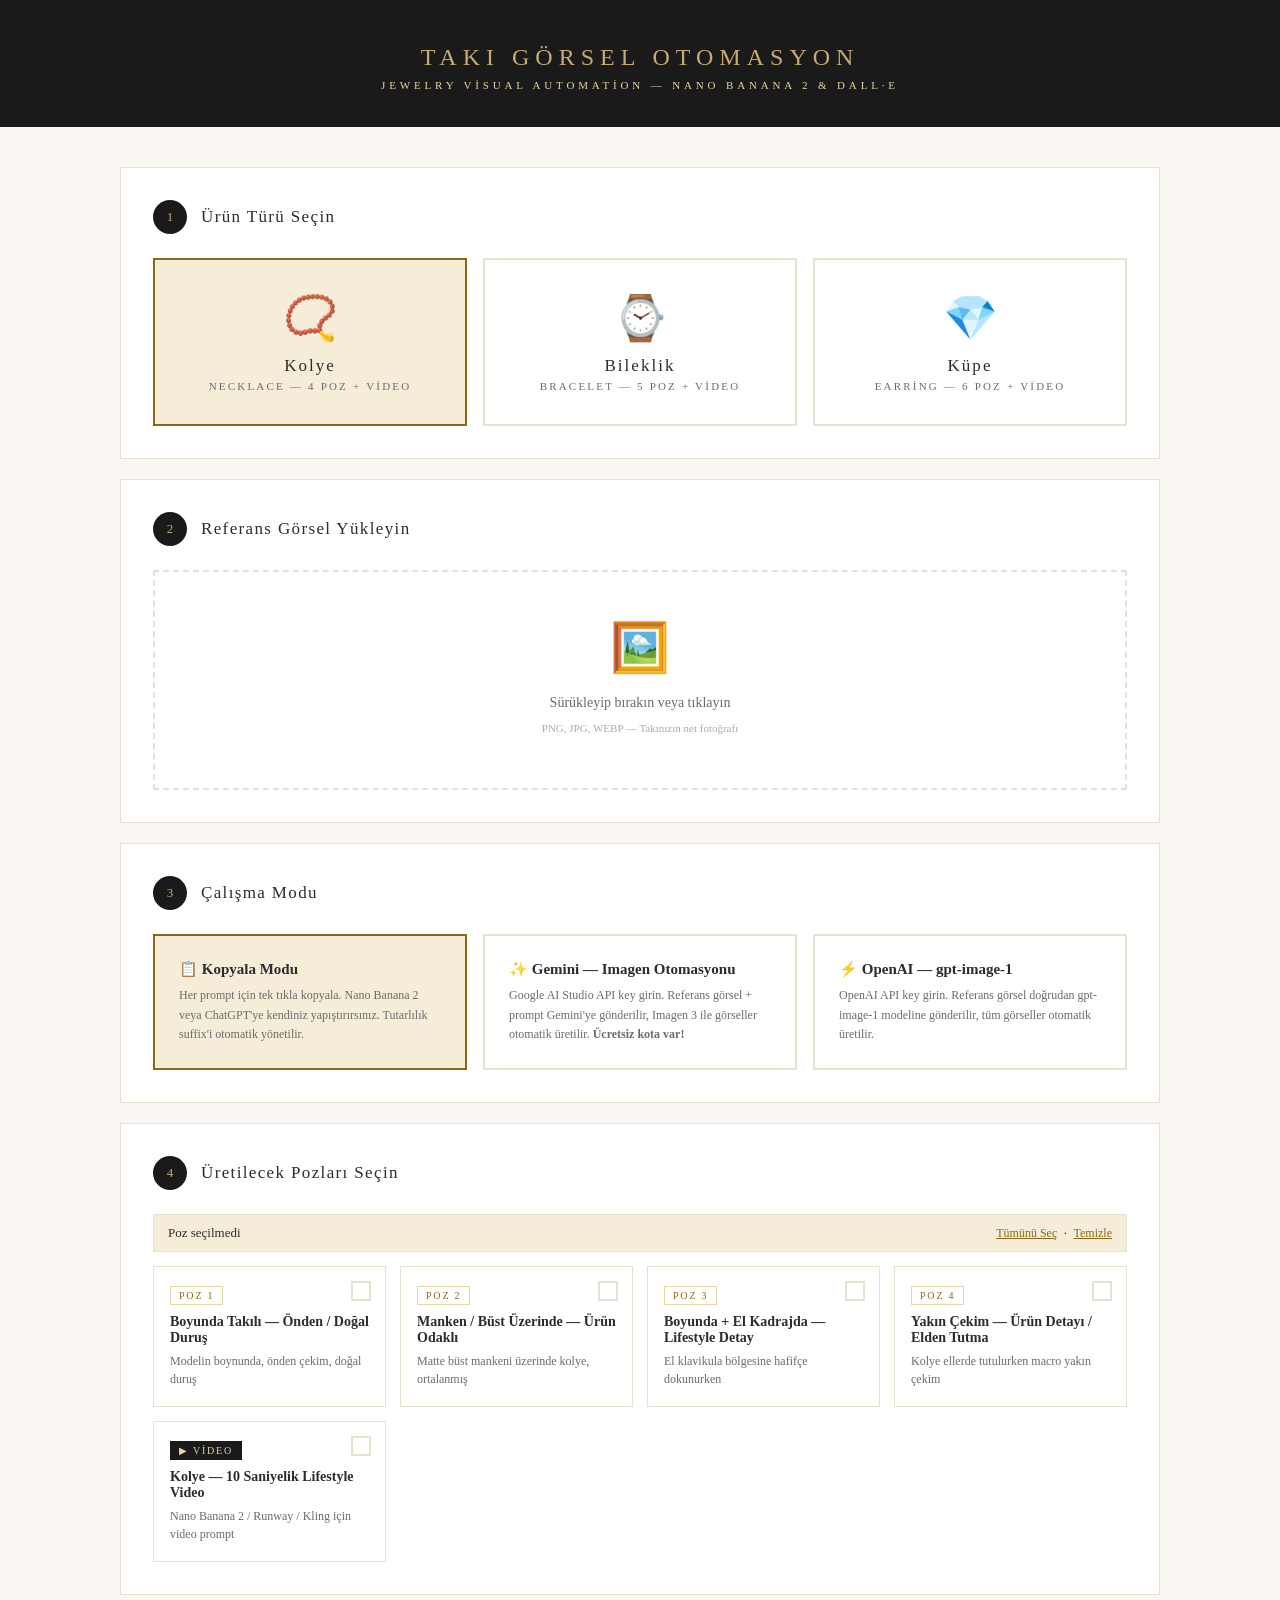
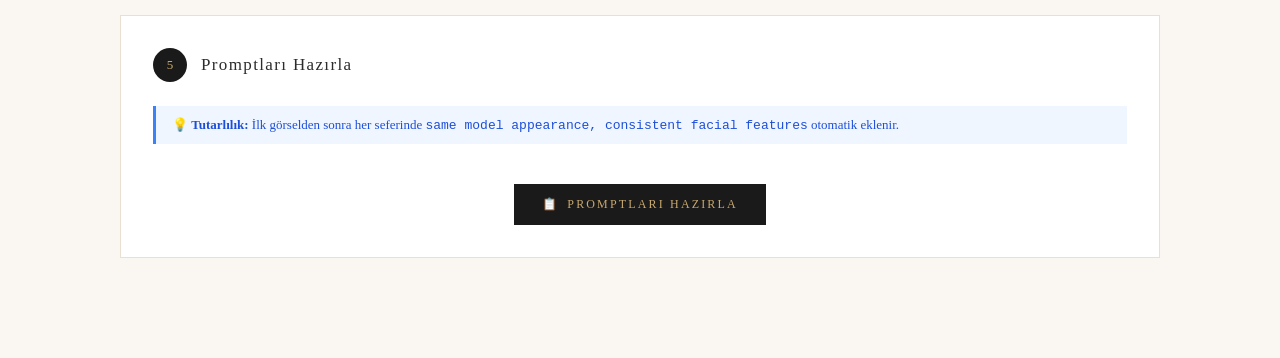
==== jewelry-automation/index.html @ 769ada7d "Add küpe type (6 poses + video) and bileklik video prompt - Add earring (küpe) as third jewelry type" ====
<!DOCTYPE html>
<html lang="tr">
<head>
  <meta charset="UTF-8" />
  <meta name="viewport" content="width=device-width, initial-scale=1.0" />
  <title>Takı Görsel Otomasyon</title>
  <style>
    :root {
      --gold: #C9A96E;
      --gold-light: #E8D5A3;
      --gold-dark: #8B6914;
      --cream: #FAF7F2;
      --sand: #F5EDD8;
      --dark: #1A1A1A;
      --text: #2C2C2C;
      --muted: #6B6B6B;
      --border: #E8E0D0;
    }

    * { margin: 0; padding: 0; box-sizing: border-box; }

    body {
      font-family: 'Georgia', serif;
      background: var(--cream);
      color: var(--text);
      min-height: 100vh;
    }

    /* ── Header ── */
    header {
      background: var(--dark);
      color: var(--gold);
      text-align: center;
      padding: 44px 20px 36px;
    }
    header h1 {
      font-size: 24px;
      font-weight: 300;
      letter-spacing: .25em;
      text-transform: uppercase;
      margin-bottom: 8px;
    }
    header p {
      font-size: 11px;
      color: var(--gold-light);
      letter-spacing: .35em;
      text-transform: uppercase;
    }

    /* ── Layout ── */
    .container { max-width: 1080px; margin: 0 auto; padding: 40px 20px 80px; }

    /* ── Step card ── */
    .step {
      background: #fff;
      border: 1px solid var(--border);
      padding: 32px;
      margin-bottom: 20px;
    }
    .step-head {
      display: flex;
      align-items: center;
      gap: 14px;
      margin-bottom: 24px;
    }
    .step-num {
      width: 34px; height: 34px;
      background: var(--dark);
      color: var(--gold);
      border-radius: 50%;
      display: flex;
      align-items: center;
      justify-content: center;
      font-size: 13px;
      flex-shrink: 0;
    }
    .step-head h2 { font-size: 17px; font-weight: 400; letter-spacing: .08em; }

    /* ── Type cards ── */
    .type-grid { display: grid; grid-template-columns: 1fr 1fr 1fr; gap: 16px; }
    .type-card {
      border: 2px solid var(--border);
      padding: 32px 24px;
      text-align: center;
      cursor: pointer;
      transition: border-color .25s, background .25s;
    }
    .type-card:hover { border-color: var(--gold); }
    .type-card.active { border-color: var(--gold-dark); background: var(--sand); }
    .type-card .emoji { font-size: 44px; margin-bottom: 12px; }
    .type-card .label { font-size: 17px; letter-spacing: .12em; margin-bottom: 4px; }
    .type-card .sublabel {
      font-size: 11px; color: var(--muted);
      text-transform: uppercase; letter-spacing: .2em;
    }

    /* ── Upload zone ── */
    .upload-zone {
      border: 2px dashed var(--border);
      padding: 48px 32px;
      text-align: center;
      cursor: pointer;
      transition: border-color .25s, background .25s;
      position: relative;
    }
    .upload-zone:hover, .upload-zone.drag { border-color: var(--gold); background: var(--sand); }
    .upload-zone input { position: absolute; inset: 0; opacity: 0; cursor: pointer; }
    .upload-zone .u-icon { font-size: 48px; margin-bottom: 14px; }
    .upload-zone p { color: var(--muted); font-size: 14px; line-height: 1.8; }
    #preview {
      max-width: 260px; max-height: 260px; object-fit: contain;
      border: 1px solid var(--border); margin: 20px auto 0; display: block;
    }

    /* ── Mode cards ── */
    .mode-grid { display: grid; grid-template-columns: 1fr 1fr 1fr; gap: 16px; }
    .mode-card {
      border: 2px solid var(--border);
      padding: 24px;
      cursor: pointer;
      transition: border-color .25s, background .25s;
    }
    .mode-card:hover { border-color: var(--gold); }
    .mode-card.active { border-color: var(--gold-dark); background: var(--sand); }
    .mode-card h3 { font-size: 15px; margin-bottom: 8px; }
    .mode-card p { font-size: 12px; color: var(--muted); line-height: 1.6; }

    /* ── API key ── */
    #api-section { margin-top: 20px; }
    .field label {
      display: block;
      font-size: 11px; text-transform: uppercase;
      letter-spacing: .2em; color: var(--muted); margin-bottom: 7px;
    }
    .field input {
      width: 100%; padding: 11px 14px;
      border: 1px solid var(--border); font-size: 14px;
      outline: none; font-family: monospace;
      transition: border-color .25s;
    }
    .field input:focus { border-color: var(--gold); }

    /* ── Poses ── */
    .toolbar {
      display: flex; align-items: center; justify-content: space-between;
      margin-bottom: 14px; padding: 10px 14px;
      background: var(--sand); border: 1px solid var(--border);
      font-size: 13px;
    }
    .toolbar a { color: var(--gold-dark); cursor: pointer; text-decoration: underline; font-size: 12px; }
    .poses-grid { display: grid; grid-template-columns: repeat(auto-fill, minmax(230px, 1fr)); gap: 14px; }
    .pose-card {
      border: 1px solid var(--border);
      padding: 18px 16px;
      cursor: pointer;
      position: relative;
      transition: border-color .25s, background .25s;
    }
    .pose-card:hover { border-color: var(--gold); }
    .pose-card.selected { border-color: var(--gold-dark); background: var(--sand); }
    .pose-chk {
      position: absolute; top: 14px; right: 14px;
      width: 20px; height: 20px;
      border: 2px solid var(--border); background: #fff;
      display: flex; align-items: center; justify-content: center;
      font-size: 12px; transition: all .2s;
    }
    .pose-card.selected .pose-chk { background: var(--gold-dark); border-color: var(--gold-dark); color: #fff; }
    .pose-tag {
      display: inline-block;
      font-size: 10px; text-transform: uppercase;
      letter-spacing: .18em; color: var(--gold-dark);
      background: #fff; border: 1px solid var(--gold-light);
      padding: 3px 8px; margin-bottom: 9px;
    }
    .pose-tag.video { background: var(--dark); color: var(--gold-light); border-color: var(--dark); }
    .pose-card h3 { font-size: 14px; margin-bottom: 6px; }
    .pose-card p { font-size: 12px; color: var(--muted); line-height: 1.5; }

    /* ── Generate ── */
    .gen-section { text-align: center; padding: 28px 0 0; }
    .btn {
      display: inline-flex; align-items: center; gap: 8px;
      padding: 13px 28px; border: none; cursor: pointer;
      font-size: 12px; letter-spacing: .18em; text-transform: uppercase;
      font-family: inherit; transition: all .25s;
    }
    .btn-primary { background: var(--dark); color: var(--gold); }
    .btn-primary:hover { background: #333; }
    .btn-primary:disabled { opacity: .45; cursor: not-allowed; }
    .btn-outline {
      background: transparent; color: var(--dark);
      border: 1px solid var(--border);
    }
    .btn-outline:hover { border-color: var(--gold); }

    .progress { margin: 18px 0 0; }
    .progress-bar {
      width: 100%; height: 4px; background: var(--border); overflow: hidden;
    }
    .progress-fill {
      height: 100%;
      background: linear-gradient(90deg, var(--gold-dark), var(--gold));
      transition: width .5s ease;
      width: 0;
    }
    .progress-label {
      font-size: 12px; color: var(--muted); margin-top: 8px; letter-spacing: .05em;
    }

    /* ── Status banner ── */
    .banner {
      padding: 11px 16px; font-size: 13px; margin: 12px 0;
      border-left: 3px solid;
    }
    .banner-info  { background: #EFF6FF; border-color: #3B82F6; color: #1D4ED8; }
    .banner-warn  { background: #FFF9E6; border-color: var(--gold); color: var(--gold-dark); }
    .banner-error { background: #FEF2F2; border-color: #EF4444; color: #B91C1C; }
    .banner-ok    { background: #F0FDF4; border-color: #22C55E; color: #15803D; }

    /* ── Results ── */
    #results-section { margin-top: 40px; display: none; }
    .results-header {
      display: flex; align-items: center; justify-content: space-between;
      padding-bottom: 16px; border-bottom: 1px solid var(--border); margin-bottom: 24px;
    }
    .results-header h2 { font-size: 16px; font-weight: 400; letter-spacing: .1em; }
    .results-grid { display: grid; grid-template-columns: repeat(auto-fill, minmax(300px, 1fr)); gap: 20px; }

    /* ── Prompt copy card ── */
    .prompt-card { border: 1px solid var(--border); overflow: hidden; }
    .prompt-card-head {
      background: var(--dark); color: var(--gold);
      padding: 11px 16px;
      display: flex; align-items: center; justify-content: space-between;
      font-size: 12px; letter-spacing: .1em;
    }
    .prompt-card-head .video-lbl {
      background: #2a1a00; color: var(--gold-light);
      font-size: 10px; padding: 2px 7px;
    }
    .prompt-card-body {
      padding: 14px 16px;
      font-size: 11px; line-height: 1.8; color: var(--muted);
      background: var(--cream);
      max-height: 180px; overflow-y: auto;
      white-space: pre-wrap;
    }
    .prompt-card-foot {
      padding: 10px 14px;
      background: #fff; border-top: 1px solid var(--border);
      display: flex; align-items: center; gap: 10px;
    }
    .btn-copy {
      display: inline-flex; align-items: center; gap: 6px;
      padding: 7px 14px; border: 1px solid var(--gold-light);
      background: var(--sand); color: var(--gold-dark);
      font-size: 11px; letter-spacing: .12em; text-transform: uppercase;
      cursor: pointer; font-family: inherit; transition: all .2s;
    }
    .btn-copy:hover { background: var(--gold-light); }
    .btn-copy.copied { background: #22C55E; color: #fff; border-color: #22C55E; }
    .suffix-badge {
      font-size: 10px; color: var(--gold-dark);
      background: #FFF9E6; border: 1px solid var(--gold-light);
      padding: 3px 8px; letter-spacing: .05em;
    }

    /* ── Generated image card ── */
    .img-card { border: 1px solid var(--border); overflow: hidden; }
    .img-card img { width: 100%; aspect-ratio: 1; object-fit: cover; display: block; }
    .img-card-foot {
      padding: 10px 14px;
      display: flex; align-items: center; justify-content: space-between;
      border-top: 1px solid var(--border);
    }
    .img-card-foot span { font-size: 12px; color: var(--muted); }
    .img-card-foot a {
      font-size: 11px; color: var(--gold-dark);
      text-decoration: none; letter-spacing: .1em;
      text-transform: uppercase;
    }
    .img-card-foot a:hover { text-decoration: underline; }
    .btn-retry {
      display: inline-flex; align-items: center; gap: 4px;
      padding: 6px 12px; border: 1px solid var(--border);
      background: white; color: var(--text);
      font-size: 11px; letter-spacing: .1em; text-transform: uppercase;
      cursor: pointer; font-family: inherit; transition: all .2s;
    }
    .btn-retry:hover { border-color: var(--gold); color: var(--gold-dark); background: var(--sand); }
    .btn-retry:disabled { opacity: .45; cursor: not-allowed; }

    /* ── Spinner ── */
    .spinner {
      display: inline-block; width: 14px; height: 14px;
      border: 2px solid rgba(201,169,110,.3);
      border-top-color: var(--gold);
      border-radius: 50%;
      animation: spin .7s linear infinite;
    }
    @keyframes spin { to { transform: rotate(360deg); } }

    /* ── Responsive ── */
    @media (max-width: 700px) {
      .mode-grid { grid-template-columns: 1fr; }
    }
    @media (max-width: 700px) {
      .type-grid { grid-template-columns: 1fr 1fr; }
    }
    @media (max-width: 420px) {
      .type-grid { grid-template-columns: 1fr; }
    }
    .hidden { display: none !important; }
    #results-section.visible { display: block; }
  </style>
</head>
<body>

<header>
  <h1>Takı Görsel Otomasyon</h1>
  <p>Jewelry Visual Automation — Nano Banana 2 &amp; DALL·E</p>
</header>

<main class="container">

  <!-- STEP 1 – Ürün Türü -->
  <div class="step">
    <div class="step-head">
      <div class="step-num">1</div>
      <h2>Ürün Türü Seçin</h2>
    </div>
    <div class="type-grid">
      <div class="type-card active" data-type="kolye" onclick="selectType('kolye')">
        <div class="emoji">📿</div>
        <div class="label">Kolye</div>
        <div class="sublabel">Necklace — 4 Poz + Video</div>
      </div>
      <div class="type-card" data-type="bileklik" onclick="selectType('bileklik')">
        <div class="emoji">⌚</div>
        <div class="label">Bileklik</div>
        <div class="sublabel">Bracelet — 5 Poz + Video</div>
      </div>
      <div class="type-card" data-type="kupe" onclick="selectType('kupe')">
        <div class="emoji">💎</div>
        <div class="label">Küpe</div>
        <div class="sublabel">Earring — 6 Poz + Video</div>
      </div>
    </div>
  </div>

  <!-- STEP 2 – Referans Görsel -->
  <div class="step">
    <div class="step-head">
      <div class="step-num">2</div>
      <h2>Referans Görsel Yükleyin</h2>
    </div>
    <div class="upload-zone" id="upload-zone"
      ondragover="onDragOver(event)" ondragleave="onDragLeave(event)" ondrop="onDrop(event)">
      <input type="file" id="ref-file" accept="image/*" onchange="onFileChange(event)" />
      <div class="u-icon">🖼️</div>
      <p>Sürükleyip bırakın veya tıklayın<br>
      <small style="font-size:11px;color:#aaa;">PNG, JPG, WEBP — Takınızın net fotoğrafı</small></p>
    </div>
    <img id="preview" class="hidden" alt="Referans görsel" />
  </div>

  <!-- STEP 3 – Mod Seçimi -->
  <div class="step">
    <div class="step-head">
      <div class="step-num">3</div>
      <h2>Çalışma Modu</h2>
    </div>
    <div class="mode-grid">
      <div class="mode-card active" data-mode="copy" onclick="selectMode('copy')">
        <h3>📋 Kopyala Modu</h3>
        <p>Her prompt için tek tıkla kopyala. Nano Banana 2 veya ChatGPT'ye kendiniz yapıştırırsınız.
        Tutarlılık suffix'i otomatik yönetilir.</p>
      </div>
      <div class="mode-card" data-mode="gemini" onclick="selectMode('gemini')">
        <h3>✨ Gemini — Imagen Otomasyonu</h3>
        <p>Google AI Studio API key girin. Referans görsel + prompt Gemini'ye gönderilir,
        Imagen 3 ile görseller otomatik üretilir. <strong>Ücretsiz kota var!</strong></p>
      </div>
      <div class="mode-card" data-mode="dalle" onclick="selectMode('dalle')">
        <h3>⚡ OpenAI — gpt-image-1</h3>
        <p>OpenAI API key girin. Referans görsel doğrudan gpt-image-1 modeline gönderilir,
        tüm görseller otomatik üretilir.</p>
      </div>
    </div>

    <!-- Gemini key (sadece gemini modda) -->
    <div id="gemini-section" class="hidden">
      <div style="height:18px;"></div>
      <div class="field">
        <label>Google AI Studio API Key</label>
        <input type="password" id="gemini-key" placeholder="AIza..." autocomplete="off" />
      </div>
      <div class="banner banner-info" style="margin-top:12px;">
        🔑 Key almak için: <strong>aistudio.google.com</strong> → "Get API key" → ücretsiz.
        API key tarayıcıda tutulur, sunucuya gönderilmez.
      </div>
    </div>

    <!-- DALL-E key (sadece dalle modda) -->
    <div id="dalle-section" class="hidden">
      <div style="height:18px;"></div>
      <div class="field">
        <label>OpenAI API Key</label>
        <input type="password" id="api-key" placeholder="sk-..." autocomplete="off" />
      </div>
      <div class="banner banner-warn" style="margin-top:12px;">
        ⚠️ API key tarayıcıda tutulur, sunucuya gönderilmez. Gizli tutun.
      </div>
    </div>
  </div>

  <!-- STEP 4 – Poz Seçimi -->
  <div class="step">
    <div class="step-head">
      <div class="step-num">4</div>
      <h2>Üretilecek Pozları Seçin</h2>
    </div>
    <div class="toolbar">
      <span id="selection-count">0 poz seçili</span>
      <div>
        <a onclick="selectAllPoses()">Tümünü Seç</a>
        &nbsp;·&nbsp;
        <a onclick="clearAllPoses()">Temizle</a>
      </div>
    </div>
    <div class="poses-grid" id="poses-grid">
      <!-- Dinamik olarak doldurulur -->
    </div>
  </div>

  <!-- STEP 5 – Üret / Kopyala -->
  <div class="step">
    <div class="step-head">
      <div class="step-num">5</div>
      <h2 id="action-title">Promptları Hazırla</h2>
    </div>
    <div class="banner banner-info">
      💡 <strong>Tutarlılık:</strong> İlk görselden sonra her seferinde
      <code>same model appearance, consistent facial features</code> otomatik eklenir.
    </div>
    <div class="gen-section">
      <button class="btn btn-primary" id="main-btn" onclick="mainAction()">
        <span id="btn-icon">📋</span>
        <span id="btn-label">Promptları Hazırla</span>
      </button>
    </div>
    <div class="progress hidden" id="progress-wrap">
      <div class="progress-bar"><div class="progress-fill" id="progress-fill"></div></div>
      <div class="progress-label" id="progress-label">Hazırlanıyor...</div>
    </div>
    <div id="status-area"></div>
  </div>

  <!-- SONUÇLAR -->
  <div id="results-section">
    <div class="results-header">
      <h2 id="results-title">Promptlar Hazır</h2>
      <button class="btn btn-outline" onclick="resetSession()">↺ Yeni Oturum</button>
    </div>
    <div class="results-grid" id="results-grid"></div>
  </div>

</main>

<script>
/* ─────────────────────────────────────────
   PROMPT VERİTABANI
───────────────────────────────────────── */
const CONSISTENCY = 'same model appearance, consistent facial features';

const CRITICAL_KOLYE = `CRITICAL INSTRUCTION — MUST FOLLOW EXACTLY:
The uploaded reference image is the SINGLE SOURCE OF TRUTH for the necklace design.
You MUST recreate the necklace in the reference image as an EXACT 1:1 COPY.
DO NOT change:
- pendant or charm shape
- name, letters, symbols or typography
- proportions and overall scale
- thickness of pendant and chain
- chain type and chain structure
- spacing between letters or elements
- connection points
- overall construction and geometry
NO redesign, NO reinterpretation, NO simplification, NO artistic variation.
Only lighting, camera angle, framing and environment are allowed to change.
The necklace must be IDENTICAL to the uploaded reference image in every design detail.
If the design is a name necklace, reproduce the exact lettering style, spacing and alignment.
If it is a pendant, symbol, animal or clover necklace, reproduce the exact shape, size and proportions.
If the design changes in any way, the result is INVALID.
Lighting style inspired by Aesthetic.jpeg:
warm golden-hour sunlight,
soft directional natural light,
cinematic gentle shadows,
low contrast,
natural skin tones,
controlled highlights,
subtle film grain.
Editorial lifestyle jewelry photography aesthetic.
Minimal, warm beige / sand-toned background.
Clean, premium, luxury Etsy-ready look.
Ultra realistic.
1:1 square format.`;

const CRITICAL_BILEKLIK = `CRITICAL INSTRUCTION — MUST FOLLOW EXACTLY:
The uploaded reference image is the SINGLE SOURCE OF TRUTH for the jewelry design.
You MUST recreate the bracelet in the reference image as an EXACT 1:1 COPY.
DO NOT change:
- design shape
- symbol, name, letters, charm or pendant form
- proportions
- thickness
- chain type
- spacing
- style
- construction
- jewelry geometry
NO redesign, NO reinterpretation, NO simplification, NO artistic variation.
Only lighting, camera angle, framing and environment are allowed to change.
The bracelet must be IDENTICAL to the uploaded reference image in every design detail.
If the design is a name bracelet, reproduce the exact lettering style.
If it is a pendant, animal, clover or symbol bracelet, reproduce the exact shape.
If the design changes, the result is INVALID.`;

const LIGHTING_BILEKLIK = `Lighting style inspired by Aesthetic.jpeg:
warm golden-hour sunlight,
directional natural light,
soft cinematic shadows,
low contrast,
natural skin tones,
subtle film grain,
editorial aesthetic,
premium lifestyle jewelry photography.
Background minimal, warm beige / sand tones.
Etsy-ready, clean, luxury look.
Ultra realistic.
1:1 square format.`;

const DB = {
  kolye: [
    {
      id: 'k1',
      title: 'POZ 1',
      subtitle: 'Boyunda Takılı — Önden / Doğal Duruş',
      desc: 'Modelin boynunda, önden çekim, doğal duruş',
      isVideo: false,
      prompt: `${CRITICAL_KOLYE}

Ultra realistic jewelry photography, 1:1 square format,
female model wearing a personalized name necklace on her neck,
front-facing angle, natural relaxed posture,
camera at chest-to-neck level, medium close-up framing.
Lighting inspired by Aesthetic.jpeg: warm golden-hour sunlight,
soft directional light from one side, gentle shadows, cinematic glow,
natural skin texture visible, no harsh highlights.
14K gold name necklace with realistic metallic shine,
thin delicate chain, correct scale and proportion,
jewelry resting naturally on skin.
Background minimal and neutral, lifestyle editorial mood,
soft depth of field, subtle film grain, premium Etsy product style,
high realism, high detail, clean composition.`
    },
    {
      id: 'k2',
      title: 'POZ 2',
      subtitle: 'Manken / Büst Üzerinde — Ürün Odaklı',
      desc: 'Matte büst mankeni üzerinde kolye, ortalanmış',
      isVideo: false,
      prompt: `${CRITICAL_KOLYE}

Ultra realistic jewelry product photography, 1:1 square format,
personalized gold name necklace displayed on a matte mannequin bust,
necklace centered and perfectly balanced.
Angle and exposure matching Aesthetic.jpeg style:
warm soft sunlight, low contrast, smooth gradients,
natural shadow falloff, elegant editorial lighting.
14K gold material with realistic reflections,
thin chain draping naturally over the bust,
sharp focus on name pendant, background softly blurred.
Minimal aesthetic, luxury Etsy listing style,
clean composition, subtle grain, warm color grading,
studio-quality realism.`
    },
    {
      id: 'k3',
      title: 'POZ 3',
      subtitle: 'Boyunda + El Kadrajda — Lifestyle Detay',
      desc: 'El klavikula bölgesine hafifçe dokunurken',
      isVideo: false,
      prompt: `${CRITICAL_KOLYE}

Ultra realistic lifestyle jewelry photography, 1:1 square format,
female model wearing a personalized name necklace,
one hand gently touching collarbone area,
natural feminine pose.
Camera angle matching Aesthetic.jpeg:
slightly close-up, intimate framing,
warm golden-hour light, soft highlights, cinematic exposure.
14K gold name necklace with accurate shine and texture,
chain resting naturally, no distortion,
realistic skin texture and soft shadows.
Editorial aesthetic, cozy and warm atmosphere,
minimal background, shallow depth of field,
high-end Etsy product photography look.`
    },
    {
      id: 'k4',
      title: 'POZ 4',
      subtitle: 'Yakın Çekim — Ürün Detayı / Elden Tutma',
      desc: 'Kolye ellerde tutulurken macro yakın çekim',
      isVideo: false,
      prompt: `${CRITICAL_KOLYE}

Ultra realistic macro-style jewelry photography, 1:1 square format,
female hands gently holding a personalized gold name necklace,
pendant centered in frame.
Lighting and mood inspired by Aesthetic.jpeg:
warm directional sunlight, soft glow,
balanced exposure, subtle cinematic contrast.
14K gold material with realistic reflections,
fine chain detail clearly visible,
sharp focus on name pendant, natural hand texture.
Minimal background, editorial aesthetic,
soft depth of field, premium Etsy product presentation,
high realism, clean and elegant composition.`
    },
    {
      id: 'k-video',
      title: 'VİDEO',
      subtitle: 'Kolye — 10 Saniyelik Lifestyle Video',
      desc: 'Nano Banana 2 / Runway / Kling için video prompt',
      isVideo: true,
      prompt: `Use the uploaded image as the primary visual reference.
Create a 10-second ultra-realistic lifestyle product video based strictly on this image.

Scene & Subject:
A real human female neck and upper chest area wearing a gold name necklace, exactly matching the reference image in design, scale, chain thickness, font, and position on skin.
Skin texture must remain natural, with visible pores, subtle imperfections, and realistic highlights — no smoothing, no CGI plastic look.

Motion (VERY IMPORTANT – minimal & natural):
Extremely subtle natural breathing movement in the neck and collarbone area.
Gentle micro hand movement: fingers slightly relax and reposition once, slowly and naturally.
Necklace reacts with barely noticeable micro sway caused by breathing (real physics, no exaggerated motion).
NO unnatural bending, NO robotic motion, NO floating, NO deformation.

Lighting:
Warm natural sunlight, soft and directional.
Slight realistic light shift as if clouds subtly pass (very minimal).
Real gold reflections with soft sparkle, never sharp or artificial.

Camera:
Static camera (no zoom, no pan, no rotation).
Cinematic shallow depth of field.
Ultra sharp focus on necklace, natural falloff on skin.

Style & Mood:
Lifestyle, minimal, elegant, calm, premium.
Looks like a real product video shot on a professional camera, not rendered.

Technical:
Ultra photorealistic. 4K quality.
1:1 square aspect ratio (Etsy optimized). 10 seconds duration. 24 fps natural motion.

Strict negatives:
No CGI look. No artificial skin. No exaggerated jewelry movement.
No mannequin behavior. No camera shake.
No unrealistic facial or body motion. No fantasy lighting.`
    }
  ],
  bileklik: [
    {
      id: 'b1',
      title: 'POZ 1',
      subtitle: 'Bilekte, Kol Göğüs Üzerinde — Önden / Doğal',
      desc: 'Bilek göğüs üzerinde dingin duruş, önden orta yakın',
      isVideo: false,
      prompt: `${CRITICAL_BILEKLIK}

Ultra realistic jewelry photography, 1:1 square.
Female model wearing the EXACT bracelet from the reference image,
wrist resting naturally over chest,
relaxed elegant posture,
camera slightly above wrist level,
medium close-up framing.
${LIGHTING_BILEKLIK}
Bracelet resting naturally on wrist,
accurate scale,
realistic metal reflections,
skin texture visible but smooth.
Editorial Etsy product photo,
high realism, clean composition.`
    },
    {
      id: 'b2',
      title: 'POZ 2',
      subtitle: 'Bilekte, El Omuzda — Yan Açı',
      desc: 'El karşı omuza hafifçe dayalı, yan perspektif',
      isVideo: false,
      prompt: `${CRITICAL_BILEKLIK}

Ultra realistic lifestyle jewelry photography, 1:1 square.
Exact bracelet from reference image worn on wrist,
hand gently resting on opposite shoulder,
side angle emphasizing bracelet design.
${LIGHTING_BILEKLIK}
No design deviation.
Bracelet shape, symbol, name or pendant must remain identical.
Minimal background, premium Etsy listing style.`
    },
    {
      id: 'b3',
      title: 'POZ 3',
      subtitle: 'Bilekte Yakın Çekim — Önden / Ürün Odaklı',
      desc: 'Bilezik tasarımına sıkı kadraj, önden',
      isVideo: false,
      prompt: `${CRITICAL_BILEKLIK}

Ultra realistic close-up jewelry photography, 1:1 square.
Exact bracelet from reference image on wrist,
tight framing focused on bracelet design and details.
${LIGHTING_BILEKLIK}
Extreme design accuracy required.
No changes to form, size, or structure.
High-end Etsy detail shot.`
    },
    {
      id: 'b4',
      title: 'POZ 4',
      subtitle: 'Bilekte Açılı Yakın Çekim — Hafif Perspektif',
      desc: 'Derinlik yaratan açılı bilek pozisyonu',
      isVideo: false,
      prompt: `${CRITICAL_BILEKLIK}

Ultra realistic jewelry photography, 1:1 square.
Exact bracelet from reference image,
angled wrist position creating depth,
natural arm posture.
${LIGHTING_BILEKLIK}
Bracelet geometry must remain unchanged.
Luxury editorial composition.`
    },
    {
      id: 'b5',
      title: 'POZ 5',
      subtitle: 'Masa Üzerinde Ürün Çekimi — Flat / Hafif Açılı',
      desc: 'Sıcak bej yüzey üzerinde flat lay ürün çekimi',
      isVideo: false,
      prompt: `${CRITICAL_BILEKLIK}

Ultra realistic product jewelry photography, 1:1 square.
Exact bracelet from the reference image placed on a warm beige surface,
natural curve arrangement without altering design.
${LIGHTING_BILEKLIK}
Bracelet must be an exact replica of the reference.
No reinterpretation allowed.
Premium Etsy hero product image.`
    },
    {
      id: 'b-video',
      title: 'VİDEO',
      subtitle: 'Bileklik — 10 Saniyelik Lifestyle Video',
      desc: 'Nano Banana 2 / Runway / Kling için video prompt',
      isVideo: true,
      prompt: `Use the uploaded image as the primary visual reference.
Create a 10-second ultra-realistic lifestyle product video based strictly on this image.

Scene & Subject:
A real human female wrist wearing the EXACT bracelet from the reference image — matching design, scale, chain style, pendant or charm, and position on wrist.
Skin and wrist texture must remain natural, with visible pores, subtle imperfections, and realistic highlights — no CGI plastic look.

Motion (VERY IMPORTANT – minimal & natural):
Extremely subtle natural wrist micro-movement (barely perceptible shift in resting position).
Bracelet reacts with barely noticeable micro-sway caused by movement (real physics, no exaggerated motion).
If bracelet has a pendant or charm: gentle natural pendulum movement, 1-2 small swings only.
NO unnatural spinning, NO floating, NO exaggerated swing, NO deformation.

Lighting:
Warm natural sunlight, soft and directional from one side.
Slight realistic light shift as if clouds subtly pass (very minimal).
Real gold reflections with soft sparkle on bracelet surface, never sharp or artificial.

Camera:
Static camera (no zoom, no pan, no rotation).
Cinematic shallow depth of field.
Ultra sharp focus on bracelet, natural falloff on skin and background.

Style & Mood:
Lifestyle, minimal, elegant, calm, premium.
Looks like a real product video shot on a professional camera, not rendered.

Technical:
Ultra photorealistic. 4K quality.
1:1 square aspect ratio (Etsy optimized). 10 seconds duration. 24 fps natural motion.

Strict negatives:
No CGI look. No artificial skin. No exaggerated jewelry movement.
No mannequin behavior. No camera shake.
No unrealistic wrist or hand motion. No fantasy lighting.`
    }
  ],
  kupe: [
    {
      id: 'e1',
      title: 'POZ 1',
      subtitle: 'Kulakta Takılı — Önden / Portre Yakın Çekim',
      desc: 'Yüz ve kulak bölgesine odaklanan önden portre çekimi',
      isVideo: false,
      prompt: `CRITICAL INSTRUCTION — MUST FOLLOW EXACTLY:
The uploaded reference image is the SINGLE SOURCE OF TRUTH for the earring design.
You MUST recreate the earring(s) in the reference image as an EXACT 1:1 COPY.
DO NOT change:
- earring shape (stud, hoop, drop, dangle, huggie, ear cuff)
- pendant, charm, symbol, stone, or decorative element
- name, letters, symbols or typography (if applicable)
- proportions and overall scale
- post, hook, wire, or closure type
- stone color, cut, and setting style
- chain length and link structure (if applicable)
- spacing between elements
- overall construction and geometry
NO redesign, NO reinterpretation, NO simplification, NO artistic variation.
Only lighting, camera angle, framing and environment are allowed to change.
The earring must be IDENTICAL to the uploaded reference image in every design detail.
If the design changes in any way, the result is INVALID.
Lighting style:
warm golden-hour sunlight,
soft directional natural light,
cinematic gentle shadows,
low contrast,
natural skin tones,
controlled highlights,
subtle film grain.
Editorial lifestyle jewelry photography aesthetic.
Minimal, warm beige / sand-toned background.
Clean, premium, luxury Etsy-ready look.
Ultra realistic.
1:1 square format.

Ultra realistic editorial jewelry photography, 1:1 square format,
female model wearing the EXACT earring from the reference image,
front-facing portrait angle, slight 3/4 turn toward light source,
camera at face level, medium close-up framing showing ear and jawline,
hair elegantly swept back to fully reveal the earring.
14K gold earring with realistic metallic shine and accurate proportions,
earring resting naturally on earlobe or ear cartilage as designed,
correct scale — earring not oversized or undersized relative to ear.
Skin texture natural and visible, no over-smoothing,
soft shadows under jawline, highlight on cheekbone,
background minimal warm beige, shallow depth of field.
Premium Etsy product style, high realism, clean composition,
subtle film grain, luxury editorial mood.`
    },
    {
      id: 'e2',
      title: 'POZ 2',
      subtitle: 'Profil / Yan Açı — Kulak Odaklı',
      desc: 'Küpe detayına odaklanan profil çekimi',
      isVideo: false,
      prompt: `CRITICAL INSTRUCTION — MUST FOLLOW EXACTLY:
The uploaded reference image is the SINGLE SOURCE OF TRUTH for the earring design.
You MUST recreate the earring(s) in the reference image as an EXACT 1:1 COPY.
DO NOT change:
- earring shape (stud, hoop, drop, dangle, huggie, ear cuff)
- pendant, charm, symbol, stone, or decorative element
- name, letters, symbols or typography (if applicable)
- proportions and overall scale
- post, hook, wire, or closure type
- stone color, cut, and setting style
- chain length and link structure (if applicable)
- spacing between elements
- overall construction and geometry
NO redesign, NO reinterpretation, NO simplification, NO artistic variation.
Only lighting, camera angle, framing and environment are allowed to change.
The earring must be IDENTICAL to the uploaded reference image in every design detail.
If the design changes in any way, the result is INVALID.
Lighting style:
warm golden-hour sunlight,
soft directional natural light,
cinematic gentle shadows,
low contrast,
natural skin tones,
controlled highlights,
subtle film grain.
Editorial lifestyle jewelry photography aesthetic.
Minimal, warm beige / sand-toned background.
Clean, premium, luxury Etsy-ready look.
Ultra realistic.
1:1 square format.

Ultra realistic lifestyle jewelry photography, 1:1 square format,
female model photographed from a direct side profile angle,
head turned 90 degrees to reveal ear fully,
camera at ear level, close-up framing.
The EXACT earring from the reference image clearly visible:
full shape, stone, charm, or chain completely in frame,
no part of earring cropped or obscured.
Warm directional light hitting the earring from the front,
creating soft gold reflections and dimensional depth,
natural neck and jaw shadow for realism.
Hair pinned or tucked behind ear,
no hair overlapping the earring design.
Clean warm-toned background, editorial luxury feel,
Etsy-optimized 1:1 square, ultra photorealistic.`
    },
    {
      id: 'e3',
      title: 'POZ 3',
      subtitle: 'Kulakta + El Kadrajda — Lifestyle Detay',
      desc: 'Küpeye dokunan veya saçını atan el ile samimi kompozisyon',
      isVideo: false,
      prompt: `CRITICAL INSTRUCTION — MUST FOLLOW EXACTLY:
The uploaded reference image is the SINGLE SOURCE OF TRUTH for the earring design.
You MUST recreate the earring(s) in the reference image as an EXACT 1:1 COPY.
DO NOT change:
- earring shape (stud, hoop, drop, dangle, huggie, ear cuff)
- pendant, charm, symbol, stone, or decorative element
- name, letters, symbols or typography (if applicable)
- proportions and overall scale
- post, hook, wire, or closure type
- stone color, cut, and setting style
- chain length and link structure (if applicable)
- spacing between elements
- overall construction and geometry
NO redesign, NO reinterpretation, NO simplification, NO artistic variation.
Only lighting, camera angle, framing and environment are allowed to change.
The earring must be IDENTICAL to the uploaded reference image in every design detail.
If the design changes in any way, the result is INVALID.
Lighting style:
warm golden-hour sunlight,
soft directional natural light,
cinematic gentle shadows,
low contrast,
natural skin tones,
controlled highlights,
subtle film grain.
Editorial lifestyle jewelry photography aesthetic.
Minimal, warm beige / sand-toned background.
Clean, premium, luxury Etsy-ready look.
Ultra realistic.
1:1 square format.

Ultra realistic lifestyle jewelry photography, 1:1 square format,
female model wearing the EXACT earring from the reference image,
one hand gently touching or gesturing near the ear,
natural feminine pose — fingers lightly grazing earring or sweeping hair back.
Camera angle: slightly close-up, intimate framing,
warm golden-hour light, soft highlights, cinematic exposure.
14K gold earring with accurate shine and texture,
earring fully visible and not obscured by fingers,
natural skin texture, soft realistic shadows.
Editorial aesthetic, cozy and warm atmosphere,
minimal background, shallow depth of field,
high-end Etsy product photography look.`
    },
    {
      id: 'e4',
      title: 'POZ 4',
      subtitle: 'Yakın Çekim Makro — Ürün Detayı',
      desc: 'Taş kesimi ve ince işçiliği gösteren makro detay çekimi',
      isVideo: false,
      prompt: `CRITICAL INSTRUCTION — MUST FOLLOW EXACTLY:
The uploaded reference image is the SINGLE SOURCE OF TRUTH for the earring design.
You MUST recreate the earring(s) in the reference image as an EXACT 1:1 COPY.
DO NOT change:
- earring shape (stud, hoop, drop, dangle, huggie, ear cuff)
- pendant, charm, symbol, stone, or decorative element
- name, letters, symbols or typography (if applicable)
- proportions and overall scale
- post, hook, wire, or closure type
- stone color, cut, and setting style
- chain length and link structure (if applicable)
- spacing between elements
- overall construction and geometry
NO redesign, NO reinterpretation, NO simplification, NO artistic variation.
Only lighting, camera angle, framing and environment are allowed to change.
The earring must be IDENTICAL to the uploaded reference image in every design detail.
If the design changes in any way, the result is INVALID.
Lighting style:
warm golden-hour sunlight,
soft directional natural light,
cinematic gentle shadows,
low contrast,
natural skin tones,
controlled highlights,
subtle film grain.
Editorial lifestyle jewelry photography aesthetic.
Minimal, warm beige / sand-toned background.
Clean, premium, luxury Etsy-ready look.
Ultra realistic.
1:1 square format.

Ultra realistic macro-style jewelry photography, 1:1 square format,
extreme close-up of the EXACT earring from the reference image
worn on a female earlobe, pendant or charm centered in frame.
Maximum design detail visible:
- metal texture and 14K gold grain clearly rendered
- stone facets, reflections, and transparency if applicable
- post, hook, or wire connection shown naturally
- engraving or lettering (if present) sharp and legible
Lighting and mood: warm directional sunlight, soft glow,
balanced exposure, subtle cinematic contrast.
Razor-sharp focus on earring design,
natural ear skin texture in soft focus background,
minimal composition, premium Etsy detail shot.`
    },
    {
      id: 'e5',
      title: 'POZ 5',
      subtitle: 'Masada Ürün Çekimi — Flat Lay / Hafif Açılı',
      desc: 'Kutu veya aksesuar ile bej yüzeyde ürün çekimi',
      isVideo: false,
      prompt: `CRITICAL INSTRUCTION — MUST FOLLOW EXACTLY:
The uploaded reference image is the SINGLE SOURCE OF TRUTH for the earring design.
You MUST recreate the earring(s) in the reference image as an EXACT 1:1 COPY.
DO NOT change:
- earring shape (stud, hoop, drop, dangle, huggie, ear cuff)
- pendant, charm, symbol, stone, or decorative element
- name, letters, symbols or typography (if applicable)
- proportions and overall scale
- post, hook, wire, or closure type
- stone color, cut, and setting style
- chain length and link structure (if applicable)
- spacing between elements
- overall construction and geometry
NO redesign, NO reinterpretation, NO simplification, NO artistic variation.
Only lighting, camera angle, framing and environment are allowed to change.
The earring must be IDENTICAL to the uploaded reference image in every design detail.
If the design changes in any way, the result is INVALID.
Lighting style:
warm golden-hour sunlight,
soft directional natural light,
cinematic gentle shadows,
low contrast,
natural skin tones,
controlled highlights,
subtle film grain.
Editorial lifestyle jewelry photography aesthetic.
Minimal, warm beige / sand-toned background.
Clean, premium, luxury Etsy-ready look.
Ultra realistic.
1:1 square format.

Ultra realistic product jewelry photography, 1:1 square format,
EXACT earring pair from the reference image placed on a warm beige surface,
both earrings symmetrically arranged side by side,
natural flat-lay composition or slight 15-degree angle for depth.
Optional styling props (keep minimal):
- small dried flower or eucalyptus sprig beside earrings
- thin linen or silk fabric as surface texture
- small ceramic or marble dish holding the pair
No props should overlap or obscure earring design.
Warm soft top-down light or 45-degree directional light,
realistic gold reflections on surface,
subtle natural shadow beneath each earring.
Earrings must be an exact replica of the reference.
No reinterpretation allowed.
Premium Etsy hero product image, clean and elegant.`
    },
    {
      id: 'e6',
      title: 'POZ 6',
      subtitle: 'Çift Kulak — Simetrik Set Görünümü',
      desc: 'Her iki kulakta da küpe, set satışları için ideal',
      isVideo: false,
      prompt: `CRITICAL INSTRUCTION — MUST FOLLOW EXACTLY:
The uploaded reference image is the SINGLE SOURCE OF TRUTH for the earring design.
You MUST recreate the earring(s) in the reference image as an EXACT 1:1 COPY.
DO NOT change:
- earring shape (stud, hoop, drop, dangle, huggie, ear cuff)
- pendant, charm, symbol, stone, or decorative element
- name, letters, symbols or typography (if applicable)
- proportions and overall scale
- post, hook, wire, or closure type
- stone color, cut, and setting style
- chain length and link structure (if applicable)
- spacing between elements
- overall construction and geometry
NO redesign, NO reinterpretation, NO simplification, NO artistic variation.
Only lighting, camera angle, framing and environment are allowed to change.
The earring must be IDENTICAL to the uploaded reference image in every design detail.
If the design changes in any way, the result is INVALID.
Lighting style:
warm golden-hour sunlight,
soft directional natural light,
cinematic gentle shadows,
low contrast,
natural skin tones,
controlled highlights,
subtle film grain.
Editorial lifestyle jewelry photography aesthetic.
Minimal, warm beige / sand-toned background.
Clean, premium, luxury Etsy-ready look.
Ultra realistic.
1:1 square format.

Ultra realistic lifestyle jewelry photography, 1:1 square format,
female model facing camera at 3/4 angle,
both ears visible with the EXACT earring from the reference image
worn on each ear symmetrically.
Hair styled up or in a low bun to reveal both ears fully,
camera at face-to-neck level, medium close-up.
Even warm lighting illuminating both sides of face,
no one side in harsh shadow,
natural balanced exposure.
Both earrings identical in design, scale, and finish,
realistic skin and neck texture visible,
minimal warm background, editorial premium look.
Etsy listing optimized, 1:1 square, ultra photorealistic.`
    },
    {
      id: 'e-video',
      title: 'VİDEO',
      subtitle: 'Küpe — 10 Saniyelik Lifestyle Video',
      desc: 'Nano Banana 2 / Runway / Kling için video prompt',
      isVideo: true,
      prompt: `Use the uploaded image as the primary visual reference.
Create a 10-second ultra-realistic lifestyle product video based strictly on this image.

Scene & Subject:
A real human female ear and side of face wearing the EXACT gold earring
from the reference image — matching design, scale, metal finish,
stone color (if applicable), and position on earlobe.
Skin and ear texture must remain natural, with visible pores,
subtle imperfections, and realistic highlights — no CGI plastic look.

Motion (VERY IMPORTANT — minimal & natural):
- Extremely subtle natural head micro-movement (barely perceptible tilt)
- Earring reacts with barely noticeable micro-sway from motion (real physics)
- Drop or dangle earrings: gentle natural pendulum movement, 1-2 small swings
- Stud or huggie earrings: almost completely static, only light reflection shifts
- NO unnatural spinning, NO floating, NO exaggerated swing, NO deformation

Lighting:
Warm natural sunlight, soft and directional from one side.
Slight realistic light shift as if clouds subtly pass (very minimal).
Real gold reflections with soft sparkle on earring surface.
Stone light refraction if gemstone is present (natural, not laser-sharp).

Camera:
Static camera (no zoom, no pan, no rotation).
Cinematic shallow depth of field.
Ultra sharp focus on earring, natural falloff on skin and background.

Style & Mood:
Lifestyle, minimal, elegant, calm, premium.
Looks like a real product video shot on a professional camera.

Technical:
Ultra photorealistic. 4K quality.
1:1 square aspect ratio (Etsy optimized). 10 seconds duration. 24 fps natural motion.

Strict negatives:
No CGI look. No artificial skin. No exaggerated jewelry movement.
No mannequin behavior. No camera shake.
No unrealistic facial or ear motion. No fantasy lighting.`
    }
  ]
};

/* ─────────────────────────────────────────
   DURUM
───────────────────────────────────────── */
let state = {
  type: 'kolye',
  mode: 'copy',
  refFile: null,
  refBase64: null,
  selected: new Set(),
  copyCount: 0   // kaç kez kopyalandı (consistency takibi)
};

/* ─────────────────────────────────────────
   SEÇİM FONKSİYONLARI
───────────────────────────────────────── */
function selectType(t) {
  state.type = t;
  state.selected.clear();
  state.copyCount = 0;
  document.querySelectorAll('.type-card').forEach(c => c.classList.toggle('active', c.dataset.type === t));
  renderPoses();
  hideResults();
}

function selectMode(m) {
  state.mode = m;
  document.querySelectorAll('.mode-card').forEach(c => c.classList.toggle('active', c.dataset.mode === m));
  document.getElementById('gemini-section').classList.toggle('hidden', m !== 'gemini');
  document.getElementById('dalle-section').classList.toggle('hidden', m !== 'dalle');
  updateActionUI();
}

/* ─────────────────────────────────────────
   GÖRSEL YÜKLEME
───────────────────────────────────────── */
function onDragOver(e) {
  e.preventDefault();
  document.getElementById('upload-zone').classList.add('drag');
}
function onDragLeave() {
  document.getElementById('upload-zone').classList.remove('drag');
}
function onDrop(e) {
  e.preventDefault();
  document.getElementById('upload-zone').classList.remove('drag');
  const file = e.dataTransfer.files[0];
  if (file && file.type.startsWith('image/')) loadFile(file);
}
function onFileChange(e) {
  const file = e.target.files[0];
  if (file) loadFile(file);
}

function loadFile(file) {
  state.refFile = file;
  const reader = new FileReader();
  reader.onload = ev => {
    const src = ev.target.result;
    const preview = document.getElementById('preview');
    preview.src = src;
    preview.classList.remove('hidden');
    // Base64 (API için)
    state.refBase64 = src.split(',')[1];
  };
  reader.readAsDataURL(file);
}

/* ─────────────────────────────────────────
   POZ RENDER
───────────────────────────────────────── */
function renderPoses() {
  const grid = document.getElementById('poses-grid');
  const poses = DB[state.type];
  grid.innerHTML = poses.map(p => `
    <div class="pose-card ${state.selected.has(p.id) ? 'selected' : ''}"
         onclick="togglePose('${p.id}')">
      <div class="pose-chk">${state.selected.has(p.id) ? '✓' : ''}</div>
      <div class="pose-tag ${p.isVideo ? 'video' : ''}">${p.isVideo ? '▶ VİDEO' : p.title}</div>
      <h3>${p.subtitle}</h3>
      <p>${p.desc}</p>
    </div>
  `).join('');
  updateCount();
}

function togglePose(id) {
  if (state.selected.has(id)) state.selected.delete(id);
  else state.selected.add(id);
  renderPoses();
}

function selectAllPoses() {
  DB[state.type].forEach(p => state.selected.add(p.id));
  renderPoses();
}
function clearAllPoses() {
  state.selected.clear();
  renderPoses();
}

function updateCount() {
  const n = state.selected.size;
  document.getElementById('selection-count').textContent =
    n === 0 ? 'Poz seçilmedi' : `${n} poz seçili`;
}

/* ─────────────────────────────────────────
   UI GÜNCELLEME
───────────────────────────────────────── */
function updateActionUI() {
  const m = state.mode;
  const titles = { copy: 'Promptları Hazırla', gemini: 'Gemini ile Üret', dalle: 'DALL·E 3 ile Üret' };
  const icons  = { copy: '📋', gemini: '✨', dalle: '⚡' };
  const labels = { copy: 'Promptları Hazırla', gemini: 'Gemini / Imagen ile Üret', dalle: 'DALL·E 3 ile Üret' };
  document.getElementById('action-title').textContent = titles[m] || titles.copy;
  document.getElementById('btn-icon').textContent = icons[m] || '📋';
  document.getElementById('btn-label').textContent = labels[m] || labels.copy;
}

function hideResults() {
  document.getElementById('results-section').classList.remove('visible');
  document.getElementById('results-grid').innerHTML = '';
  document.getElementById('status-area').innerHTML = '';
}

function showStatus(msg, type = 'info') {
  document.getElementById('status-area').innerHTML =
    `<div class="banner banner-${type}">${msg}</div>`;
}

/* ─────────────────────────────────────────
   ANA EYLEM
───────────────────────────────────────── */
function mainAction() {
  if (state.selected.size === 0) { showStatus('Lütfen en az bir poz seçin.', 'warn'); return; }
  state.copyCount = 0;

  if (state.mode === 'copy') {
    buildCopyCards();
  } else if (state.mode === 'gemini') {
    runGeminiGeneration();
  } else {
    runDalleGeneration();
  }
}

/* ─────────────────────────────────────────
   KOPYALA MODU
───────────────────────────────────────── */
function buildCopyCards() {
  const poses = DB[state.type].filter(p => state.selected.has(p.id));

  document.getElementById('results-title').textContent = `${poses.length} Prompt Hazır`;
  const grid = document.getElementById('results-grid');
  grid.innerHTML = poses.map((p, i) => `
    <div class="prompt-card">
      <div class="prompt-card-head">
        <span>${state.type === 'kolye' ? '📿 Kolye' : '⌚ Bileklik'} — ${p.subtitle}</span>
        ${p.isVideo ? '<span class="video-lbl">VIDEO</span>' : ''}
      </div>
      <div class="prompt-card-body">${escHtml(p.prompt)}</div>
      <div class="prompt-card-foot">
        <button class="btn-copy" id="copy-btn-${p.id}" onclick="copyPrompt('${p.id}', ${i})">
          📋 Kopyala
        </button>
        ${i > 0 ? '<span class="suffix-badge">+ tutarlılık suffix\'i</span>' : '<span style="font-size:10px;color:#aaa;">İlk görsel — suffix yok</span>'}
      </div>
    </div>
  `).join('');

  document.getElementById('results-section').classList.add('visible');
  showStatus(
    '✅ Promptlar hazır. Her birini sırasıyla kopyalayın. ChatGPT veya Nano Banana\'ya görseli yükledikten sonra yapıştırın.',
    'ok'
  );
}

function copyPrompt(id, index) {
  const p = DB[state.type].find(x => x.id === id);
  if (!p) return;
  let text = p.prompt;
  if (index > 0) text += '\n' + CONSISTENCY;

  navigator.clipboard.writeText(text).then(() => {
    const btn = document.getElementById(`copy-btn-${id}`);
    const orig = btn.innerHTML;
    btn.innerHTML = '✓ Kopyalandı';
    btn.classList.add('copied');
    setTimeout(() => { btn.innerHTML = orig; btn.classList.remove('copied'); }, 2000);
    state.copyCount++;
  }).catch(() => {
    showStatus('Kopyalama başarısız. Tarayıcı izni gerekebilir.', 'error');
  });
}

/* ─────────────────────────────────────────
   GEMİNİ MODU — IMAGEN 3 OTOMATİK ÜRETİM
───────────────────────────────────────── */
let _geminiNativeWorks = null; // oturum başına cache

async function runGeminiGeneration() {
  const apiKey = document.getElementById('gemini-key').value.trim();
  if (!apiKey) { showStatus('Lütfen Google AI Studio API key girin.', 'warn'); return; }
  if (!state.refBase64) { showStatus('Lütfen önce referans görsel yükleyin.', 'warn'); return; }

  const poses = DB[state.type].filter(p => state.selected.has(p.id) && !p.isVideo);
  if (poses.length === 0) {
    showStatus('Video promptları API ile üretilemiyor. En az bir fotoğraf pozu seçin.', 'warn');
    return;
  }

  const btn = document.getElementById('main-btn');
  btn.disabled = true;
  _geminiNativeWorks = null;
  document.getElementById('progress-wrap').classList.remove('hidden');

  const grid = document.getElementById('results-grid');
  grid.innerHTML = '';
  document.getElementById('results-title').textContent = 'Gemini / Imagen 3 ile Üretiliyor...';
  document.getElementById('results-section').classList.add('visible');

  for (let i = 0; i < poses.length; i++) {
    const p = poses[i];
    const basePct = Math.round((i / poses.length) * 95);
    setProgress(basePct, `Üretiliyor: ${p.subtitle} (${i + 1}/${poses.length})`);

    const cardId = `img-${p.id}`;
    grid.insertAdjacentHTML('beforeend', `
      <div class="img-card" id="${cardId}">
        <div style="aspect-ratio:1;background:var(--sand);display:flex;align-items:center;justify-content:center;">
          <span class="spinner"></span>
        </div>
        <div class="img-card-foot"><span>${p.subtitle}</span><span style="color:var(--muted);font-size:11px;">Üretiliyor...</span></div>
      </div>
    `);

    try {
      const prompt = i > 0 ? p.prompt + '\n' + CONSISTENCY : p.prompt;
      const imgB64 = await generateWithGemini(apiKey, prompt,
        msg => setProgress(basePct, msg)
      );
      const blob = base64ToBlob(imgB64, 'image/png');
      const blobUrl = URL.createObjectURL(blob);
      document.getElementById(cardId).innerHTML = imgCardHTML(p.subtitle, blobUrl, `imagen-poz-${i+1}.png`, p.id, i, 'gemini');
    } catch (err) {
      document.getElementById(cardId).innerHTML = imgErrorHTML(p.subtitle, err.message, p.id, i, 'gemini');
    }
  }

  setProgress(100, 'Tamamlandı!');
  btn.disabled = false;
  document.getElementById('results-title').textContent = `${poses.length} Görsel Üretildi (Imagen 3)`;
  showStatus('✅ Tüm görseller üretildi. İndirmek için "İndir" bağlantısına tıklayın.', 'ok');
}

async function discoverGeminiImageModels(apiKey) {
  const staticModels = [
    'gemini-2.0-flash-preview-image-generation',
    'gemini-2.0-flash-exp-image-generation',
    'gemini-2.5-flash-preview-image-generation',
    'gemini-2.5-flash-exp-image-generation',
    'gemini-2.0-flash-exp',
    'gemini-2.0-flash',
    'gemini-1.5-flash'
  ];
  try {
    const resp = await fetch(
      `https://generativelanguage.googleapis.com/v1beta/models?key=${apiKey}&pageSize=100`
    );
    if (!resp.ok) return staticModels;
    const data = await resp.json();
    const available = (data.models || [])
      .filter(m => (m.supportedGenerationMethods || []).includes('generateContent'))
      .map(m => m.name.replace('models/', ''));
    const imageFirst = available.filter(n => n.includes('image'));
    const flashModels = available.filter(n => !n.includes('image') && n.includes('flash'));
    return [...new Set([...imageFirst, ...flashModels, ...staticModels])];
  } catch { return staticModels; }
}

async function tryGeminiImageGen(apiKey, model, mimeType, prompt) {
  const modalityCombos = [['IMAGE', 'TEXT'], ['IMAGE'], ['TEXT', 'IMAGE']];
  for (const modalities of modalityCombos) {
    try {
      const resp = await fetch(
        `https://generativelanguage.googleapis.com/v1beta/models/${model}:generateContent?key=${apiKey}`,
        {
          method: 'POST',
          headers: { 'Content-Type': 'application/json' },
          body: JSON.stringify({
            contents: [{ parts: [
              { inline_data: { mime_type: mimeType, data: state.refBase64 } },
              { text: prompt }
            ]}],
            generationConfig: { responseModalities: modalities }
          })
        }
      );
      if (!resp.ok) {
        const e = await resp.json();
        const msg = e.error?.message || '';
        if (msg.includes('not found') || msg.includes('deprecated') || resp.status === 404) return null;
        continue;
      }
      const data = await resp.json();
      const imgPart = (data.candidates?.[0]?.content?.parts || [])
        .find(p => p.inline_data?.mime_type?.startsWith('image/'));
      if (imgPart) return imgPart.inline_data.data;
    } catch { /* try next combo */ }
  }
  return null;
}

async function generateWithGemini(apiKey, prompt, onStatus) {
  const mimeType = state.refFile ? state.refFile.type : 'image/jpeg';

  if (_geminiNativeWorks !== false) {
    onStatus?.('Kullanılabilir modeller aranıyor...');
    const models = await discoverGeminiImageModels(apiKey);

    for (const model of models) {
      onStatus?.(`Deneniyor: ${model}...`);
      try {
        const result = await tryGeminiImageGen(apiKey, model, mimeType, prompt);
        if (result) { _geminiNativeWorks = true; return result; }
      } catch (err) {
        const msg = err.message || '';
        if (!msg.includes('not found') && !msg.includes('modalities') && !msg.includes('deprecated')) throw err;
      }
    }
    _geminiNativeWorks = false;
  }

  // Fallback: Gemini vision analiz → Imagen 3
  onStatus?.('Referans görsel analiz ediliyor...');
  const desc = await analyzeWithGemini(apiKey, mimeType);

  onStatus?.('Imagen 3 ile görsel üretiliyor...');
  const enriched = prompt.slice(0, 1800) + '\n\nEXACT JEWELRY FROM REFERENCE IMAGE:\n' + desc.slice(0, 400);
  return await generateWithImagen3(apiKey, enriched);
}

async function analyzeWithGemini(apiKey, mimeType) {
  const resp = await fetch(
    `https://generativelanguage.googleapis.com/v1beta/models/gemini-2.0-flash:generateContent?key=${apiKey}`,
    {
      method: 'POST',
      headers: { 'Content-Type': 'application/json' },
      body: JSON.stringify({
        contents: [{ parts: [
          { inline_data: { mime_type: mimeType, data: state.refBase64 } },
          { text: 'Describe this jewelry piece in precise detail for image generation. Include: exact shape, any letters/words (spell exactly), chain type, thickness, proportions, material. Be literal and concise.' }
        ]}]
      })
    }
  );
  if (!resp.ok) { const e = await resp.json(); throw new Error(e.error?.message || `HTTP ${resp.status}`); }
  const data = await resp.json();
  return data.candidates?.[0]?.content?.parts?.[0]?.text || '';
}

async function generateWithImagen3(apiKey, prompt) {
  const resp = await fetch(
    `https://generativelanguage.googleapis.com/v1beta/models/imagen-3.0-generate-002:predict?key=${apiKey}`,
    {
      method: 'POST',
      headers: { 'Content-Type': 'application/json' },
      body: JSON.stringify({
        instances: [{ prompt }],
        parameters: { sampleCount: 1, aspectRatio: '1:1',
          safetyFilterLevel: 'block_some', personGeneration: 'allow_adult' }
      })
    }
  );
  if (!resp.ok) { const e = await resp.json(); throw new Error(e.error?.message || `HTTP ${resp.status}`); }
  const data = await resp.json();
  const b64 = data.predictions?.[0]?.bytesBase64Encoded;
  if (!b64) throw new Error('Imagen 3 görsel döndürmedi. Prompt içerik politikasına takılmış olabilir.');
  return b64;
}

/* ─────────────────────────────────────────
   OPENAI MODU — gpt-image-1 OTOMATİK ÜRETİM
───────────────────────────────────────── */
async function runDalleGeneration() {
  const apiKey = document.getElementById('api-key').value.trim();
  if (!apiKey) { showStatus('Lütfen OpenAI API key girin.', 'warn'); return; }
  if (!state.refBase64) { showStatus('Lütfen önce referans görsel yükleyin.', 'warn'); return; }

  const poses = DB[state.type].filter(p => state.selected.has(p.id) && !p.isVideo);
  if (poses.length === 0) {
    showStatus('Video promptları API ile üretilemiyor. En az bir fotoğraf pozu seçin.', 'warn');
    return;
  }

  const btn = document.getElementById('main-btn');
  btn.disabled = true;
  document.getElementById('progress-wrap').classList.remove('hidden');

  const grid = document.getElementById('results-grid');
  grid.innerHTML = '';
  document.getElementById('results-title').textContent = 'Görseller Üretiliyor...';
  document.getElementById('results-section').classList.add('visible');

  for (let i = 0; i < poses.length; i++) {
    const p = poses[i];
    setProgress(Math.round((i / poses.length) * 95), `Üretiliyor: ${p.subtitle} (${i + 1}/${poses.length})`);

    const cardId = `img-${p.id}`;
    grid.insertAdjacentHTML('beforeend', `
      <div class="img-card" id="${cardId}">
        <div style="aspect-ratio:1;background:var(--sand);display:flex;align-items:center;justify-content:center;">
          <span class="spinner"></span>
        </div>
        <div class="img-card-foot">
          <span>${p.subtitle}</span>
          <span style="color:var(--muted);font-size:11px;">Üretiliyor...</span>
        </div>
      </div>
    `);

    try {
      const prompt = i > 0 ? p.prompt + '\n' + CONSISTENCY : p.prompt;
      const blobUrl = await generateWithOpenAI(apiKey, prompt);
      document.getElementById(cardId).innerHTML = imgCardHTML(p.subtitle, blobUrl, `openai-poz-${i+1}.png`, p.id, i, 'dalle');
    } catch (err) {
      document.getElementById(cardId).innerHTML = imgErrorHTML(p.subtitle, err.message, p.id, i, 'dalle');
    }
  }

  setProgress(100, 'Tamamlandı!');
  btn.disabled = false;
  document.getElementById('results-title').textContent = `${poses.length} Görsel Üretildi`;
  showStatus('✅ Tüm görseller üretildi. İndirmek için "İndir" bağlantısına tıklayın.', 'ok');
}

async function generateWithOpenAI(apiKey, prompt) {
  const mimeType = state.refFile ? state.refFile.type : 'image/jpeg';

  // gpt-image-1: referans görseli doğrudan destekler (image edits endpoint)
  try {
    const refBlob = base64ToBlob(state.refBase64, mimeType);
    const form = new FormData();
    form.append('model', 'gpt-image-1');
    form.append('image[]', refBlob, 'reference.jpg');
    form.append('prompt', prompt.slice(0, 32000));
    form.append('n', '1');
    form.append('size', '1024x1024');

    const resp = await fetch('https://api.openai.com/v1/images/edits', {
      method: 'POST',
      headers: { 'Authorization': `Bearer ${apiKey}` },
      body: form
    });

    if (resp.ok) {
      const data = await resp.json();
      const b64 = data.data[0].b64_json || data.data[0].url;
      if (data.data[0].b64_json) {
        const blob = base64ToBlob(b64, 'image/png');
        return URL.createObjectURL(blob);
      }
      // URL döndüyse blob'a çevir
      const imgResp = await fetch(b64);
      return URL.createObjectURL(await imgResp.blob());
    }

    // edits başarısız → generations endpoint'e geç
    const e = await resp.json();
    if (!e.error?.message?.includes('does not exist')) {
      throw new Error(e.error?.message || `HTTP ${resp.status}`);
    }
  } catch (err) {
    if (!err.message?.includes('does not exist') && !err.message?.includes('NetworkError')) {
      throw err;
    }
  }

  // Fallback: gpt-image-1 generations (referans görselsiz)
  const resp2 = await fetch('https://api.openai.com/v1/images/generations', {
    method: 'POST',
    headers: { 'Authorization': `Bearer ${apiKey}`, 'Content-Type': 'application/json' },
    body: JSON.stringify({
      model: 'gpt-image-1',
      prompt: prompt.slice(0, 32000),
      n: 1,
      size: '1024x1024',
      quality: 'high'
    })
  });

  if (!resp2.ok) {
    const e = await resp2.json();
    throw new Error(e.error?.message || `HTTP ${resp2.status}`);
  }

  const data2 = await resp2.json();
  const b64 = data2.data[0].b64_json;
  if (b64) {
    const blob = base64ToBlob(b64, 'image/png');
    return URL.createObjectURL(blob);
  }
  const imgResp = await fetch(data2.data[0].url);
  return URL.createObjectURL(await imgResp.blob());
}

/* ─────────────────────────────────────────
   YARDIMCI
───────────────────────────────────────── */
function setProgress(pct, label) {
  document.getElementById('progress-fill').style.width = pct + '%';
  document.getElementById('progress-label').textContent = label;
}

function resetSession() {
  state.copyCount = 0;
  hideResults();
  document.getElementById('progress-wrap').classList.add('hidden');
  setProgress(0, '');
}

/* ─────────────────────────────────────────
   TEKRAR DENE
───────────────────────────────────────── */
async function retryImage(poseId, index, mode) {
  const pose = DB[state.type].find(p => p.id === poseId);
  if (!pose) return;

  const cardId = `img-${poseId}`;
  const card = document.getElementById(cardId);

  // Yükleniyor durumu
  card.innerHTML = `
    <div style="aspect-ratio:1;background:var(--sand);display:flex;align-items:center;justify-content:center;flex-direction:column;gap:12px;">
      <span class="spinner"></span>
      <span style="font-size:11px;color:var(--muted);">Yeniden üretiliyor...</span>
    </div>
    <div class="img-card-foot"><span>${pose.subtitle}</span></div>
  `;

  try {
    const prompt = index > 0 ? pose.prompt + '\n' + CONSISTENCY : pose.prompt;
    let blobUrl;

    if (mode === 'dalle') {
      const apiKey = document.getElementById('api-key').value.trim();
      if (!apiKey) throw new Error('OpenAI API key bulunamadı. Lütfen tekrar girin.');
      blobUrl = await generateWithOpenAI(apiKey, prompt);
      card.innerHTML = imgCardHTML(pose.subtitle, blobUrl, `openai-poz-${index+1}.png`, poseId, index, 'dalle');
    } else {
      const apiKey = document.getElementById('gemini-key').value.trim();
      if (!apiKey) throw new Error('Gemini API key bulunamadı. Lütfen tekrar girin.');
      const imgB64 = await generateWithGemini(apiKey, prompt, () => {});
      const blob = base64ToBlob(imgB64, 'image/png');
      blobUrl = URL.createObjectURL(blob);
      card.innerHTML = imgCardHTML(pose.subtitle, blobUrl, `imagen-poz-${index+1}.png`, poseId, index, 'gemini');
    }
  } catch (err) {
    card.innerHTML = imgErrorHTML(pose.subtitle, err.message, poseId, index, mode);
  }
}

function imgCardHTML(subtitle, blobUrl, filename, poseId, index, mode) {
  return `
    <img src="${blobUrl}" alt="${subtitle}" />
    <div class="img-card-foot">
      <span>${subtitle}</span>
      <div style="display:flex;gap:8px;align-items:center;">
        <button class="btn-retry" onclick="retryImage('${poseId}',${index},'${mode}')">↺ Tekrar Dene</button>
        <a href="${blobUrl}" download="${filename}" target="_blank">İndir ↓</a>
      </div>
    </div>
  `;
}

function imgErrorHTML(subtitle, errMsg, poseId, index, mode) {
  return `
    <div style="aspect-ratio:1;background:#FEF2F2;display:flex;align-items:center;justify-content:center;flex-direction:column;gap:8px;padding:20px;text-align:center;">
      <span style="font-size:28px;">⚠️</span>
      <span style="font-size:12px;color:#B91C1C;">${escHtml(errMsg)}</span>
    </div>
    <div class="img-card-foot">
      <span>${subtitle}</span>
      <button class="btn-retry" onclick="retryImage('${poseId}',${index},'${mode}')">↺ Tekrar Dene</button>
    </div>
  `;
}

function escHtml(s) {
  return s.replace(/&/g,'&amp;').replace(/</g,'&lt;').replace(/>/g,'&gt;');
}

function base64ToBlob(base64, mimeType) {
  const bytes = atob(base64);
  const arr = new Uint8Array(bytes.length);
  for (let i = 0; i < bytes.length; i++) arr[i] = bytes.charCodeAt(i);
  return new Blob([arr], { type: mimeType });
}

/* ─────────────────────────────────────────
   BAŞLAT
───────────────────────────────────────── */
renderPoses();
updateActionUI();
</script>
</body>
</html>
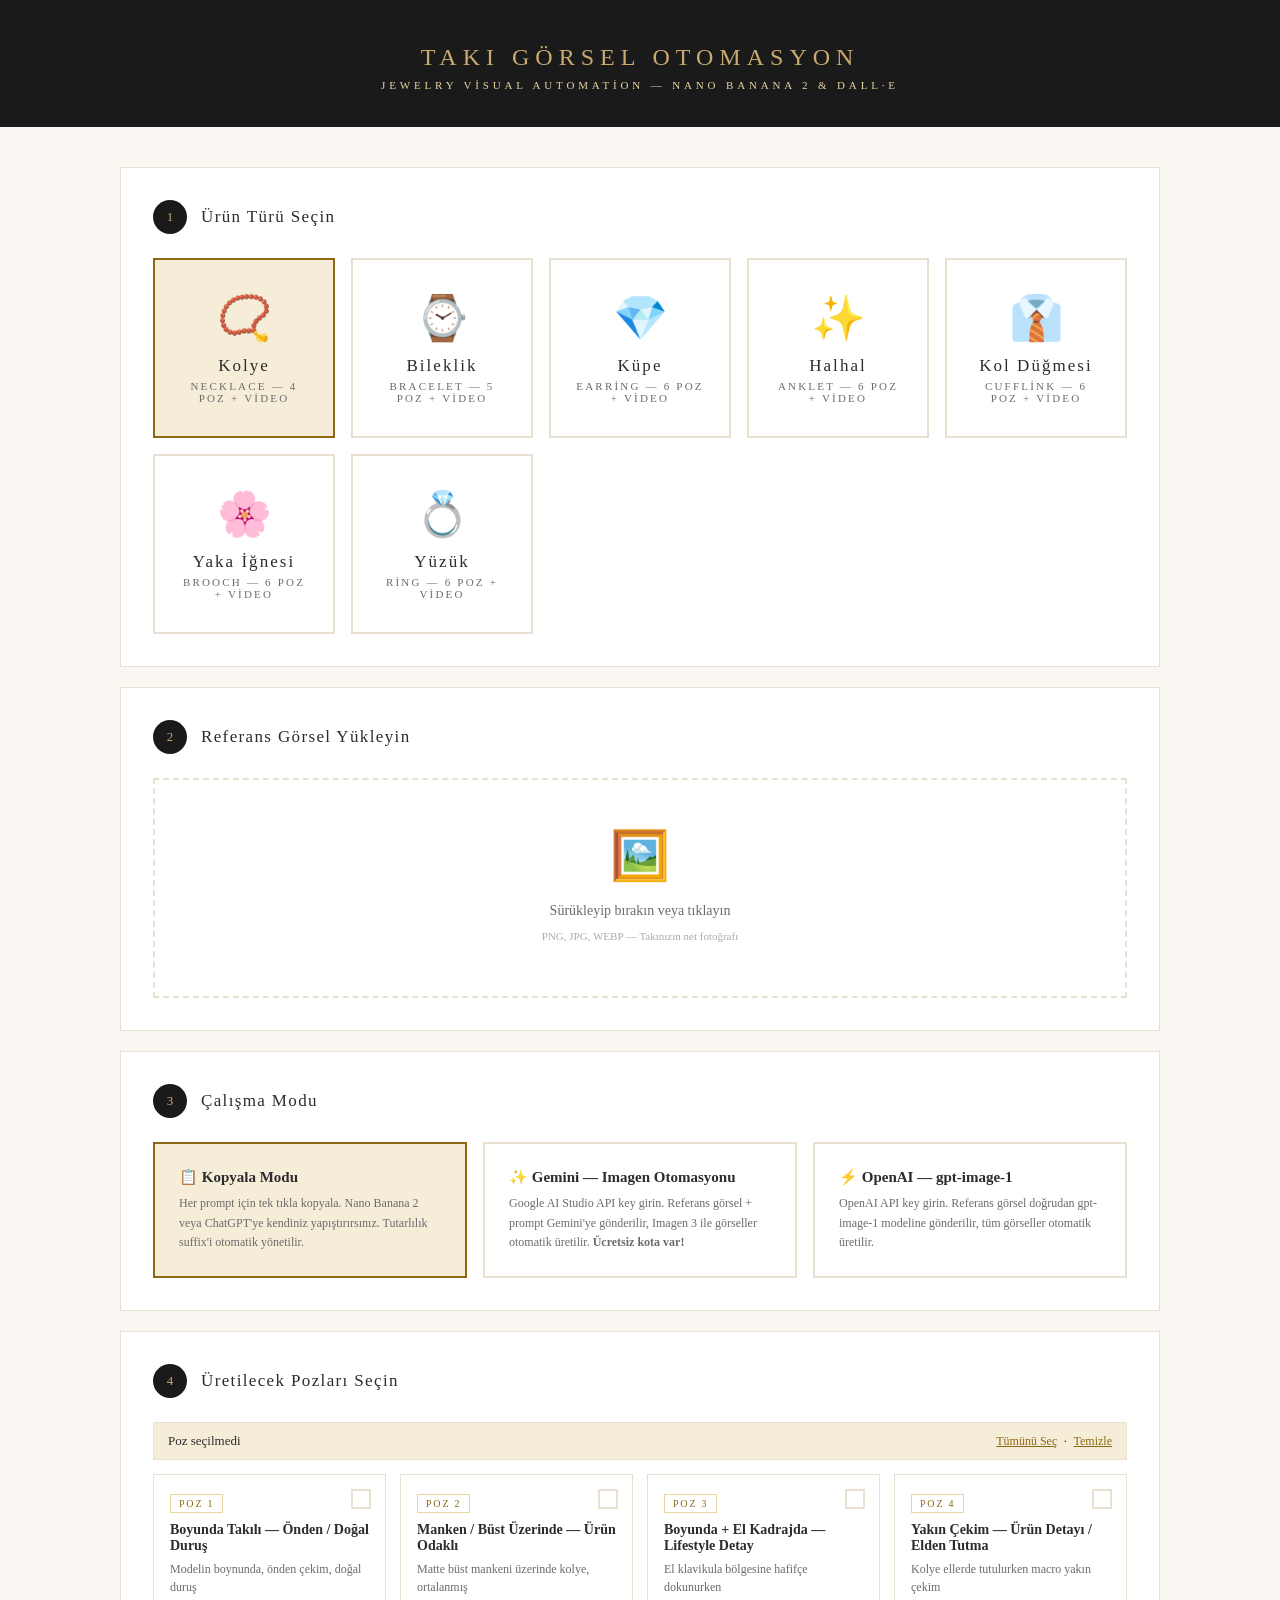
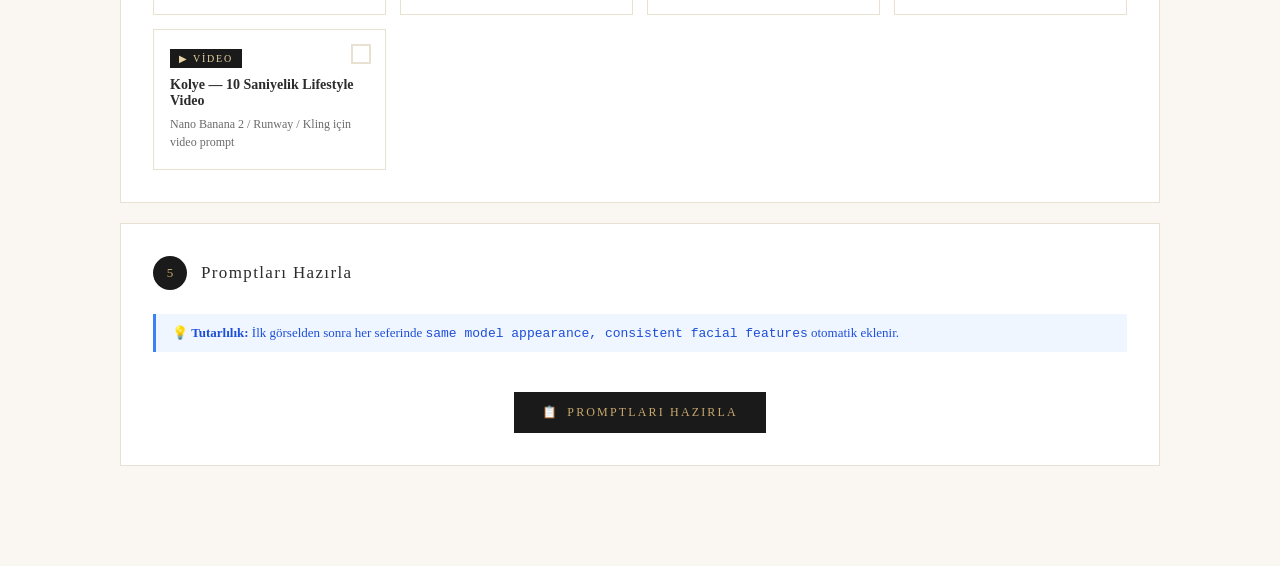
==== commit 12e0e037: "Add halhal, kol düğmesi, yaka iğnesi, yüzük types (6 poses + video each) - Halhal (anklet): top-down" ====
--- a/jewelry-automation/index.html
+++ b/jewelry-automation/index.html
@@ -77,7 +77,7 @@
     .step-head h2 { font-size: 17px; font-weight: 400; letter-spacing: .08em; }
 
     /* ── Type cards ── */
-    .type-grid { display: grid; grid-template-columns: 1fr 1fr 1fr; gap: 16px; }
+    .type-grid { display: grid; grid-template-columns: repeat(auto-fill, minmax(160px, 1fr)); gap: 16px; }
     .type-card {
       border: 2px solid var(--border);
       padding: 32px 24px;
@@ -305,11 +305,8 @@
     @media (max-width: 700px) {
       .mode-grid { grid-template-columns: 1fr; }
     }
-    @media (max-width: 700px) {
+    @media (max-width: 420px) {
       .type-grid { grid-template-columns: 1fr 1fr; }
-    }
-    @media (max-width: 420px) {
-      .type-grid { grid-template-columns: 1fr; }
     }
     .hidden { display: none !important; }
     #results-section.visible { display: block; }
@@ -345,6 +342,26 @@
         <div class="emoji">💎</div>
         <div class="label">Küpe</div>
         <div class="sublabel">Earring — 6 Poz + Video</div>
+      </div>
+      <div class="type-card" data-type="halhal" onclick="selectType('halhal')">
+        <div class="emoji">✨</div>
+        <div class="label">Halhal</div>
+        <div class="sublabel">Anklet — 6 Poz + Video</div>
+      </div>
+      <div class="type-card" data-type="koldugmesi" onclick="selectType('koldugmesi')">
+        <div class="emoji">👔</div>
+        <div class="label">Kol Düğmesi</div>
+        <div class="sublabel">Cufflink — 6 Poz + Video</div>
+      </div>
+      <div class="type-card" data-type="yakaiğnesi" onclick="selectType('yakaiğnesi')">
+        <div class="emoji">🌸</div>
+        <div class="label">Yaka İğnesi</div>
+        <div class="sublabel">Brooch — 6 Poz + Video</div>
+      </div>
+      <div class="type-card" data-type="yuzuk" onclick="selectType('yuzuk')">
+        <div class="emoji">💍</div>
+        <div class="label">Yüzük</div>
+        <div class="sublabel">Ring — 6 Poz + Video</div>
       </div>
     </div>
   </div>
@@ -1157,6 +1174,1299 @@
 No CGI look. No artificial skin. No exaggerated jewelry movement.
 No mannequin behavior. No camera shake.
 No unrealistic facial or ear motion. No fantasy lighting.`
+    }
+  ],
+  halhal: [
+    {
+      id: 'hal1',
+      title: 'POZ 1',
+      subtitle: 'Ayakta Takılı — Yukarıdan Yakın Çekim',
+      desc: 'Bileğe yukarıdan yakın çekim, ayak doğal duruşta',
+      isVideo: false,
+      prompt: `CRITICAL INSTRUCTION — MUST FOLLOW EXACTLY:
+The uploaded reference image is the SINGLE SOURCE OF TRUTH for the anklet design.
+You MUST recreate the anklet in the reference image as an EXACT 1:1 COPY.
+DO NOT change:
+- anklet shape and overall design
+- charm, pendant, symbol, or name (if applicable)
+- proportions and overall scale
+- chain type and link structure
+- clasp or closure type
+- stone color, cut, and setting (if applicable)
+- spacing between elements
+- overall construction and geometry
+NO redesign, NO reinterpretation, NO simplification, NO artistic variation.
+Only lighting, camera angle, framing and environment are allowed to change.
+The anklet must be IDENTICAL to the uploaded reference image in every design detail.
+If the design changes in any way, the result is INVALID.
+Lighting style:
+warm golden-hour sunlight,
+soft directional natural light,
+cinematic gentle shadows,
+low contrast,
+natural skin tones,
+controlled highlights,
+subtle film grain.
+Editorial lifestyle jewelry photography aesthetic.
+Minimal, warm beige / sand-toned background.
+Clean, premium, luxury Etsy-ready look.
+Ultra realistic.
+1:1 square format.
+
+Ultra realistic jewelry photography, 1:1 square format,
+female model wearing the EXACT anklet from the reference image,
+top-down close-up angle looking down at ankle and lower leg,
+anklet centered in frame, full design clearly visible.
+Natural bare foot and ankle, relaxed standing pose on warm beige surface.
+14K gold anklet with realistic metallic shine and accurate proportions,
+anklet resting naturally at ankle bone level.
+Skin texture natural and visible, soft shadows and warm highlights,
+shallow depth of field, background minimal warm beige.
+Premium Etsy product style, high realism, clean composition.`
+    },
+    {
+      id: 'hal2',
+      title: 'POZ 2',
+      subtitle: 'Yan Açı — Bilek Profil Çekimi',
+      desc: 'Tam görünürlük için yan açıdan bilek profil çekimi',
+      isVideo: false,
+      prompt: `CRITICAL INSTRUCTION — MUST FOLLOW EXACTLY:
+The uploaded reference image is the SINGLE SOURCE OF TRUTH for the anklet design.
+You MUST recreate the anklet in the reference image as an EXACT 1:1 COPY.
+DO NOT change:
+- anklet shape and overall design
+- charm, pendant, symbol, or name (if applicable)
+- proportions and overall scale
+- chain type and link structure
+- clasp or closure type
+- stone color, cut, and setting (if applicable)
+- spacing between elements
+- overall construction and geometry
+NO redesign, NO reinterpretation, NO simplification, NO artistic variation.
+Only lighting, camera angle, framing and environment are allowed to change.
+The anklet must be IDENTICAL to the uploaded reference image in every design detail.
+If the design changes in any way, the result is INVALID.
+Lighting style:
+warm golden-hour sunlight,
+soft directional natural light,
+cinematic gentle shadows,
+low contrast,
+natural skin tones,
+controlled highlights,
+subtle film grain.
+Editorial lifestyle jewelry photography aesthetic.
+Minimal, warm beige / sand-toned background.
+Clean, premium, luxury Etsy-ready look.
+Ultra realistic.
+1:1 square format.
+
+Ultra realistic lifestyle jewelry photography, 1:1 square format,
+female model wearing the EXACT anklet from the reference image,
+side profile angle from ankle to lower calf,
+full anklet design clearly visible — no part cropped or hidden.
+Leg in natural relaxed position, either standing or gently raised.
+Warm directional sunlight hitting anklet creating soft gold reflections,
+natural skin texture with soft shadows and highlights.
+Background minimal warm sand or beige, ultra photorealistic,
+premium Etsy editorial look.`
+    },
+    {
+      id: 'hal3',
+      title: 'POZ 3',
+      subtitle: 'Lifestyle — Kum veya Ahşap Zemin',
+      desc: 'Doğal zemin üzerinde ayak lifestyle çekimi',
+      isVideo: false,
+      prompt: `CRITICAL INSTRUCTION — MUST FOLLOW EXACTLY:
+The uploaded reference image is the SINGLE SOURCE OF TRUTH for the anklet design.
+You MUST recreate the anklet in the reference image as an EXACT 1:1 COPY.
+DO NOT change:
+- anklet shape and overall design
+- charm, pendant, symbol, or name (if applicable)
+- proportions and overall scale
+- chain type and link structure
+- clasp or closure type
+- stone color, cut, and setting (if applicable)
+- spacing between elements
+- overall construction and geometry
+NO redesign, NO reinterpretation, NO simplification, NO artistic variation.
+Only lighting, camera angle, framing and environment are allowed to change.
+The anklet must be IDENTICAL to the uploaded reference image in every design detail.
+If the design changes in any way, the result is INVALID.
+Lighting style:
+warm golden-hour sunlight,
+soft directional natural light,
+cinematic gentle shadows,
+low contrast,
+natural skin tones,
+controlled highlights,
+subtle film grain.
+Editorial lifestyle jewelry photography aesthetic.
+Minimal, warm beige / sand-toned background.
+Clean, premium, luxury Etsy-ready look.
+Ultra realistic.
+1:1 square format.
+
+Ultra realistic lifestyle jewelry photography, 1:1 square format,
+female model wearing the EXACT anklet from the reference image,
+foot and ankle resting naturally on warm sand or light wooden surface,
+editorial outdoor lifestyle mood.
+Anklet fully visible, natural drape and accurate scale.
+Warm golden-hour light, sun-drenched atmosphere,
+gentle shadows, natural skin texture.
+Minimal composition, premium editorial aesthetic,
+high-end Etsy product photography style.`
+    },
+    {
+      id: 'hal4',
+      title: 'POZ 4',
+      subtitle: 'Oturur Poz — Bacaklar Öne Uzatılmış',
+      desc: 'Oturur pozda bacaklar öne uzatılmış, halhal ön planda',
+      isVideo: false,
+      prompt: `CRITICAL INSTRUCTION — MUST FOLLOW EXACTLY:
+The uploaded reference image is the SINGLE SOURCE OF TRUTH for the anklet design.
+You MUST recreate the anklet in the reference image as an EXACT 1:1 COPY.
+DO NOT change:
+- anklet shape and overall design
+- charm, pendant, symbol, or name (if applicable)
+- proportions and overall scale
+- chain type and link structure
+- clasp or closure type
+- stone color, cut, and setting (if applicable)
+- spacing between elements
+- overall construction and geometry
+NO redesign, NO reinterpretation, NO simplification, NO artistic variation.
+Only lighting, camera angle, framing and environment are allowed to change.
+The anklet must be IDENTICAL to the uploaded reference image in every design detail.
+If the design changes in any way, the result is INVALID.
+Lighting style:
+warm golden-hour sunlight,
+soft directional natural light,
+cinematic gentle shadows,
+low contrast,
+natural skin tones,
+controlled highlights,
+subtle film grain.
+Editorial lifestyle jewelry photography aesthetic.
+Minimal, warm beige / sand-toned background.
+Clean, premium, luxury Etsy-ready look.
+Ultra realistic.
+1:1 square format.
+
+Ultra realistic lifestyle jewelry photography, 1:1 square format,
+female model seated with legs extended forward or crossed at ankle,
+the EXACT anklet from the reference image worn and fully visible,
+camera at low angle or straight-on to highlight anklet.
+Natural relaxed seated pose, warm minimal background.
+Warm directional sunlight, realistic gold reflections on anklet,
+natural skin tone and texture.
+Shallow depth of field, clean editorial composition,
+premium Etsy product photography.`
+    },
+    {
+      id: 'hal5',
+      title: 'POZ 5',
+      subtitle: 'Masada Ürün Çekimi — Flat Lay',
+      desc: 'Bej yüzeyde doğal düzenlemeli ürün çekimi',
+      isVideo: false,
+      prompt: `CRITICAL INSTRUCTION — MUST FOLLOW EXACTLY:
+The uploaded reference image is the SINGLE SOURCE OF TRUTH for the anklet design.
+You MUST recreate the anklet in the reference image as an EXACT 1:1 COPY.
+DO NOT change:
+- anklet shape and overall design
+- charm, pendant, symbol, or name (if applicable)
+- proportions and overall scale
+- chain type and link structure
+- clasp or closure type
+- stone color, cut, and setting (if applicable)
+- spacing between elements
+- overall construction and geometry
+NO redesign, NO reinterpretation, NO simplification, NO artistic variation.
+Only lighting, camera angle, framing and environment are allowed to change.
+The anklet must be IDENTICAL to the uploaded reference image in every design detail.
+If the design changes in any way, the result is INVALID.
+Lighting style:
+warm golden-hour sunlight,
+soft directional natural light,
+cinematic gentle shadows,
+low contrast,
+natural skin tones,
+controlled highlights,
+subtle film grain.
+Editorial lifestyle jewelry photography aesthetic.
+Minimal, warm beige / sand-toned background.
+Clean, premium, luxury Etsy-ready look.
+Ultra realistic.
+1:1 square format.
+
+Ultra realistic product jewelry photography, 1:1 square format,
+EXACT anklet from the reference image placed on a warm beige surface,
+natural circular or curved arrangement showing full design.
+Optional minimal props: small dried flower, linen fabric swatch, or smooth pebble.
+No props overlapping or obscuring the anklet design.
+Warm top-down or 45-degree directional light,
+realistic gold reflections on surface,
+subtle natural shadow beneath anklet.
+Anklet must be exact replica of reference.
+Premium Etsy hero product image, clean and elegant.`
+    },
+    {
+      id: 'hal6',
+      title: 'POZ 6',
+      subtitle: 'Makro Detay — Yakın Çekim',
+      desc: 'Halhal işçiliğini gösteren makro düzeyde detay çekimi',
+      isVideo: false,
+      prompt: `CRITICAL INSTRUCTION — MUST FOLLOW EXACTLY:
+The uploaded reference image is the SINGLE SOURCE OF TRUTH for the anklet design.
+You MUST recreate the anklet in the reference image as an EXACT 1:1 COPY.
+DO NOT change:
+- anklet shape and overall design
+- charm, pendant, symbol, or name (if applicable)
+- proportions and overall scale
+- chain type and link structure
+- clasp or closure type
+- stone color, cut, and setting (if applicable)
+- spacing between elements
+- overall construction and geometry
+NO redesign, NO reinterpretation, NO simplification, NO artistic variation.
+Only lighting, camera angle, framing and environment are allowed to change.
+The anklet must be IDENTICAL to the uploaded reference image in every design detail.
+If the design changes in any way, the result is INVALID.
+Lighting style:
+warm golden-hour sunlight,
+soft directional natural light,
+cinematic gentle shadows,
+low contrast,
+natural skin tones,
+controlled highlights,
+subtle film grain.
+Editorial lifestyle jewelry photography aesthetic.
+Minimal, warm beige / sand-toned background.
+Clean, premium, luxury Etsy-ready look.
+Ultra realistic.
+1:1 square format.
+
+Ultra realistic macro-style jewelry photography, 1:1 square format,
+extreme close-up of the EXACT anklet from the reference image
+worn on a female ankle, centered in frame.
+Maximum design detail visible:
+- metal texture and 14K gold grain clearly rendered
+- stone facets and reflections if applicable
+- charm or pendant detail sharp and accurate
+- chain link structure precisely shown
+- clasp or closure rendered naturally
+Warm directional sunlight, soft glow, balanced exposure.
+Razor-sharp focus on anklet design,
+natural skin texture in soft focus background.
+Premium Etsy detail shot.`
+    },
+    {
+      id: 'hal-video',
+      title: 'VİDEO',
+      subtitle: 'Halhal — 10 Saniyelik Lifestyle Video',
+      desc: 'Nano Banana 2 / Runway / Kling için video prompt',
+      isVideo: true,
+      prompt: `Use the uploaded image as the primary visual reference.
+Create a 10-second ultra-realistic lifestyle product video based strictly on this image.
+
+Scene & Subject:
+A real human female ankle and lower leg wearing the EXACT anklet from the reference image — matching design, scale, chain style, charm or pendant, and position on ankle.
+Skin and ankle texture must remain natural, with visible detail and realistic highlights — no CGI plastic look.
+
+Motion (VERY IMPORTANT – minimal & natural):
+Extremely subtle natural ankle micro-movement (barely perceptible weight shift or gentle sway).
+Anklet reacts with barely noticeable micro-movement caused by motion (real physics).
+If anklet has a charm or pendant: gentle natural pendulum movement, 1-2 small swings.
+NO unnatural spinning, NO floating, NO exaggerated swing, NO deformation.
+
+Lighting:
+Warm natural sunlight, soft and directional from one side.
+Slight realistic light shift as if clouds subtly pass (very minimal).
+Real gold reflections with soft sparkle on anklet surface, never sharp or artificial.
+
+Camera:
+Static camera (no zoom, no pan, no rotation).
+Cinematic shallow depth of field.
+Ultra sharp focus on anklet, natural falloff on skin and background.
+
+Style & Mood:
+Lifestyle, minimal, elegant, calm, premium.
+Looks like a real product video shot on a professional camera, not rendered.
+
+Technical:
+Ultra photorealistic. 4K quality.
+1:1 square aspect ratio (Etsy optimized). 10 seconds duration. 24 fps natural motion.
+
+Strict negatives:
+No CGI look. No artificial skin. No exaggerated jewelry movement.
+No mannequin behavior. No camera shake.
+No unrealistic foot or ankle motion. No fantasy lighting.`
+    }
+  ],
+  koldugmesi: [
+    {
+      id: 'kd1',
+      title: 'POZ 1',
+      subtitle: 'Gömlekte Takılı — Manşet Yakın Çekim',
+      desc: 'Erkek manken, Fransız manşette kol düğmesi yakın çekim',
+      isVideo: false,
+      prompt: `CRITICAL INSTRUCTION — MUST FOLLOW EXACTLY:
+The uploaded reference image is the SINGLE SOURCE OF TRUTH for the cufflink design.
+You MUST recreate the cufflink(s) in the reference image as an EXACT 1:1 COPY.
+DO NOT change:
+- cufflink face shape and design
+- symbol, monogram, pattern, or decorative element
+- stone color, cut, and setting (if applicable)
+- metal finish and color
+- proportions and overall scale
+- post or toggle closure type
+- engraving or lettering (if applicable)
+- overall construction and geometry
+NO redesign, NO reinterpretation, NO simplification, NO artistic variation.
+Only lighting, camera angle, framing and environment are allowed to change.
+The cufflink must be IDENTICAL to the uploaded reference image in every design detail.
+If the design changes in any way, the result is INVALID.
+Lighting style:
+warm soft directional light,
+cinematic elegant shadows,
+low contrast,
+rich and refined atmosphere,
+controlled highlights on metal surface,
+subtle film grain.
+Premium editorial menswear jewelry photography aesthetic.
+Minimal, dark or warm neutral background.
+Clean, luxury, sophisticated look.
+Ultra realistic.
+1:1 square format.
+
+Ultra realistic menswear jewelry photography, 1:1 square format,
+MALE model wearing the EXACT cufflink from the reference image,
+close-up framing on dress shirt cuff and wrist,
+cufflink face centered and clearly visible.
+Crisp formal dress shirt — white or light blue — with French cuff,
+cufflink fitted correctly through buttonhole,
+cufflink face angled for maximum visibility.
+Warm soft directional light, realistic metallic reflections on cufflink,
+fabric texture natural and sharp.
+Clean background, minimal, premium editorial feel,
+ultra realistic, luxury menswear Etsy product style.`
+    },
+    {
+      id: 'kd2',
+      title: 'POZ 2',
+      subtitle: 'El ve Bilek — Yan Açı',
+      desc: 'Erkek el ve bileği yan profil, kol düğmesi detayı',
+      isVideo: false,
+      prompt: `CRITICAL INSTRUCTION — MUST FOLLOW EXACTLY:
+The uploaded reference image is the SINGLE SOURCE OF TRUTH for the cufflink design.
+You MUST recreate the cufflink(s) in the reference image as an EXACT 1:1 COPY.
+DO NOT change:
+- cufflink face shape and design
+- symbol, monogram, pattern, or decorative element
+- stone color, cut, and setting (if applicable)
+- metal finish and color
+- proportions and overall scale
+- post or toggle closure type
+- engraving or lettering (if applicable)
+- overall construction and geometry
+NO redesign, NO reinterpretation, NO simplification, NO artistic variation.
+Only lighting, camera angle, framing and environment are allowed to change.
+The cufflink must be IDENTICAL to the uploaded reference image in every design detail.
+If the design changes in any way, the result is INVALID.
+Lighting style:
+warm soft directional light,
+cinematic elegant shadows,
+low contrast,
+rich and refined atmosphere,
+controlled highlights on metal surface,
+subtle film grain.
+Premium editorial menswear jewelry photography aesthetic.
+Minimal, dark or warm neutral background.
+Clean, luxury, sophisticated look.
+Ultra realistic.
+1:1 square format.
+
+Ultra realistic menswear jewelry photography, 1:1 square format,
+MALE model's hand and wrist in side profile view,
+wearing the EXACT cufflink from the reference image on formal shirt cuff.
+Full cufflink design visible: face, edge, and post or toggle closure.
+Natural masculine hand posture — relaxed or lightly closed fist.
+Warm directional light creating depth on cufflink surface,
+fabric weave of shirt visible and sharp.
+Minimal warm neutral background, editorial menswear aesthetic,
+premium Etsy product photography.`
+    },
+    {
+      id: 'kd3',
+      title: 'POZ 3',
+      subtitle: 'Takım Elbise ile Lifestyle — Editorial',
+      desc: 'Erkek manken takım elbisesiyle editorial üst beden çekimi',
+      isVideo: false,
+      prompt: `CRITICAL INSTRUCTION — MUST FOLLOW EXACTLY:
+The uploaded reference image is the SINGLE SOURCE OF TRUTH for the cufflink design.
+You MUST recreate the cufflink(s) in the reference image as an EXACT 1:1 COPY.
+DO NOT change:
+- cufflink face shape and design
+- symbol, monogram, pattern, or decorative element
+- stone color, cut, and setting (if applicable)
+- metal finish and color
+- proportions and overall scale
+- post or toggle closure type
+- engraving or lettering (if applicable)
+- overall construction and geometry
+NO redesign, NO reinterpretation, NO simplification, NO artistic variation.
+Only lighting, camera angle, framing and environment are allowed to change.
+The cufflink must be IDENTICAL to the uploaded reference image in every design detail.
+If the design changes in any way, the result is INVALID.
+Lighting style:
+warm soft directional light,
+cinematic elegant shadows,
+low contrast,
+rich and refined atmosphere,
+controlled highlights on metal surface,
+subtle film grain.
+Premium editorial menswear jewelry photography aesthetic.
+Minimal, dark or warm neutral background.
+Clean, luxury, sophisticated look.
+Ultra realistic.
+1:1 square format.
+
+Ultra realistic editorial menswear photography, 1:1 square format,
+MALE model in tailored suit jacket or blazer,
+wearing the EXACT cufflink from the reference image,
+upper body framing showing jacket lapel, shirt cuff, and cufflink.
+Cufflink clearly visible at wrist with jacket sleeve pulled back slightly.
+Confident, sophisticated masculine pose.
+Warm cinematic light, rich shadows, premium editorial atmosphere.
+Minimal warm or dark neutral background,
+luxury Etsy menswear accessory style.`
+    },
+    {
+      id: 'kd4',
+      title: 'POZ 4',
+      subtitle: 'Makro Detay — Kol Düğmesi Yüzeyi',
+      desc: 'Yüzey işçiliğini gösteren makro yakın çekim',
+      isVideo: false,
+      prompt: `CRITICAL INSTRUCTION — MUST FOLLOW EXACTLY:
+The uploaded reference image is the SINGLE SOURCE OF TRUTH for the cufflink design.
+You MUST recreate the cufflink(s) in the reference image as an EXACT 1:1 COPY.
+DO NOT change:
+- cufflink face shape and design
+- symbol, monogram, pattern, or decorative element
+- stone color, cut, and setting (if applicable)
+- metal finish and color
+- proportions and overall scale
+- post or toggle closure type
+- engraving or lettering (if applicable)
+- overall construction and geometry
+NO redesign, NO reinterpretation, NO simplification, NO artistic variation.
+Only lighting, camera angle, framing and environment are allowed to change.
+The cufflink must be IDENTICAL to the uploaded reference image in every design detail.
+If the design changes in any way, the result is INVALID.
+Lighting style:
+warm soft directional light,
+cinematic elegant shadows,
+low contrast,
+rich and refined atmosphere,
+controlled highlights on metal surface,
+subtle film grain.
+Premium editorial menswear jewelry photography aesthetic.
+Minimal, dark or warm neutral background.
+Clean, luxury, sophisticated look.
+Ultra realistic.
+1:1 square format.
+
+Ultra realistic macro-style jewelry photography, 1:1 square format,
+extreme close-up of the EXACT cufflink from the reference image
+fitted in a formal shirt cuff, cufflink face filling the frame.
+Maximum design detail visible:
+- metal surface texture and finish clearly rendered
+- stone facets and reflections if applicable
+- monogram, symbol, or engraving sharp and legible
+- shirt fabric weave visible in soft focus background
+Warm soft directional light, controlled highlights,
+balanced exposure, subtle cinematic contrast.
+Razor-sharp focus on cufflink face, premium detail shot.`
+    },
+    {
+      id: 'kd5',
+      title: 'POZ 5',
+      subtitle: 'Masada Ürün Çekimi — Çift Kol Düğmesi',
+      desc: 'Premium yüzeyde çift kol düğmesi flat lay çekimi',
+      isVideo: false,
+      prompt: `CRITICAL INSTRUCTION — MUST FOLLOW EXACTLY:
+The uploaded reference image is the SINGLE SOURCE OF TRUTH for the cufflink design.
+You MUST recreate the cufflink(s) in the reference image as an EXACT 1:1 COPY.
+DO NOT change:
+- cufflink face shape and design
+- symbol, monogram, pattern, or decorative element
+- stone color, cut, and setting (if applicable)
+- metal finish and color
+- proportions and overall scale
+- post or toggle closure type
+- engraving or lettering (if applicable)
+- overall construction and geometry
+NO redesign, NO reinterpretation, NO simplification, NO artistic variation.
+Only lighting, camera angle, framing and environment are allowed to change.
+The cufflink must be IDENTICAL to the uploaded reference image in every design detail.
+If the design changes in any way, the result is INVALID.
+Lighting style:
+warm soft directional light,
+cinematic elegant shadows,
+low contrast,
+rich and refined atmosphere,
+controlled highlights on metal surface,
+subtle film grain.
+Premium editorial menswear jewelry photography aesthetic.
+Minimal, dark or warm neutral background.
+Clean, luxury, sophisticated look.
+Ultra realistic.
+1:1 square format.
+
+Ultra realistic product jewelry photography, 1:1 square format,
+EXACT pair of cufflinks from the reference image placed on a premium surface —
+dark leather, slate, marble, or warm neutral fabric.
+Both cufflinks symmetrically arranged face-up, design clearly visible.
+Optional minimal props: folded dress shirt cuff in background.
+Warm directional light creating metallic reflections,
+subtle shadow beneath each cufflink.
+No props obscuring cufflink design.
+Premium Etsy hero product image, sophisticated and clean.`
+    },
+    {
+      id: 'kd6',
+      title: 'POZ 6',
+      subtitle: 'El ile Tutulurken — Manşete Takarken',
+      desc: 'Erkek eli kol düğmesini manşete takarken yaşamsal çekim',
+      isVideo: false,
+      prompt: `CRITICAL INSTRUCTION — MUST FOLLOW EXACTLY:
+The uploaded reference image is the SINGLE SOURCE OF TRUTH for the cufflink design.
+You MUST recreate the cufflink(s) in the reference image as an EXACT 1:1 COPY.
+DO NOT change:
+- cufflink face shape and design
+- symbol, monogram, pattern, or decorative element
+- stone color, cut, and setting (if applicable)
+- metal finish and color
+- proportions and overall scale
+- post or toggle closure type
+- engraving or lettering (if applicable)
+- overall construction and geometry
+NO redesign, NO reinterpretation, NO simplification, NO artistic variation.
+Only lighting, camera angle, framing and environment are allowed to change.
+The cufflink must be IDENTICAL to the uploaded reference image in every design detail.
+If the design changes in any way, the result is INVALID.
+Lighting style:
+warm soft directional light,
+cinematic elegant shadows,
+low contrast,
+rich and refined atmosphere,
+controlled highlights on metal surface,
+subtle film grain.
+Premium editorial menswear jewelry photography aesthetic.
+Minimal, dark or warm neutral background.
+Clean, luxury, sophisticated look.
+Ultra realistic.
+1:1 square format.
+
+Ultra realistic lifestyle jewelry photography, 1:1 square format,
+MALE model's hand holding or fastening the EXACT cufflink from the reference image
+through a formal shirt cuff buttonhole.
+Natural masculine hand pose, cufflink face visible and in sharp focus.
+Warm cinematic light on hands and cufflink surface,
+shirt fabric texture crisp and detailed.
+Minimal background, intimate close-up framing,
+editorial menswear mood, premium Etsy lifestyle shot.`
+    },
+    {
+      id: 'kd-video',
+      title: 'VİDEO',
+      subtitle: 'Kol Düğmesi — 10 Saniyelik Lifestyle Video',
+      desc: 'Nano Banana 2 / Runway / Kling için video prompt (erkek manken)',
+      isVideo: true,
+      prompt: `Use the uploaded image as the primary visual reference.
+Create a 10-second ultra-realistic lifestyle product video based strictly on this image.
+
+Scene & Subject:
+A real MALE model's hand and wrist wearing the EXACT cufflink from the reference image —
+fitted through a formal French cuff dress shirt, matching design, scale, and metal finish.
+Shirt fabric and hand texture must remain natural and realistic — no CGI plastic look.
+
+Motion (VERY IMPORTANT – minimal & natural):
+Extremely subtle natural wrist micro-movement (barely perceptible shift or hand relaxation).
+Cufflink catches light with a gentle metallic glint as wrist moves slightly.
+Stone light refraction if gemstone is present (natural, not laser-sharp).
+NO unnatural spinning, NO floating, NO exaggerated movement, NO deformation.
+
+Lighting:
+Warm soft directional light, elegant and refined.
+Subtle light shift creating natural metallic reflections on cufflink surface.
+Rich, controlled highlights — never harsh or artificial.
+
+Camera:
+Static camera (no zoom, no pan, no rotation).
+Cinematic shallow depth of field.
+Ultra sharp focus on cufflink face, natural falloff on fabric and background.
+
+Style & Mood:
+Menswear, sophisticated, minimal, premium, calm.
+Looks like a real product video shot on a professional camera, not rendered.
+
+Technical:
+Ultra photorealistic. 4K quality.
+1:1 square aspect ratio (Etsy optimized). 10 seconds duration. 24 fps natural motion.
+
+Strict negatives:
+No CGI look. No artificial fabric. No exaggerated jewelry movement.
+No mannequin behavior. No camera shake.
+No unrealistic hand or wrist motion. No fantasy lighting.`
+    }
+  ],
+  yakaiğnesi: [
+    {
+      id: 'yi1',
+      title: 'POZ 1',
+      subtitle: 'Yaka / Ceket Üzerinde — Önden Yakın Çekim',
+      desc: 'Ceket yakasında takılı yaka iğnesi, önden yakın çekim',
+      isVideo: false,
+      prompt: `CRITICAL INSTRUCTION — MUST FOLLOW EXACTLY:
+The uploaded reference image is the SINGLE SOURCE OF TRUTH for the brooch design.
+You MUST recreate the brooch in the reference image as an EXACT 1:1 COPY.
+DO NOT change:
+- brooch shape and overall silhouette
+- decorative elements (flowers, leaves, animals, geometric forms)
+- stone color, cut, and setting (if applicable)
+- metal finish and color
+- proportions and overall scale
+- enamel color or texture (if applicable)
+- engraving or lettering (if applicable)
+- overall construction and geometry
+NO redesign, NO reinterpretation, NO simplification, NO artistic variation.
+Only lighting, camera angle, framing and environment are allowed to change.
+The brooch must be IDENTICAL to the uploaded reference image in every design detail.
+If the design changes in any way, the result is INVALID.
+Lighting style:
+warm golden-hour sunlight,
+soft directional natural light,
+cinematic gentle shadows,
+low contrast,
+natural skin tones,
+controlled highlights,
+subtle film grain.
+Editorial lifestyle jewelry photography aesthetic.
+Minimal, warm beige / sand-toned background.
+Clean, premium, luxury Etsy-ready look.
+Ultra realistic.
+1:1 square format.
+
+Ultra realistic editorial jewelry photography, 1:1 square format,
+female model wearing the EXACT brooch from the reference image
+pinned to jacket lapel or coat collar, front close-up framing.
+Brooch centered in frame, full design clearly visible.
+Garment fabric texture (tweed, silk, or linen) crisp and realistic.
+Warm golden-hour soft light highlighting brooch metallic surface,
+natural shadow play on fabric.
+Minimal warm background, shallow depth of field,
+premium Etsy editorial style, ultra realistic.`
+    },
+    {
+      id: 'yi2',
+      title: 'POZ 2',
+      subtitle: 'Model ile Editorial — Üst Beden',
+      desc: 'Modelin üst bedeni, yakayla birlikte editorial çekim',
+      isVideo: false,
+      prompt: `CRITICAL INSTRUCTION — MUST FOLLOW EXACTLY:
+The uploaded reference image is the SINGLE SOURCE OF TRUTH for the brooch design.
+You MUST recreate the brooch in the reference image as an EXACT 1:1 COPY.
+DO NOT change:
+- brooch shape and overall silhouette
+- decorative elements (flowers, leaves, animals, geometric forms)
+- stone color, cut, and setting (if applicable)
+- metal finish and color
+- proportions and overall scale
+- enamel color or texture (if applicable)
+- engraving or lettering (if applicable)
+- overall construction and geometry
+NO redesign, NO reinterpretation, NO simplification, NO artistic variation.
+Only lighting, camera angle, framing and environment are allowed to change.
+The brooch must be IDENTICAL to the uploaded reference image in every design detail.
+If the design changes in any way, the result is INVALID.
+Lighting style:
+warm golden-hour sunlight,
+soft directional natural light,
+cinematic gentle shadows,
+low contrast,
+natural skin tones,
+controlled highlights,
+subtle film grain.
+Editorial lifestyle jewelry photography aesthetic.
+Minimal, warm beige / sand-toned background.
+Clean, premium, luxury Etsy-ready look.
+Ultra realistic.
+1:1 square format.
+
+Ultra realistic lifestyle editorial photography, 1:1 square format,
+female model upper body shot wearing the EXACT brooch from the reference image
+pinned on lapel, chest, or shoulder of elegant garment.
+Brooch visible and in sharp focus within editorial composition.
+Natural feminine pose, warm cinematic light,
+soft directional shadows, film grain texture.
+Minimal warm background, luxury editorial mood,
+high-end Etsy lifestyle product photography.`
+    },
+    {
+      id: 'yi3',
+      title: 'POZ 3',
+      subtitle: 'Kazak veya Eşarp Üzerinde — Lifestyle',
+      desc: 'Örgü kazak ya da eşarp üzerinde samimi lifestyle detay',
+      isVideo: false,
+      prompt: `CRITICAL INSTRUCTION — MUST FOLLOW EXACTLY:
+The uploaded reference image is the SINGLE SOURCE OF TRUTH for the brooch design.
+You MUST recreate the brooch in the reference image as an EXACT 1:1 COPY.
+DO NOT change:
+- brooch shape and overall silhouette
+- decorative elements (flowers, leaves, animals, geometric forms)
+- stone color, cut, and setting (if applicable)
+- metal finish and color
+- proportions and overall scale
+- enamel color or texture (if applicable)
+- engraving or lettering (if applicable)
+- overall construction and geometry
+NO redesign, NO reinterpretation, NO simplification, NO artistic variation.
+Only lighting, camera angle, framing and environment are allowed to change.
+The brooch must be IDENTICAL to the uploaded reference image in every design detail.
+If the design changes in any way, the result is INVALID.
+Lighting style:
+warm golden-hour sunlight,
+soft directional natural light,
+cinematic gentle shadows,
+low contrast,
+natural skin tones,
+controlled highlights,
+subtle film grain.
+Editorial lifestyle jewelry photography aesthetic.
+Minimal, warm beige / sand-toned background.
+Clean, premium, luxury Etsy-ready look.
+Ultra realistic.
+1:1 square format.
+
+Ultra realistic lifestyle jewelry photography, 1:1 square format,
+the EXACT brooch from the reference image pinned naturally
+on a cozy knit sweater, silk scarf, or linen blouse.
+Intimate lifestyle framing focused on brooch and surrounding fabric texture.
+Warm natural light, cozy atmosphere, soft shadows.
+Brooch design fully visible, no part obscured by fabric folds.
+Natural fabric texture rendered realistically.
+Minimal warm editorial aesthetic, premium Etsy look.`
+    },
+    {
+      id: 'yi4',
+      title: 'POZ 4',
+      subtitle: 'Makro Detay — Yaka İğnesi Yüzeyi',
+      desc: 'İşçilik ve taş kalitesini gösteren makro detay çekimi',
+      isVideo: false,
+      prompt: `CRITICAL INSTRUCTION — MUST FOLLOW EXACTLY:
+The uploaded reference image is the SINGLE SOURCE OF TRUTH for the brooch design.
+You MUST recreate the brooch in the reference image as an EXACT 1:1 COPY.
+DO NOT change:
+- brooch shape and overall silhouette
+- decorative elements (flowers, leaves, animals, geometric forms)
+- stone color, cut, and setting (if applicable)
+- metal finish and color
+- proportions and overall scale
+- enamel color or texture (if applicable)
+- engraving or lettering (if applicable)
+- overall construction and geometry
+NO redesign, NO reinterpretation, NO simplification, NO artistic variation.
+Only lighting, camera angle, framing and environment are allowed to change.
+The brooch must be IDENTICAL to the uploaded reference image in every design detail.
+If the design changes in any way, the result is INVALID.
+Lighting style:
+warm golden-hour sunlight,
+soft directional natural light,
+cinematic gentle shadows,
+low contrast,
+natural skin tones,
+controlled highlights,
+subtle film grain.
+Editorial lifestyle jewelry photography aesthetic.
+Minimal, warm beige / sand-toned background.
+Clean, premium, luxury Etsy-ready look.
+Ultra realistic.
+1:1 square format.
+
+Ultra realistic macro-style jewelry photography, 1:1 square format,
+extreme close-up of the EXACT brooch from the reference image
+pinned to fabric, brooch face filling the frame.
+Maximum design detail visible:
+- metal texture and finish clearly rendered
+- stone facets, color, and transparency if applicable
+- enamel color and texture if applicable
+- decorative elements (petals, leaves, figures) precisely detailed
+- engraving or lettering sharp and legible
+Warm directional sunlight, soft glow, balanced exposure.
+Razor-sharp focus on brooch design,
+fabric texture in soft focus background.
+Premium Etsy detail shot.`
+    },
+    {
+      id: 'yi5',
+      title: 'POZ 5',
+      subtitle: 'Masada Ürün Çekimi — Flat Lay',
+      desc: 'Bej yüzeyde minimal aksesuar ile flat lay ürün çekimi',
+      isVideo: false,
+      prompt: `CRITICAL INSTRUCTION — MUST FOLLOW EXACTLY:
+The uploaded reference image is the SINGLE SOURCE OF TRUTH for the brooch design.
+You MUST recreate the brooch in the reference image as an EXACT 1:1 COPY.
+DO NOT change:
+- brooch shape and overall silhouette
+- decorative elements (flowers, leaves, animals, geometric forms)
+- stone color, cut, and setting (if applicable)
+- metal finish and color
+- proportions and overall scale
+- enamel color or texture (if applicable)
+- engraving or lettering (if applicable)
+- overall construction and geometry
+NO redesign, NO reinterpretation, NO simplification, NO artistic variation.
+Only lighting, camera angle, framing and environment are allowed to change.
+The brooch must be IDENTICAL to the uploaded reference image in every design detail.
+If the design changes in any way, the result is INVALID.
+Lighting style:
+warm golden-hour sunlight,
+soft directional natural light,
+cinematic gentle shadows,
+low contrast,
+natural skin tones,
+controlled highlights,
+subtle film grain.
+Editorial lifestyle jewelry photography aesthetic.
+Minimal, warm beige / sand-toned background.
+Clean, premium, luxury Etsy-ready look.
+Ultra realistic.
+1:1 square format.
+
+Ultra realistic product jewelry photography, 1:1 square format,
+EXACT brooch from the reference image placed face-up on a warm beige surface,
+natural flat-lay or slight angled composition.
+Optional minimal props:
+- single dried flower or leaf beside brooch
+- silk ribbon or linen swatch as surface texture
+No props overlapping or obscuring brooch design.
+Warm top-down or 45-degree directional light,
+realistic metallic and gemstone reflections.
+Subtle natural shadow beneath brooch.
+Premium Etsy hero product image, clean and elegant.`
+    },
+    {
+      id: 'yi6',
+      title: 'POZ 6',
+      subtitle: 'El ile Tutulurken — Parmak Arası',
+      desc: 'Kadın eli yaka iğnesini nazikçe tutarken yaşamsal çekim',
+      isVideo: false,
+      prompt: `CRITICAL INSTRUCTION — MUST FOLLOW EXACTLY:
+The uploaded reference image is the SINGLE SOURCE OF TRUTH for the brooch design.
+You MUST recreate the brooch in the reference image as an EXACT 1:1 COPY.
+DO NOT change:
+- brooch shape and overall silhouette
+- decorative elements (flowers, leaves, animals, geometric forms)
+- stone color, cut, and setting (if applicable)
+- metal finish and color
+- proportions and overall scale
+- enamel color or texture (if applicable)
+- engraving or lettering (if applicable)
+- overall construction and geometry
+NO redesign, NO reinterpretation, NO simplification, NO artistic variation.
+Only lighting, camera angle, framing and environment are allowed to change.
+The brooch must be IDENTICAL to the uploaded reference image in every design detail.
+If the design changes in any way, the result is INVALID.
+Lighting style:
+warm golden-hour sunlight,
+soft directional natural light,
+cinematic gentle shadows,
+low contrast,
+natural skin tones,
+controlled highlights,
+subtle film grain.
+Editorial lifestyle jewelry photography aesthetic.
+Minimal, warm beige / sand-toned background.
+Clean, premium, luxury Etsy-ready look.
+Ultra realistic.
+1:1 square format.
+
+Ultra realistic lifestyle jewelry photography, 1:1 square format,
+female hand elegantly holding the EXACT brooch from the reference image
+between thumb and fingers, brooch face toward camera.
+Natural feminine hand pose, clean nail presentation.
+Brooch design fully visible and in sharp focus.
+Warm golden-hour light on hand and brooch surface,
+realistic metallic and gemstone highlights.
+Minimal warm background, intimate close-up framing,
+editorial aesthetic, premium Etsy lifestyle shot.`
+    },
+    {
+      id: 'yi-video',
+      title: 'VİDEO',
+      subtitle: 'Yaka İğnesi — 10 Saniyelik Lifestyle Video',
+      desc: 'Nano Banana 2 / Runway / Kling için video prompt',
+      isVideo: true,
+      prompt: `Use the uploaded image as the primary visual reference.
+Create a 10-second ultra-realistic lifestyle product video based strictly on this image.
+
+Scene & Subject:
+A real female model wearing the EXACT brooch from the reference image pinned to a jacket lapel or coat collar — matching design, scale, metal finish, stone color, and decorative detail.
+Fabric and skin texture must remain natural and realistic — no CGI plastic look.
+
+Motion (VERY IMPORTANT – minimal & natural):
+Extremely subtle natural breathing movement in chest and upper body.
+Brooch remains mostly static with only the subtlest micro-vibration from breathing.
+Gemstone light refraction shifts gently as body moves (natural, not artificial sparkle).
+NO unnatural spinning, NO floating, NO exaggerated swing, NO deformation.
+
+Lighting:
+Warm natural sunlight, soft and directional from one side.
+Slight realistic light shift creating natural metallic and gemstone reflections.
+Controlled highlights — never harsh or artificial.
+
+Camera:
+Static camera (no zoom, no pan, no rotation).
+Cinematic shallow depth of field.
+Ultra sharp focus on brooch, natural falloff on fabric and background.
+
+Style & Mood:
+Lifestyle, minimal, elegant, calm, premium.
+Looks like a real product video shot on a professional camera, not rendered.
+
+Technical:
+Ultra photorealistic. 4K quality.
+1:1 square aspect ratio (Etsy optimized). 10 seconds duration. 24 fps natural motion.
+
+Strict negatives:
+No CGI look. No artificial fabric or skin. No exaggerated jewelry movement.
+No mannequin behavior. No camera shake.
+No unrealistic body motion. No fantasy lighting.`
+    }
+  ],
+  yuzuk: [
+    {
+      id: 'y1',
+      title: 'POZ 1',
+      subtitle: 'Parmakta Takılı — El Portresi Önden',
+      desc: 'Yüzük parmakta, el önden şık bir portre çekimi',
+      isVideo: false,
+      prompt: `CRITICAL INSTRUCTION — MUST FOLLOW EXACTLY:
+The uploaded reference image is the SINGLE SOURCE OF TRUTH for the ring design.
+You MUST recreate the ring in the reference image as an EXACT 1:1 COPY.
+DO NOT change:
+- ring band shape, width, and profile
+- center stone shape, color, cut, and setting (if applicable)
+- side stones, pavé, or channel setting (if applicable)
+- metal finish and color
+- proportions and overall scale
+- engravings, milgrain, or texture details
+- prong count and style (if applicable)
+- overall construction and geometry
+NO redesign, NO reinterpretation, NO simplification, NO artistic variation.
+Only lighting, camera angle, framing and environment are allowed to change.
+The ring must be IDENTICAL to the uploaded reference image in every design detail.
+If the design changes in any way, the result is INVALID.
+Lighting style:
+warm golden-hour sunlight,
+soft directional natural light,
+cinematic gentle shadows,
+low contrast,
+natural skin tones,
+controlled highlights,
+subtle film grain.
+Editorial lifestyle jewelry photography aesthetic.
+Minimal, warm beige / sand-toned background.
+Clean, premium, luxury Etsy-ready look.
+Ultra realistic.
+1:1 square format.
+
+Ultra realistic editorial jewelry photography, 1:1 square format,
+female model's hand wearing the EXACT ring from the reference image,
+ring on ring finger or as styled in reference,
+hand shown from front angle — fingers elegantly extended or softly closed.
+Ring face and stone clearly visible, centered in composition.
+Warm golden-hour soft light, realistic metallic and stone reflections,
+natural hand and skin texture visible.
+Minimal warm beige background, shallow depth of field,
+premium Etsy product style, ultra realistic.`
+    },
+    {
+      id: 'y2',
+      title: 'POZ 2',
+      subtitle: 'Yan Açı — Yüzük Profili',
+      desc: 'Taşı ve ayar profilini gösteren yan açı çekimi',
+      isVideo: false,
+      prompt: `CRITICAL INSTRUCTION — MUST FOLLOW EXACTLY:
+The uploaded reference image is the SINGLE SOURCE OF TRUTH for the ring design.
+You MUST recreate the ring in the reference image as an EXACT 1:1 COPY.
+DO NOT change:
+- ring band shape, width, and profile
+- center stone shape, color, cut, and setting (if applicable)
+- side stones, pavé, or channel setting (if applicable)
+- metal finish and color
+- proportions and overall scale
+- engravings, milgrain, or texture details
+- prong count and style (if applicable)
+- overall construction and geometry
+NO redesign, NO reinterpretation, NO simplification, NO artistic variation.
+Only lighting, camera angle, framing and environment are allowed to change.
+The ring must be IDENTICAL to the uploaded reference image in every design detail.
+If the design changes in any way, the result is INVALID.
+Lighting style:
+warm golden-hour sunlight,
+soft directional natural light,
+cinematic gentle shadows,
+low contrast,
+natural skin tones,
+controlled highlights,
+subtle film grain.
+Editorial lifestyle jewelry photography aesthetic.
+Minimal, warm beige / sand-toned background.
+Clean, premium, luxury Etsy-ready look.
+Ultra realistic.
+1:1 square format.
+
+Ultra realistic jewelry photography, 1:1 square format,
+female hand in side profile view wearing the EXACT ring from the reference image,
+ring profile fully visible — band width, stone height, prong style all shown.
+Natural elegant hand posture, fingers relaxed.
+Warm directional light creating depth on ring surface and stone,
+realistic metallic reflections and shadow play.
+Minimal warm background, editorial lifestyle aesthetic,
+premium Etsy product photography.`
+    },
+    {
+      id: 'y3',
+      title: 'POZ 3',
+      subtitle: 'El Lifestyle — Doğal Poz',
+      desc: 'El doğal lifestyle pozisyonunda, yüzük belirgin',
+      isVideo: false,
+      prompt: `CRITICAL INSTRUCTION — MUST FOLLOW EXACTLY:
+The uploaded reference image is the SINGLE SOURCE OF TRUTH for the ring design.
+You MUST recreate the ring in the reference image as an EXACT 1:1 COPY.
+DO NOT change:
+- ring band shape, width, and profile
+- center stone shape, color, cut, and setting (if applicable)
+- side stones, pavé, or channel setting (if applicable)
+- metal finish and color
+- proportions and overall scale
+- engravings, milgrain, or texture details
+- prong count and style (if applicable)
+- overall construction and geometry
+NO redesign, NO reinterpretation, NO simplification, NO artistic variation.
+Only lighting, camera angle, framing and environment are allowed to change.
+The ring must be IDENTICAL to the uploaded reference image in every design detail.
+If the design changes in any way, the result is INVALID.
+Lighting style:
+warm golden-hour sunlight,
+soft directional natural light,
+cinematic gentle shadows,
+low contrast,
+natural skin tones,
+controlled highlights,
+subtle film grain.
+Editorial lifestyle jewelry photography aesthetic.
+Minimal, warm beige / sand-toned background.
+Clean, premium, luxury Etsy-ready look.
+Ultra realistic.
+1:1 square format.
+
+Ultra realistic lifestyle jewelry photography, 1:1 square format,
+female model's hand in a natural lifestyle pose wearing the EXACT ring from the reference image —
+hand resting on a warm surface, touching soft fabric, or fingers lightly interlaced.
+Ring clearly visible, natural scale accurate.
+Warm golden-hour light, cozy editorial atmosphere,
+soft shadows and highlights on ring and hand.
+Minimal warm background, shallow depth of field,
+high-end Etsy lifestyle product photography.`
+    },
+    {
+      id: 'y4',
+      title: 'POZ 4',
+      subtitle: 'Makro Detay — Taş ve Ayar',
+      desc: 'Taş kesimi ve ayar işçiliğini gösteren makro detay çekimi',
+      isVideo: false,
+      prompt: `CRITICAL INSTRUCTION — MUST FOLLOW EXACTLY:
+The uploaded reference image is the SINGLE SOURCE OF TRUTH for the ring design.
+You MUST recreate the ring in the reference image as an EXACT 1:1 COPY.
+DO NOT change:
+- ring band shape, width, and profile
+- center stone shape, color, cut, and setting (if applicable)
+- side stones, pavé, or channel setting (if applicable)
+- metal finish and color
+- proportions and overall scale
+- engravings, milgrain, or texture details
+- prong count and style (if applicable)
+- overall construction and geometry
+NO redesign, NO reinterpretation, NO simplification, NO artistic variation.
+Only lighting, camera angle, framing and environment are allowed to change.
+The ring must be IDENTICAL to the uploaded reference image in every design detail.
+If the design changes in any way, the result is INVALID.
+Lighting style:
+warm golden-hour sunlight,
+soft directional natural light,
+cinematic gentle shadows,
+low contrast,
+natural skin tones,
+controlled highlights,
+subtle film grain.
+Editorial lifestyle jewelry photography aesthetic.
+Minimal, warm beige / sand-toned background.
+Clean, premium, luxury Etsy-ready look.
+Ultra realistic.
+1:1 square format.
+
+Ultra realistic macro-style jewelry photography, 1:1 square format,
+extreme close-up of the EXACT ring from the reference image
+worn on a female finger, ring face filling the frame.
+Maximum design detail visible:
+- stone shape, color, cut, and internal light refraction
+- prong or bezel setting precisely rendered
+- pavé or side stone details if applicable
+- band texture, milgrain, or engraving sharp and legible
+- metal grain and finish clearly visible
+Warm directional sunlight, soft glow, controlled exposure.
+Razor-sharp focus on ring face, natural skin in soft focus.
+Premium Etsy detail shot.`
+    },
+    {
+      id: 'y5',
+      title: 'POZ 5',
+      subtitle: 'Masada Ürün Çekimi — Flat Lay',
+      desc: 'Bej yüzeyde minimal aksesuar ile yüzük flat lay çekimi',
+      isVideo: false,
+      prompt: `CRITICAL INSTRUCTION — MUST FOLLOW EXACTLY:
+The uploaded reference image is the SINGLE SOURCE OF TRUTH for the ring design.
+You MUST recreate the ring in the reference image as an EXACT 1:1 COPY.
+DO NOT change:
+- ring band shape, width, and profile
+- center stone shape, color, cut, and setting (if applicable)
+- side stones, pavé, or channel setting (if applicable)
+- metal finish and color
+- proportions and overall scale
+- engravings, milgrain, or texture details
+- prong count and style (if applicable)
+- overall construction and geometry
+NO redesign, NO reinterpretation, NO simplification, NO artistic variation.
+Only lighting, camera angle, framing and environment are allowed to change.
+The ring must be IDENTICAL to the uploaded reference image in every design detail.
+If the design changes in any way, the result is INVALID.
+Lighting style:
+warm golden-hour sunlight,
+soft directional natural light,
+cinematic gentle shadows,
+low contrast,
+natural skin tones,
+controlled highlights,
+subtle film grain.
+Editorial lifestyle jewelry photography aesthetic.
+Minimal, warm beige / sand-toned background.
+Clean, premium, luxury Etsy-ready look.
+Ultra realistic.
+1:1 square format.
+
+Ultra realistic product jewelry photography, 1:1 square format,
+EXACT ring from the reference image placed on a warm beige surface,
+ring standing upright in ring holder or laid at gentle angle to show face and profile.
+Optional minimal props:
+- small dried flower or petal beside ring
+- silk ribbon or linen swatch as surface texture
+- small ceramic dish or marble slab
+No props overlapping or obscuring ring design.
+Warm top-down or 45-degree directional light,
+realistic stone and metal reflections.
+Subtle natural shadow beneath ring.
+Premium Etsy hero product image, clean and elegant.`
+    },
+    {
+      id: 'y6',
+      title: 'POZ 6',
+      subtitle: 'Stacking — Featured Yüzük Ön Planda',
+      desc: 'Yüzük diğer sade bantlarla stacking görünümünde, ön planda',
+      isVideo: false,
+      prompt: `CRITICAL INSTRUCTION — MUST FOLLOW EXACTLY:
+The uploaded reference image is the SINGLE SOURCE OF TRUTH for the ring design.
+You MUST recreate the ring in the reference image as an EXACT 1:1 COPY.
+DO NOT change:
+- ring band shape, width, and profile
+- center stone shape, color, cut, and setting (if applicable)
+- side stones, pavé, or channel setting (if applicable)
+- metal finish and color
+- proportions and overall scale
+- engravings, milgrain, or texture details
+- prong count and style (if applicable)
+- overall construction and geometry
+NO redesign, NO reinterpretation, NO simplification, NO artistic variation.
+Only lighting, camera angle, framing and environment are allowed to change.
+The ring must be IDENTICAL to the uploaded reference image in every design detail.
+If the design changes in any way, the result is INVALID.
+Lighting style:
+warm golden-hour sunlight,
+soft directional natural light,
+cinematic gentle shadows,
+low contrast,
+natural skin tones,
+controlled highlights,
+subtle film grain.
+Editorial lifestyle jewelry photography aesthetic.
+Minimal, warm beige / sand-toned background.
+Clean, premium, luxury Etsy-ready look.
+Ultra realistic.
+1:1 square format.
+
+Ultra realistic lifestyle jewelry photography, 1:1 square format,
+female hand wearing the EXACT ring from the reference image as the featured focal piece,
+optionally complemented by 1-2 minimal plain gold bands on adjacent fingers for stacking effect.
+The reference ring must remain the clear focal point — most prominent in size and detail.
+Hand in elegant natural pose, fingers softly spread.
+Warm golden-hour light, realistic gold and stone reflections,
+natural skin texture visible.
+Minimal warm background, shallow depth of field,
+premium editorial Etsy product style.`
+    },
+    {
+      id: 'y-video',
+      title: 'VİDEO',
+      subtitle: 'Yüzük — 10 Saniyelik Lifestyle Video',
+      desc: 'Nano Banana 2 / Runway / Kling için video prompt',
+      isVideo: true,
+      prompt: `Use the uploaded image as the primary visual reference.
+Create a 10-second ultra-realistic lifestyle product video based strictly on this image.
+
+Scene & Subject:
+A real female model's hand and fingers wearing the EXACT ring from the reference image —
+matching design, scale, stone color and cut, metal finish, and band style.
+Hand and skin texture must remain natural, with visible details and realistic highlights — no CGI plastic look.
+
+Motion (VERY IMPORTANT – minimal & natural):
+Extremely subtle natural hand micro-movement (barely perceptible finger relaxation or gentle shift).
+Ring catches light with a gentle metallic and stone glint as hand moves slightly.
+Center stone light refraction shifts naturally (real optical behavior, not laser-sharp sparkle).
+NO unnatural spinning, NO floating, NO exaggerated movement, NO deformation.
+
+Lighting:
+Warm natural sunlight, soft and directional from one side.
+Slight realistic light shift creating natural stone scintillation and metallic reflections.
+Controlled highlights — never harsh or artificial.
+
+Camera:
+Static camera (no zoom, no pan, no rotation).
+Cinematic shallow depth of field.
+Ultra sharp focus on ring, natural falloff on skin and background.
+
+Style & Mood:
+Lifestyle, minimal, elegant, calm, premium.
+Looks like a real product video shot on a professional camera, not rendered.
+
+Technical:
+Ultra photorealistic. 4K quality.
+1:1 square aspect ratio (Etsy optimized). 10 seconds duration. 24 fps natural motion.
+
+Strict negatives:
+No CGI look. No artificial skin. No exaggerated jewelry movement.
+No mannequin behavior. No camera shake.
+No unrealistic hand or finger motion. No fantasy lighting.`
     }
   ]
 };
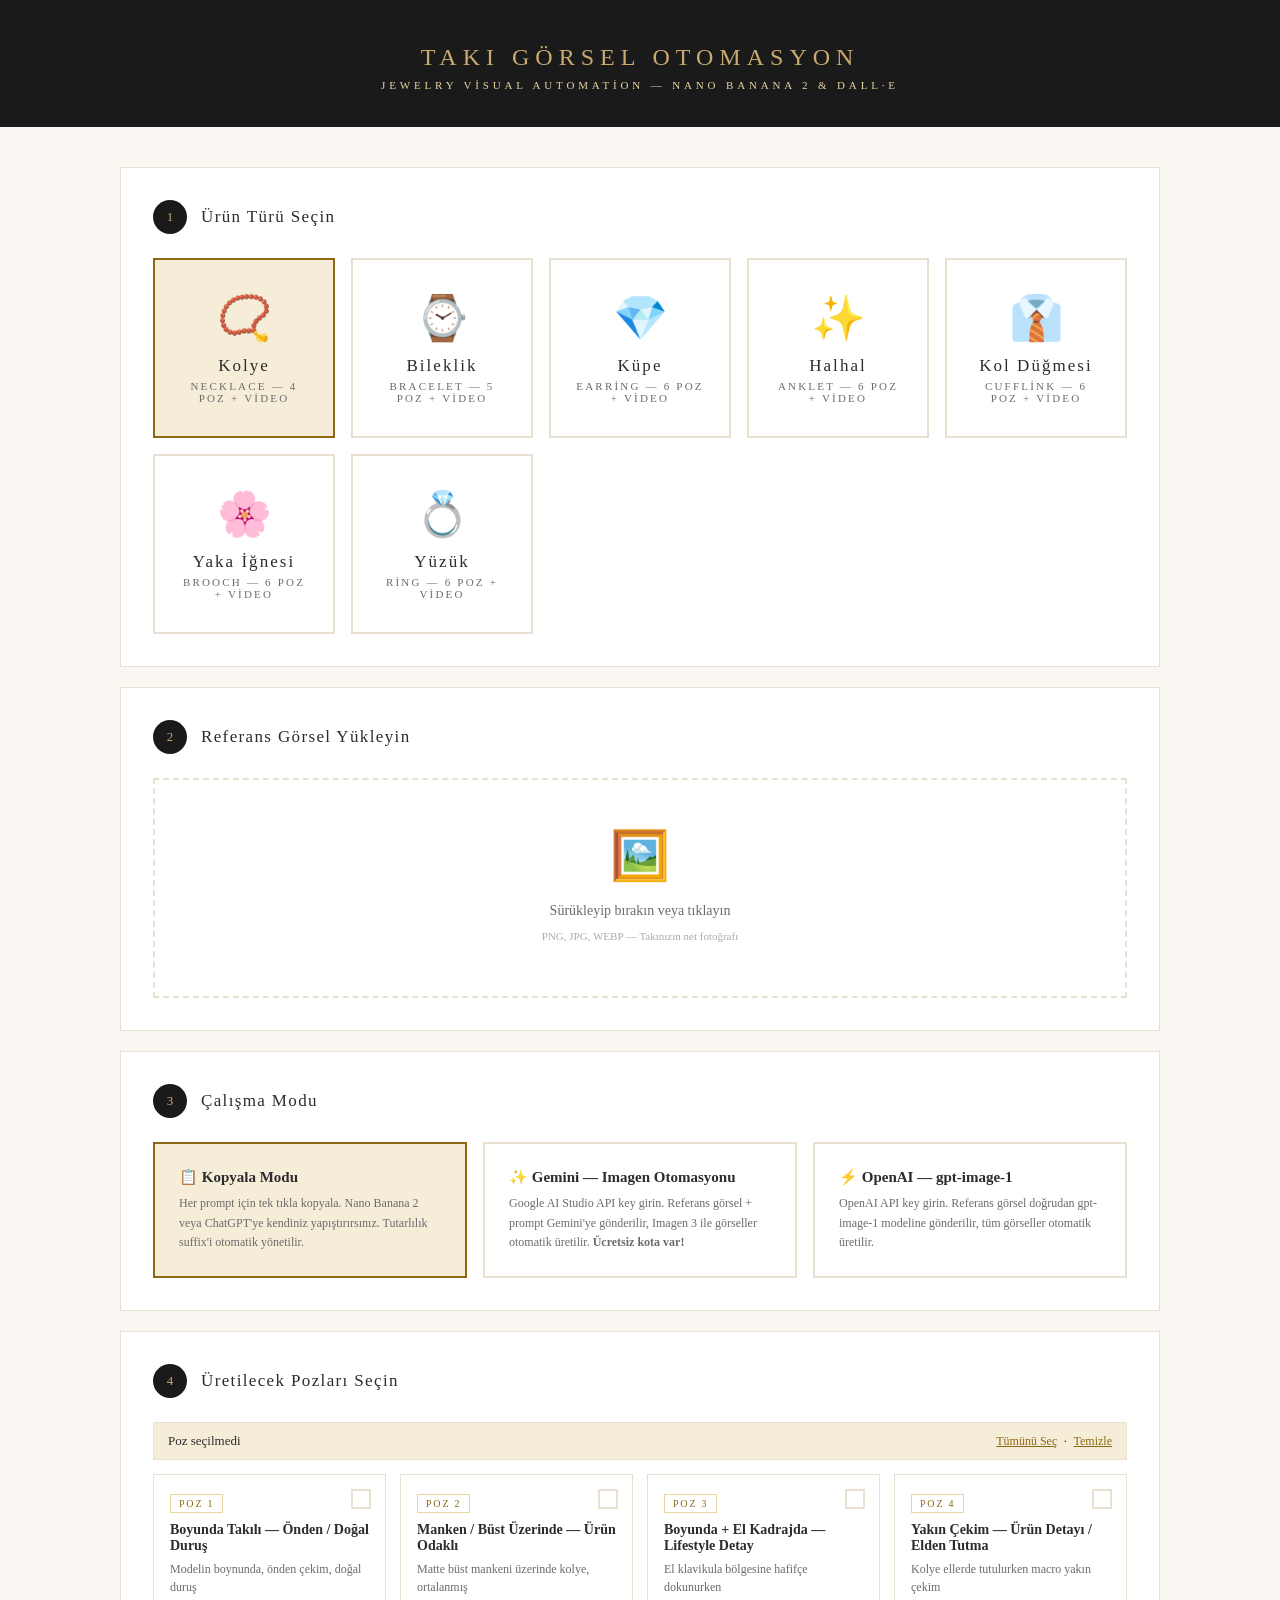
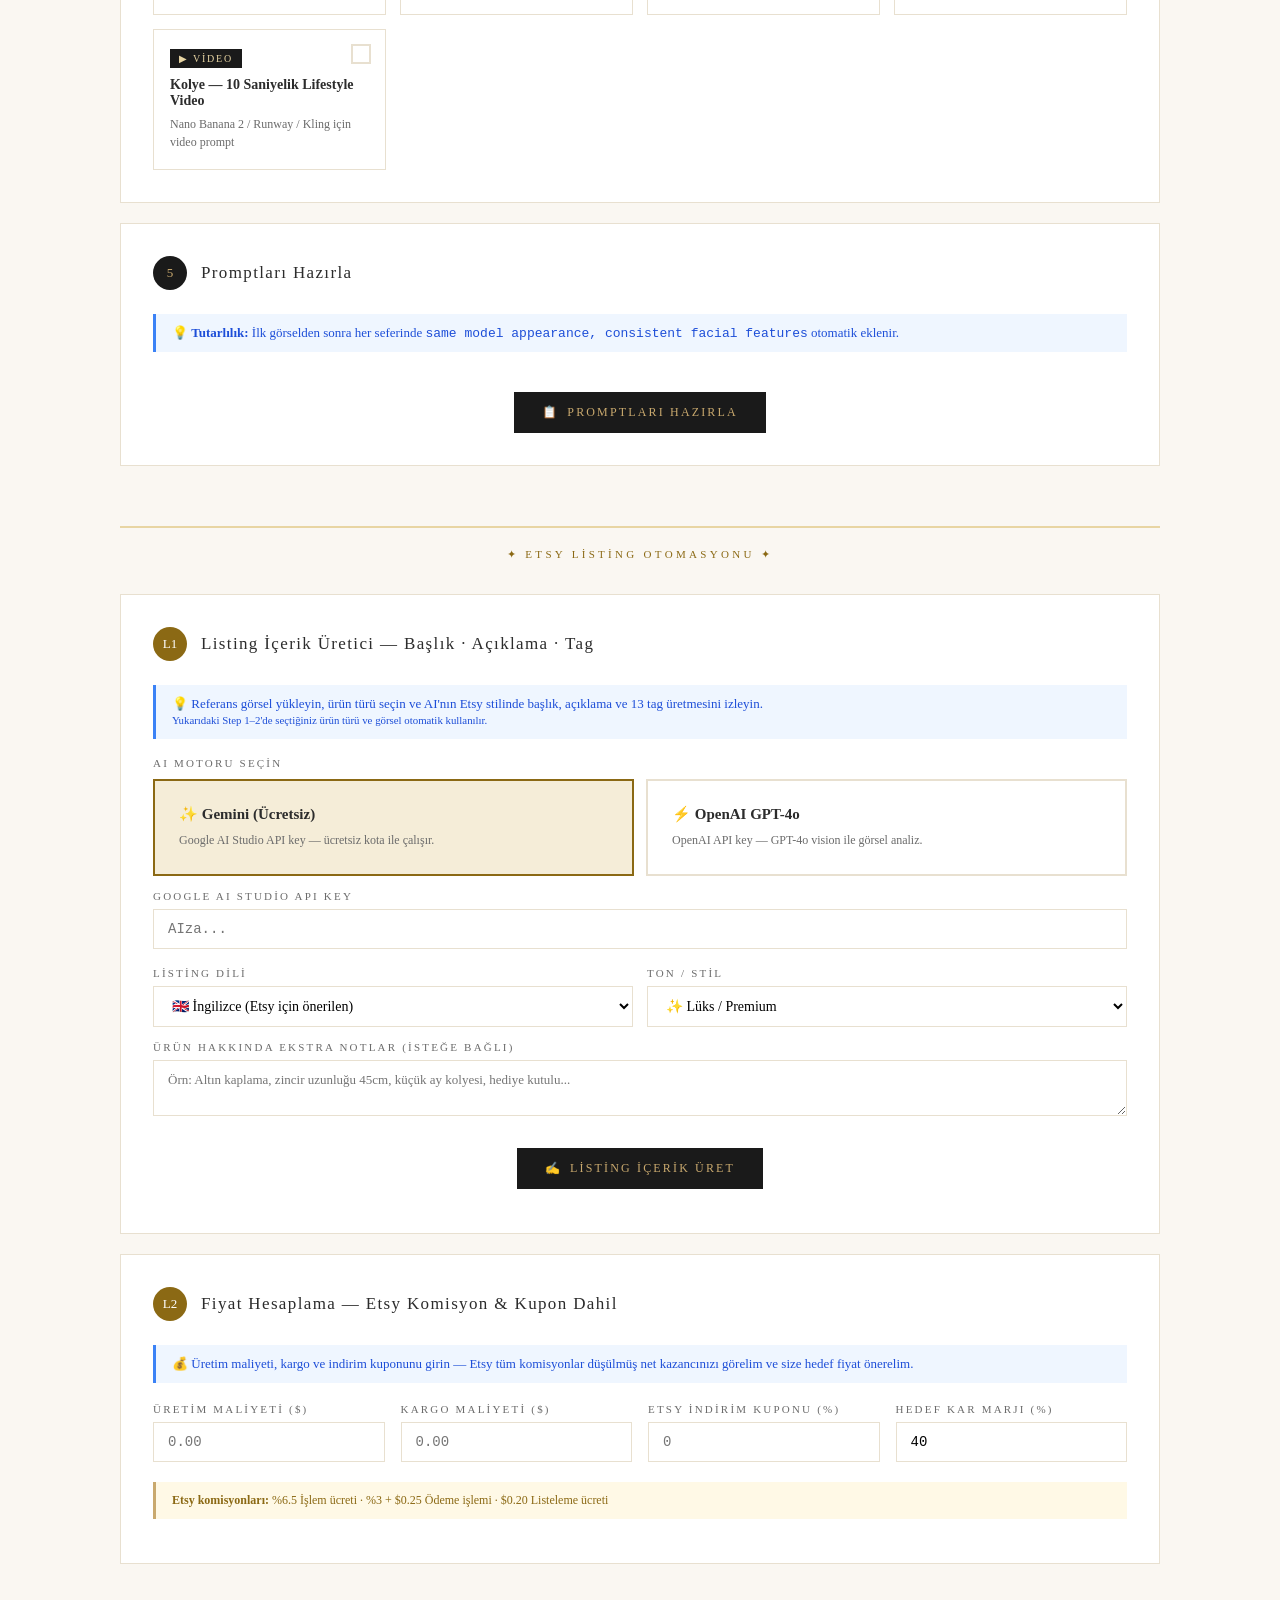
==== commit c17e7c77: "Add Etsy listing automation and pricing calculator modules - Listing İçerik Üretici: reference image" ====
--- a/jewelry-automation/index.html
+++ b/jewelry-automation/index.html
@@ -310,6 +310,96 @@
     }
     .hidden { display: none !important; }
     #results-section.visible { display: block; }
+
+    /* ── Section Divider ── */
+    .section-divider {
+      margin: 60px 0 40px;
+      border: none;
+      border-top: 2px solid var(--gold-light);
+      position: relative;
+    }
+    .section-divider-label {
+      text-align: center;
+      margin: -24px 0 32px;
+    }
+    .section-divider-label span {
+      background: var(--cream);
+      padding: 0 20px;
+      font-size: 11px;
+      text-transform: uppercase;
+      letter-spacing: .3em;
+      color: var(--gold-dark);
+    }
+
+    /* ── Listing Output ── */
+    .listing-output { display: none; margin-top: 28px; }
+    .listing-output.visible { display: block; }
+    .listing-field { margin-bottom: 20px; }
+    .listing-field label {
+      display: block; font-size: 11px; text-transform: uppercase;
+      letter-spacing: .2em; color: var(--muted); margin-bottom: 7px;
+    }
+    .listing-field .output-box {
+      width: 100%; padding: 14px 16px;
+      border: 1px solid var(--border);
+      font-size: 13px; line-height: 1.7; font-family: inherit;
+      background: var(--cream); color: var(--text);
+      resize: vertical; min-height: 60px;
+    }
+    .listing-field .output-box.desc { min-height: 220px; }
+    .listing-copy-row {
+      display: flex; align-items: center; gap: 10px; margin-top: 6px;
+    }
+    .char-count { font-size: 11px; color: var(--muted); }
+    .char-count.warn { color: #E65; }
+
+    /* ── Tags grid ── */
+    .tags-display {
+      display: flex; flex-wrap: wrap; gap: 8px; margin-top: 6px;
+    }
+    .tag-chip {
+      padding: 4px 10px; border: 1px solid var(--gold-light);
+      background: var(--sand); font-size: 12px; color: var(--gold-dark);
+      cursor: pointer; transition: background .2s;
+      font-family: inherit;
+    }
+    .tag-chip:hover { background: var(--gold-light); }
+
+    /* ── Pricing ── */
+    .price-grid {
+      display: grid; grid-template-columns: repeat(auto-fill, minmax(200px, 1fr)); gap: 16px;
+      margin-bottom: 20px;
+    }
+    .price-result {
+      background: var(--sand); border: 1px solid var(--border);
+      padding: 20px; text-align: center; margin-top: 20px; display: none;
+    }
+    .price-result.visible { display: block; }
+    .price-result h3 { font-size: 13px; text-transform: uppercase; letter-spacing: .15em; color: var(--muted); margin-bottom: 16px; }
+    .price-tiers { display: grid; grid-template-columns: repeat(3, 1fr); gap: 12px; margin-bottom: 20px; }
+    .price-tier {
+      border: 2px solid var(--border); padding: 16px 10px; text-align: center; background: #fff;
+      cursor: pointer; transition: border-color .2s;
+    }
+    .price-tier:hover { border-color: var(--gold); }
+    .price-tier.recommended { border-color: var(--gold-dark); background: var(--sand); }
+    .price-tier .tier-label { font-size: 10px; text-transform: uppercase; letter-spacing: .2em; color: var(--muted); margin-bottom: 6px; }
+    .price-tier .tier-price { font-size: 26px; color: var(--dark); margin-bottom: 4px; }
+    .price-tier .tier-badge {
+      font-size: 9px; text-transform: uppercase; letter-spacing: .15em;
+      background: var(--gold-dark); color: #fff; padding: 2px 6px; display: inline-block;
+    }
+    .price-breakdown {
+      font-size: 12px; text-align: left; line-height: 1.9; color: var(--muted);
+      border-top: 1px solid var(--border); padding-top: 14px; margin-top: 4px;
+    }
+    .price-breakdown .row { display: flex; justify-content: space-between; }
+    .price-breakdown .row.total { color: var(--dark); font-weight: 600; border-top: 1px solid var(--border); margin-top: 4px; padding-top: 4px; }
+    .price-breakdown .row.profit { color: #15803D; }
+
+    @media (max-width: 600px) {
+      .price-tiers { grid-template-columns: 1fr; }
+    }
   </style>
 </head>
 <body>
@@ -483,6 +573,166 @@
     <div class="results-grid" id="results-grid"></div>
   </div>
 
+  <!-- ═══════════════════════════════════════════════════════════
+       BÖLÜM 2 — ETsY LİSTİNG OTOMASYONU
+  ══════════════════════════════════════════════════════════════ -->
+  <hr class="section-divider" />
+  <div class="section-divider-label"><span>✦ Etsy Listing Otomasyonu ✦</span></div>
+
+  <!-- LISTING STEP 1 – API & Görsel -->
+  <div class="step">
+    <div class="step-head">
+      <div class="step-num" style="background:var(--gold-dark);color:#fff;">L1</div>
+      <h2>Listing İçerik Üretici — Başlık · Açıklama · Tag</h2>
+    </div>
+    <div class="banner banner-info">
+      💡 Referans görsel yükleyin, ürün türü seçin ve AI'nın Etsy stilinde başlık, açıklama ve 13 tag üretmesini izleyin.<br>
+      <small>Yukarıdaki Step 1–2'de seçtiğiniz ürün türü ve görsel otomatik kullanılır.</small>
+    </div>
+
+    <!-- API key seçimi -->
+    <div style="margin-top:18px;">
+      <label style="font-size:11px;text-transform:uppercase;letter-spacing:.2em;color:var(--muted);display:block;margin-bottom:10px;">AI Motoru Seçin</label>
+      <div style="display:flex;gap:12px;flex-wrap:wrap;">
+        <div class="mode-card active" data-lmode="gemini" onclick="selectListingMode('gemini')" style="flex:1;min-width:200px;">
+          <h3>✨ Gemini (Ücretsiz)</h3>
+          <p>Google AI Studio API key — ücretsiz kota ile çalışır.</p>
+        </div>
+        <div class="mode-card" data-lmode="openai" onclick="selectListingMode('openai')" style="flex:1;min-width:200px;">
+          <h3>⚡ OpenAI GPT-4o</h3>
+          <p>OpenAI API key — GPT-4o vision ile görsel analiz.</p>
+        </div>
+      </div>
+
+      <div id="listing-gemini-key-row" style="margin-top:14px;" class="field">
+        <label>Google AI Studio API Key</label>
+        <input type="password" id="listing-gemini-key" placeholder="AIza..." autocomplete="off"
+          oninput="syncKey('gemini')" />
+      </div>
+      <div id="listing-openai-key-row" style="margin-top:14px;" class="field hidden">
+        <label>OpenAI API Key</label>
+        <input type="password" id="listing-openai-key" placeholder="sk-..." autocomplete="off"
+          oninput="syncKey('openai')" />
+      </div>
+    </div>
+
+    <!-- Dil & Ton -->
+    <div style="margin-top:18px;display:grid;grid-template-columns:1fr 1fr;gap:14px;">
+      <div class="field">
+        <label>Listing Dili</label>
+        <select id="listing-lang" style="width:100%;padding:11px 14px;border:1px solid var(--border);font-size:14px;font-family:inherit;outline:none;background:#fff;">
+          <option value="en">🇬🇧 İngilizce (Etsy için önerilen)</option>
+          <option value="tr">🇹🇷 Türkçe</option>
+        </select>
+      </div>
+      <div class="field">
+        <label>Ton / Stil</label>
+        <select id="listing-tone" style="width:100%;padding:11px 14px;border:1px solid var(--border);font-size:14px;font-family:inherit;outline:none;background:#fff;">
+          <option value="luxury">✨ Lüks / Premium</option>
+          <option value="warm">💛 Sıcak / Duygusal</option>
+          <option value="minimal">🖤 Minimal / Sade</option>
+        </select>
+      </div>
+    </div>
+
+    <!-- Ekstra notlar -->
+    <div class="field" style="margin-top:14px;">
+      <label>Ürün Hakkında Ekstra Notlar (isteğe bağlı)</label>
+      <textarea id="listing-notes" rows="2"
+        style="width:100%;padding:11px 14px;border:1px solid var(--border);font-size:13px;font-family:inherit;resize:vertical;outline:none;"
+        placeholder="Örn: Altın kaplama, zincir uzunluğu 45cm, küçük ay kolyesi, hediye kutulu..."></textarea>
+    </div>
+
+    <div class="gen-section">
+      <button class="btn btn-primary" id="listing-btn" onclick="generateListing()">
+        <span>✍️</span> Listing İçerik Üret
+      </button>
+    </div>
+    <div id="listing-status" style="margin-top:12px;"></div>
+
+    <!-- SONUÇLAR -->
+    <div class="listing-output" id="listing-output">
+
+      <!-- Başlık -->
+      <div class="listing-field">
+        <label>Etsy Başlığı <span class="char-count" id="title-chars">(0/140)</span></label>
+        <textarea class="output-box" id="listing-title" rows="2"
+          oninput="updateCharCount('listing-title','title-chars',140)"></textarea>
+        <div class="listing-copy-row">
+          <button class="btn-copy" onclick="copyField('listing-title','btn-copy-title')" id="btn-copy-title">📋 Kopyala</button>
+        </div>
+      </div>
+
+      <!-- Açıklama -->
+      <div class="listing-field">
+        <label>Açıklama</label>
+        <textarea class="output-box desc" id="listing-desc"></textarea>
+        <div class="listing-copy-row">
+          <button class="btn-copy" onclick="copyField('listing-desc','btn-copy-desc')" id="btn-copy-desc">📋 Kopyala</button>
+        </div>
+      </div>
+
+      <!-- Taglar -->
+      <div class="listing-field">
+        <label>Etsy Tagleri <span class="char-count" id="tag-count">(0/13)</span></label>
+        <div class="tags-display" id="tags-display"></div>
+        <div class="listing-copy-row" style="margin-top:10px;">
+          <button class="btn-copy" onclick="copyTags('btn-copy-tags')" id="btn-copy-tags">📋 Tüm Tagleri Kopyala</button>
+          <span style="font-size:11px;color:var(--muted);">Virgülle ayrılmış formatta</span>
+        </div>
+      </div>
+
+    </div>
+  </div>
+
+  <!-- LISTING STEP 2 – Fiyat Hesaplama -->
+  <div class="step">
+    <div class="step-head">
+      <div class="step-num" style="background:var(--gold-dark);color:#fff;">L2</div>
+      <h2>Fiyat Hesaplama — Etsy Komisyon &amp; Kupon Dahil</h2>
+    </div>
+    <div class="banner banner-info">
+      💰 Üretim maliyeti, kargo ve indirim kuponunu girin — Etsy tüm komisyonlar düşülmüş net kazancınızı görelim ve size hedef fiyat önerelim.
+    </div>
+
+    <div class="price-grid" style="margin-top:20px;">
+      <div class="field">
+        <label>Üretim Maliyeti ($)</label>
+        <input type="number" id="cost-production" placeholder="0.00" min="0" step="0.01"
+          style="width:100%;padding:11px 14px;border:1px solid var(--border);font-size:14px;outline:none;"
+          oninput="calcPrice()" />
+      </div>
+      <div class="field">
+        <label>Kargo Maliyeti ($)</label>
+        <input type="number" id="cost-shipping" placeholder="0.00" min="0" step="0.01"
+          style="width:100%;padding:11px 14px;border:1px solid var(--border);font-size:14px;outline:none;"
+          oninput="calcPrice()" />
+      </div>
+      <div class="field">
+        <label>Etsy İndirim Kuponu (%)</label>
+        <input type="number" id="cost-coupon" placeholder="0" min="0" max="90" step="1"
+          style="width:100%;padding:11px 14px;border:1px solid var(--border);font-size:14px;outline:none;"
+          oninput="calcPrice()" />
+      </div>
+      <div class="field">
+        <label>Hedef Kar Marjı (%)</label>
+        <input type="number" id="cost-margin" placeholder="40" min="1" max="500" step="1" value="40"
+          style="width:100%;padding:11px 14px;border:1px solid var(--border);font-size:14px;outline:none;"
+          oninput="calcPrice()" />
+      </div>
+    </div>
+
+    <div class="banner banner-warn" style="font-size:12px;">
+      <strong>Etsy komisyonları:</strong> %6.5 İşlem ücreti · %3 + $0.25 Ödeme işlemi · $0.20 Listeleme ücreti
+    </div>
+
+    <div class="price-result" id="price-result">
+      <h3>Önerilen Fiyatlar</h3>
+      <div class="price-tiers" id="price-tiers"></div>
+      <div class="price-breakdown" id="price-breakdown"></div>
+    </div>
+  </div>
+
 </main>
 
 <script>
@@ -3075,6 +3325,350 @@
 ───────────────────────────────────────── */
 renderPoses();
 updateActionUI();
+
+/* ═══════════════════════════════════════════════════
+   ETsY LİSTİNG OTOMASYONU
+═══════════════════════════════════════════════════ */
+
+let listingState = { mode: 'gemini', tags: [] };
+
+/* ── Mod seçimi ── */
+function selectListingMode(m) {
+  listingState.mode = m;
+  document.querySelectorAll('[data-lmode]').forEach(c =>
+    c.classList.toggle('active', c.dataset.lmode === m)
+  );
+  document.getElementById('listing-gemini-key-row').classList.toggle('hidden', m !== 'gemini');
+  document.getElementById('listing-openai-key-row').classList.toggle('hidden', m !== 'openai');
+}
+
+/* Key senkronizasyonu (üstteki key alanlarıyla) */
+function syncKey(provider) {
+  if (provider === 'gemini') {
+    const v = document.getElementById('listing-gemini-key').value;
+    const upper = document.getElementById('gemini-key');
+    if (upper && !upper.value) upper.value = v;
+  } else {
+    const v = document.getElementById('listing-openai-key').value;
+    const upper = document.getElementById('api-key');
+    if (upper && !upper.value) upper.value = v;
+  }
+}
+
+function getListingApiKey() {
+  if (listingState.mode === 'gemini') {
+    return document.getElementById('listing-gemini-key').value.trim() ||
+           document.getElementById('gemini-key').value.trim();
+  }
+  return document.getElementById('listing-openai-key').value.trim() ||
+         document.getElementById('api-key').value.trim();
+}
+
+/* ── Listing üretme ── */
+async function generateListing() {
+  if (!state.refBase64) {
+    showListingStatus('Lütfen önce yukarıdaki Step 2\'de referans görsel yükleyin.', 'warn');
+    return;
+  }
+  const apiKey = getListingApiKey();
+  if (!apiKey) {
+    showListingStatus('Lütfen API key girin.', 'warn');
+    return;
+  }
+
+  const btn = document.getElementById('listing-btn');
+  btn.disabled = true;
+  showListingStatus('⏳ İçerik üretiliyor...', 'info');
+
+  const lang = document.getElementById('listing-lang').value;
+  const tone = document.getElementById('listing-tone').value;
+  const notes = document.getElementById('listing-notes').value.trim();
+  const type = state.type;
+
+  const prompt = buildListingPrompt(type, lang, tone, notes);
+
+  try {
+    let result;
+    if (listingState.mode === 'gemini') {
+      result = await callGeminiListing(apiKey, prompt);
+    } else {
+      result = await callOpenAIListing(apiKey, prompt);
+    }
+    applyListingResult(result);
+    showListingStatus('✅ İçerik başarıyla üretildi. Düzenleyip kopyalayabilirsiniz.', 'ok');
+  } catch (err) {
+    showListingStatus('❌ Hata: ' + err.message, 'error');
+  } finally {
+    btn.disabled = false;
+  }
+}
+
+function buildListingPrompt(type, lang, tone, notes) {
+  const typeNames = {
+    kolye: 'necklace', bileklik: 'bracelet', kupe: 'earring',
+    halhal: 'anklet', koldugmesi: 'cufflink', yakaiğnesi: 'brooch', yuzuk: 'ring'
+  };
+  const toneGuides = {
+    luxury: 'Use premium, sophisticated, editorial language. Evoke exclusivity and craftsmanship.',
+    warm: 'Use warm, emotional, personal language. Make the reader feel connected and gifting-oriented.',
+    minimal: 'Use clean, concise, modern language. No fluff, just clarity and elegance.'
+  };
+  const langGuide = lang === 'tr'
+    ? 'Write EVERYTHING in Turkish (başlık, açıklama ve taglar).'
+    : 'Write EVERYTHING in English.';
+
+  const extraNotes = notes ? `\n\nSeller notes about this product: ${notes}` : '';
+
+  return `You are an expert Etsy SEO copywriter specializing in handmade jewelry listings.
+Analyze the uploaded reference jewelry image carefully and create a complete Etsy listing.
+
+JEWELRY TYPE: ${typeNames[type] || type}
+LANGUAGE: ${langGuide}
+TONE: ${toneGuides[tone]}${extraNotes}
+
+STYLE REFERENCE — Your listings must match this proven format:
+
+TITLE FORMAT (max 140 chars):
+"[Product Name] [Metal/Style] • [Feature 1] • [Feature 2] • [Gift Occasion]"
+Example: "Star Necklace Gold • Summer Dainty Star Pendant • Tiny Star Charm Necklace • Minimalist Celestial Jewelry • Birthday Gift for Her"
+
+DESCRIPTION FORMAT (use emojis and sections):
+- Opening line: ✨ [Product Name] | [key feature] | [occasion]
+- One emotional hook paragraph (2-3 sentences)
+- 💛 WHY YOU'LL LOVE IT section with 5-6 bullet points
+- 🎁 PERFECT FOR section with gift occasions
+- 📦 SHIPPING section (ships in 3-5 business days, gift wrapping included)
+
+TAGS: Exactly 13 tags, lowercase, underscores for spaces, max 20 chars each.
+Mix: product descriptors + gift keywords + style keywords + material + occasion.
+
+OUTPUT FORMAT (respond ONLY with valid JSON, no markdown fences):
+{
+  "title": "...",
+  "description": "...",
+  "tags": ["tag1","tag2","tag3","tag4","tag5","tag6","tag7","tag8","tag9","tag10","tag11","tag12","tag13"]
+}`;
+}
+
+async function callGeminiListing(apiKey, prompt) {
+  const mimeType = state.refFile ? state.refFile.type : 'image/jpeg';
+  const resp = await fetch(
+    `https://generativelanguage.googleapis.com/v1beta/models/gemini-2.0-flash:generateContent?key=${apiKey}`,
+    {
+      method: 'POST',
+      headers: { 'Content-Type': 'application/json' },
+      body: JSON.stringify({
+        contents: [{ parts: [
+          { inline_data: { mime_type: mimeType, data: state.refBase64 } },
+          { text: prompt }
+        ]}],
+        generationConfig: { responseMimeType: 'application/json' }
+      })
+    }
+  );
+  if (!resp.ok) { const e = await resp.json(); throw new Error(e.error?.message || `HTTP ${resp.status}`); }
+  const data = await resp.json();
+  const text = data.candidates?.[0]?.content?.parts?.[0]?.text || '';
+  return parseListingJSON(text);
+}
+
+async function callOpenAIListing(apiKey, prompt) {
+  const mimeType = state.refFile ? state.refFile.type : 'image/jpeg';
+  const resp = await fetch('https://api.openai.com/v1/chat/completions', {
+    method: 'POST',
+    headers: { 'Authorization': `Bearer ${apiKey}`, 'Content-Type': 'application/json' },
+    body: JSON.stringify({
+      model: 'gpt-4o',
+      response_format: { type: 'json_object' },
+      messages: [{
+        role: 'user',
+        content: [
+          { type: 'image_url', image_url: { url: `data:${mimeType};base64,${state.refBase64}` } },
+          { type: 'text', text: prompt }
+        ]
+      }],
+      max_tokens: 2000
+    })
+  });
+  if (!resp.ok) { const e = await resp.json(); throw new Error(e.error?.message || `HTTP ${resp.status}`); }
+  const data = await resp.json();
+  const text = data.choices?.[0]?.message?.content || '';
+  return parseListingJSON(text);
+}
+
+function parseListingJSON(text) {
+  try {
+    // remove potential markdown fences
+    const clean = text.replace(/```json\n?/gi,'').replace(/```\n?/g,'').trim();
+    const obj = JSON.parse(clean);
+    if (!obj.title || !obj.description || !Array.isArray(obj.tags)) throw new Error('Eksik alanlar');
+    return obj;
+  } catch {
+    throw new Error('AI geçerli JSON döndürmedi. Tekrar deneyin.');
+  }
+}
+
+function applyListingResult(result) {
+  document.getElementById('listing-title').value = result.title;
+  document.getElementById('listing-desc').value = result.description;
+  listingState.tags = result.tags.slice(0, 13);
+
+  updateCharCount('listing-title', 'title-chars', 140);
+  renderTags();
+
+  document.getElementById('listing-output').classList.add('visible');
+  document.getElementById('listing-output').scrollIntoView({ behavior: 'smooth', block: 'start' });
+}
+
+function renderTags() {
+  const display = document.getElementById('tags-display');
+  display.innerHTML = listingState.tags.map((t, i) =>
+    `<button class="tag-chip" onclick="copyTag('${escHtml(t)}')" title="Kopyala">${escHtml(t)}</button>`
+  ).join('');
+  const count = listingState.tags.length;
+  const el = document.getElementById('tag-count');
+  el.textContent = `(${count}/13)`;
+  el.className = 'char-count' + (count > 13 ? ' warn' : '');
+}
+
+function copyTag(t) {
+  navigator.clipboard.writeText(t).catch(() => {});
+}
+
+function copyTags(btnId) {
+  const text = listingState.tags.join(', ');
+  navigator.clipboard.writeText(text).then(() => {
+    const btn = document.getElementById(btnId);
+    const orig = btn.innerHTML;
+    btn.innerHTML = '✓ Kopyalandı';
+    btn.classList.add('copied');
+    setTimeout(() => { btn.innerHTML = orig; btn.classList.remove('copied'); }, 2000);
+  });
+}
+
+function updateCharCount(fieldId, countId, max) {
+  const len = document.getElementById(fieldId).value.length;
+  const el = document.getElementById(countId);
+  el.textContent = `(${len}/${max})`;
+  el.className = 'char-count' + (len > max ? ' warn' : '');
+}
+
+function copyField(fieldId, btnId) {
+  const val = document.getElementById(fieldId).value;
+  navigator.clipboard.writeText(val).then(() => {
+    const btn = document.getElementById(btnId);
+    const orig = btn.innerHTML;
+    btn.innerHTML = '✓ Kopyalandı';
+    btn.classList.add('copied');
+    setTimeout(() => { btn.innerHTML = orig; btn.classList.remove('copied'); }, 2000);
+  });
+}
+
+function showListingStatus(msg, type='info') {
+  document.getElementById('listing-status').innerHTML =
+    `<div class="banner banner-${type}">${msg}</div>`;
+}
+
+/* ═══════════════════════════════════════════════════
+   FİYAT HESAPLAMA
+═══════════════════════════════════════════════════ */
+
+function calcPrice() {
+  const production = parseFloat(document.getElementById('cost-production').value) || 0;
+  const shipping   = parseFloat(document.getElementById('cost-shipping').value)   || 0;
+  const coupon     = parseFloat(document.getElementById('cost-coupon').value)     || 0;
+  const marginPct  = parseFloat(document.getElementById('cost-margin').value)     || 40;
+
+  if (production === 0 && shipping === 0) {
+    document.getElementById('price-result').classList.remove('visible');
+    return;
+  }
+
+  // Etsy fixed fees
+  const ETSY_TRANSACTION = 0.065;  // 6.5% of sale price
+  const ETSY_PAYMENT_PCT = 0.03;   // 3%
+  const ETSY_PAYMENT_FIXED = 0.25; // $0.25
+  const ETSY_LISTING = 0.20;       // $0.20
+
+  const couponFactor = 1 - coupon / 100; // e.g. 10% off → 0.90
+
+  // For a listing price P:
+  // buyer_pays = P * couponFactor (simplified: coupon applied to item)
+  // etsy_transaction = P * ETSY_TRANSACTION (charged on pre-discount price typically, but let's use discounted)
+  // Actually Etsy charges transaction fee on the discounted price
+  // net_revenue = P*couponFactor - P*couponFactor*ETSY_TRANSACTION - (P*couponFactor*ETSY_PAYMENT_PCT + ETSY_PAYMENT_FIXED) - ETSY_LISTING - production - shipping
+
+  // Simplify: effective = P * couponFactor
+  // fees_variable = effective * (ETSY_TRANSACTION + ETSY_PAYMENT_PCT) = effective * 0.095
+  // fees_fixed = ETSY_PAYMENT_FIXED + ETSY_LISTING = 0.45
+  // net = effective * (1 - 0.095) - 0.45 - production - shipping
+  // net = P * couponFactor * 0.905 - 0.45 - production - shipping
+
+  // Break-even: net = 0 → P_be = (0.45 + production + shipping) / (couponFactor * 0.905)
+  const totalFixed = 0.45 + production + shipping;
+  const netFactor = couponFactor * 0.905;
+
+  const breakEven = totalFixed / netFactor;
+
+  // For target margin: net / (P*couponFactor) = marginPct/100
+  // P*couponFactor*0.905 - 0.45 - production - shipping = (marginPct/100) * P*couponFactor
+  // P*couponFactor*(0.905 - marginPct/100) = totalFixed
+  // P = totalFixed / (couponFactor * (0.905 - marginPct/100))
+  const marginFactor = 0.905 - marginPct / 100;
+  let recommended = marginFactor > 0 ? totalFixed / (couponFactor * marginFactor) : breakEven * 1.6;
+
+  // Three price points
+  const conservative = Math.ceil(breakEven * 1.3 * 20) / 20; // 30% above breakeven
+  const rec = Math.ceil(recommended * 20) / 20;
+  const premium = Math.ceil(recommended * 1.35 * 20) / 20;
+
+  // Calculate net profit for recommended
+  function netProfit(p) {
+    const eff = p * couponFactor;
+    return eff - eff * 0.095 - 0.45 - production - shipping;
+  }
+
+  const tiers = [
+    { label: 'Ekonomik', price: conservative, badge: null },
+    { label: 'Önerilen', price: rec, badge: '✦ İdeal', cls: 'recommended' },
+    { label: 'Premium', price: premium, badge: null },
+  ];
+
+  const tiersHTML = tiers.map(t => `
+    <div class="price-tier ${t.cls || ''}">
+      <div class="tier-label">${t.label}</div>
+      <div class="tier-price">$${t.price.toFixed(2)}</div>
+      ${t.badge ? `<div class="tier-badge">${t.badge}</div>` : ''}
+      <div style="font-size:11px;color:var(--muted);margin-top:6px;">
+        Net Kar: <strong style="color:#15803D;">$${netProfit(t.price).toFixed(2)}</strong>
+      </div>
+    </div>
+  `).join('');
+
+  const eff = rec * couponFactor;
+  const etsy_t = eff * ETSY_TRANSACTION;
+  const etsy_p = eff * ETSY_PAYMENT_PCT + ETSY_PAYMENT_FIXED;
+  const net = netProfit(rec);
+  const marginActual = ((net / eff) * 100).toFixed(1);
+
+  const breakdownHTML = `
+    <div class="price-breakdown">
+      <div style="font-size:11px;color:var(--muted);margin-bottom:8px;">Önerilen Fiyat ($${rec.toFixed(2)}) için maliyet dağılımı:</div>
+      <div class="row"><span>Alıcının ödediği${coupon > 0 ? ` (${coupon}% kupon sonrası)` : ''}</span><span>$${eff.toFixed(2)}</span></div>
+      <div class="row"><span>− Üretim maliyeti</span><span style="color:#B91C1C;">−$${production.toFixed(2)}</span></div>
+      <div class="row"><span>− Kargo maliyeti</span><span style="color:#B91C1C;">−$${shipping.toFixed(2)}</span></div>
+      <div class="row"><span>− Etsy işlem ücreti (%6.5)</span><span style="color:#B91C1C;">−$${etsy_t.toFixed(2)}</span></div>
+      <div class="row"><span>− Ödeme işlemi (%3 + $0.25)</span><span style="color:#B91C1C;">−$${etsy_p.toFixed(2)}</span></div>
+      <div class="row"><span>− Listeleme ücreti</span><span style="color:#B91C1C;">−$${ETSY_LISTING.toFixed(2)}</span></div>
+      <div class="row total profit"><span>Net Kazanç</span><span>$${net.toFixed(2)} (%${marginActual})</span></div>
+      ${coupon > 0 ? `<div style="margin-top:8px;font-size:11px;color:var(--muted);">⚠️ ${coupon}% kupon etkinken listeleme fiyatı $${rec.toFixed(2)} olmalı ki net kazanç korunabilsin.</div>` : ''}
+    </div>
+  `;
+
+  document.getElementById('price-tiers').innerHTML = tiersHTML;
+  document.getElementById('price-breakdown').innerHTML = breakdownHTML;
+  document.getElementById('price-result').classList.add('visible');
+}
 </script>
 </body>
 </html>
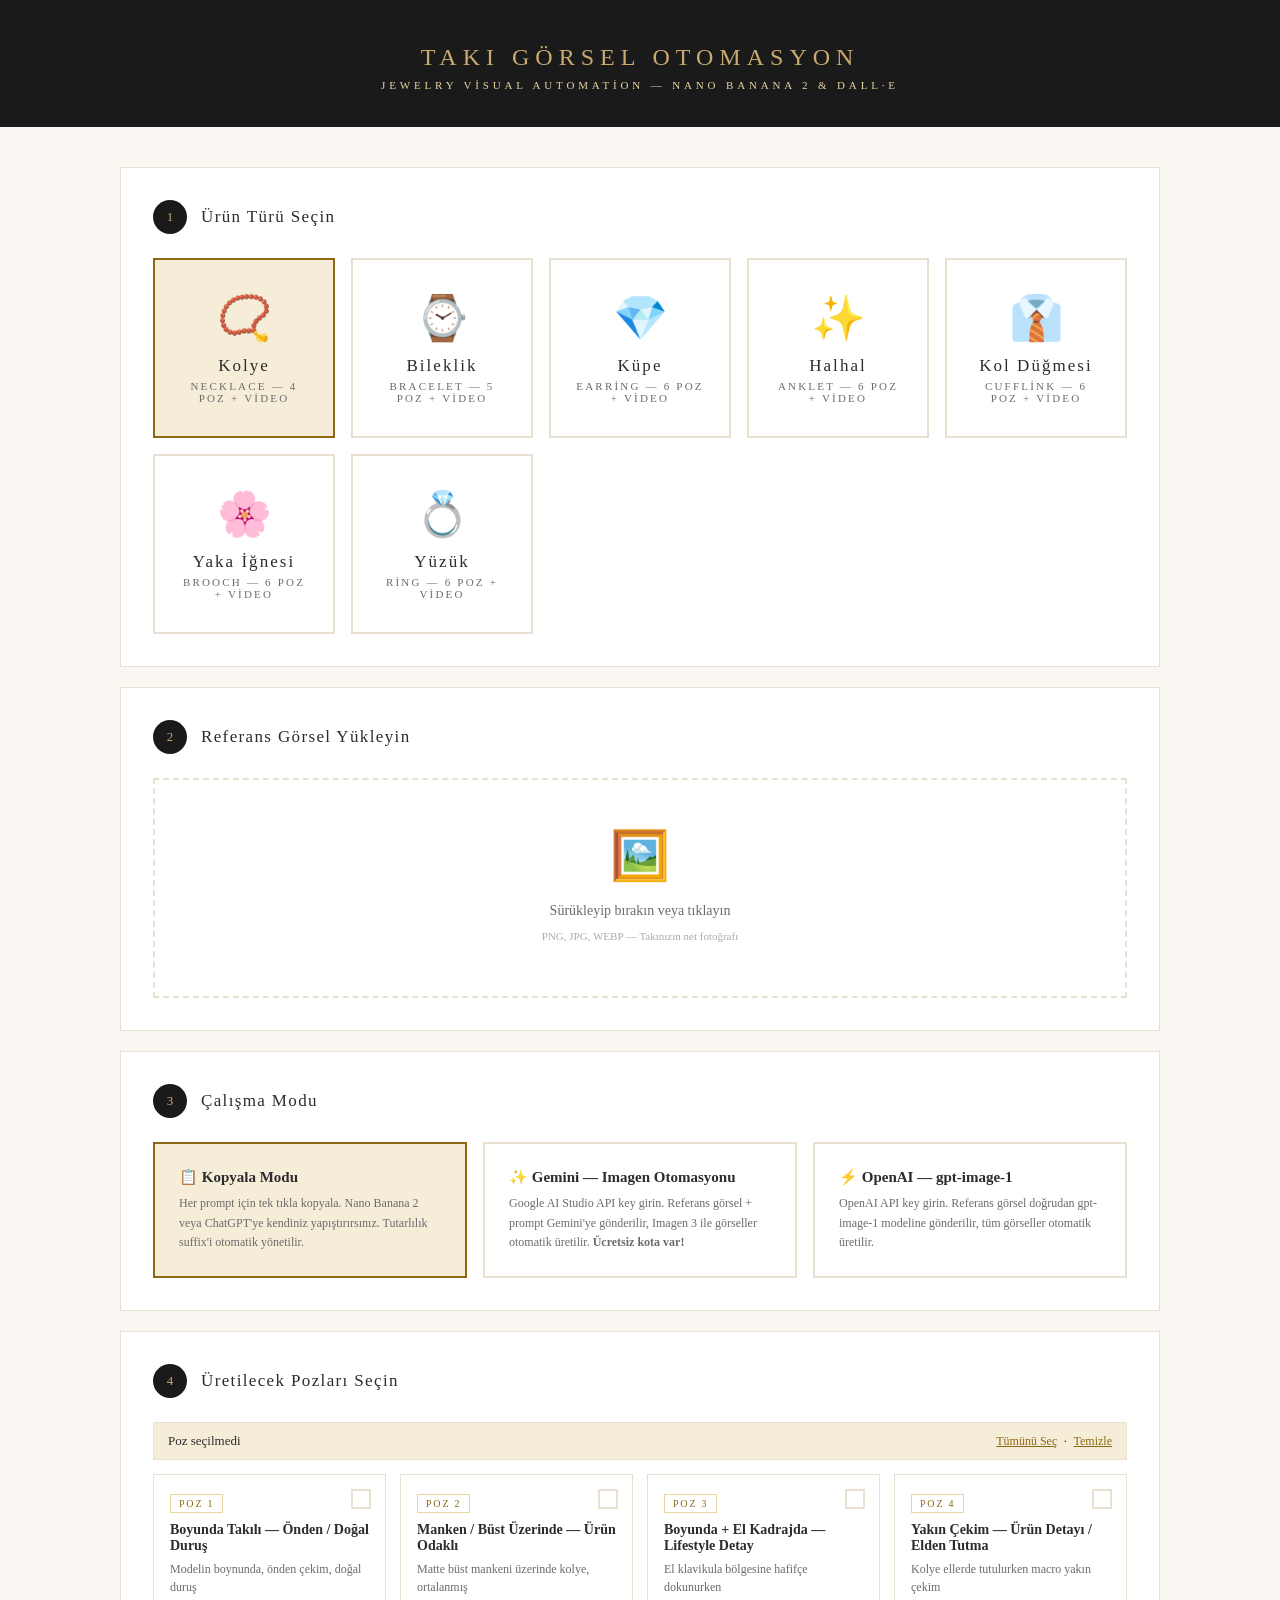
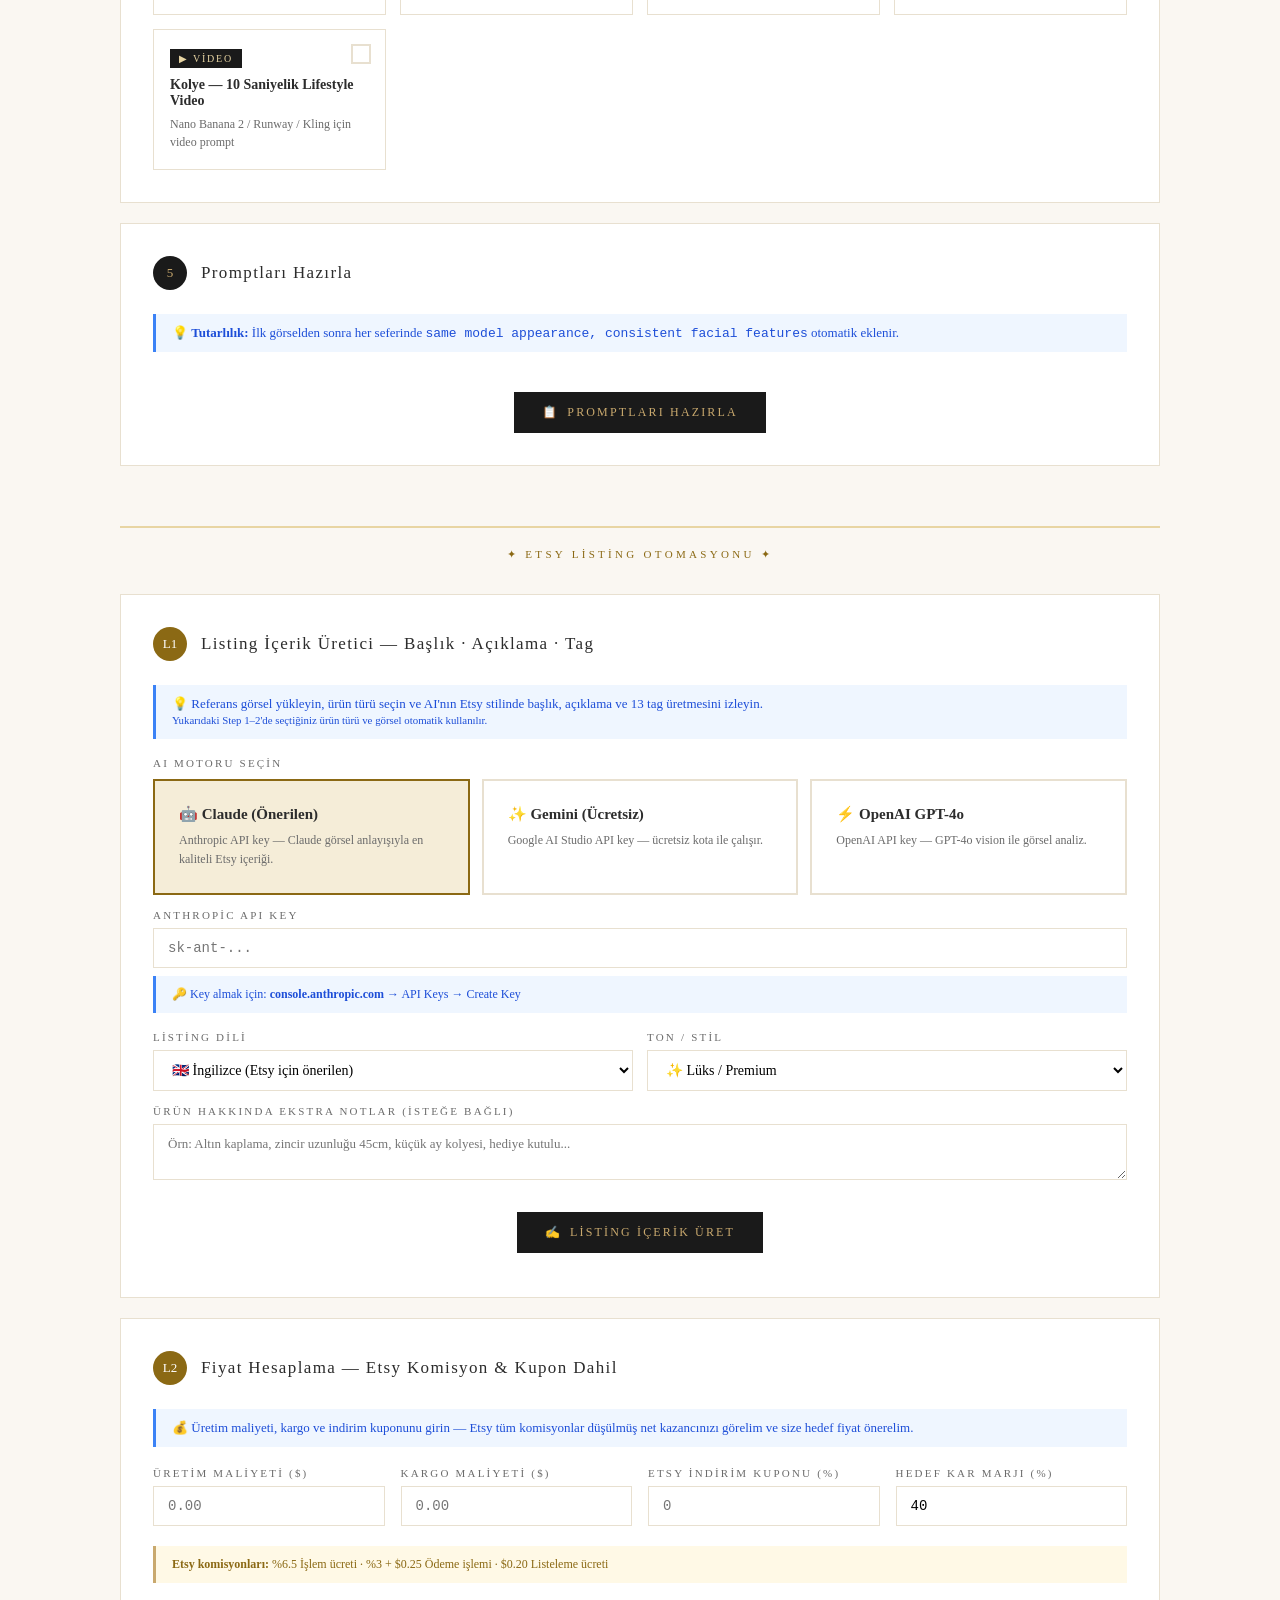
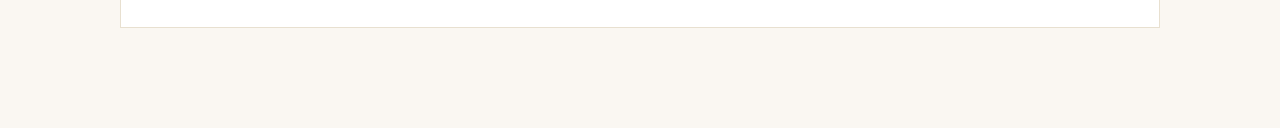
==== commit f98d0906: "Add Claude (Anthropic) as primary AI engine for listing generation - Claude (claude-opus-4-8) added " ====
--- a/jewelry-automation/index.html
+++ b/jewelry-automation/index.html
@@ -594,7 +594,11 @@
     <div style="margin-top:18px;">
       <label style="font-size:11px;text-transform:uppercase;letter-spacing:.2em;color:var(--muted);display:block;margin-bottom:10px;">AI Motoru Seçin</label>
       <div style="display:flex;gap:12px;flex-wrap:wrap;">
-        <div class="mode-card active" data-lmode="gemini" onclick="selectListingMode('gemini')" style="flex:1;min-width:200px;">
+        <div class="mode-card active" data-lmode="claude" onclick="selectListingMode('claude')" style="flex:1;min-width:200px;">
+          <h3>🤖 Claude (Önerilen)</h3>
+          <p>Anthropic API key — Claude görsel anlayışıyla en kaliteli Etsy içeriği.</p>
+        </div>
+        <div class="mode-card" data-lmode="gemini" onclick="selectListingMode('gemini')" style="flex:1;min-width:200px;">
           <h3>✨ Gemini (Ücretsiz)</h3>
           <p>Google AI Studio API key — ücretsiz kota ile çalışır.</p>
         </div>
@@ -604,7 +608,14 @@
         </div>
       </div>
 
-      <div id="listing-gemini-key-row" style="margin-top:14px;" class="field">
+      <div id="listing-claude-key-row" style="margin-top:14px;" class="field">
+        <label>Anthropic API Key</label>
+        <input type="password" id="listing-claude-key" placeholder="sk-ant-..." autocomplete="off" />
+        <div class="banner banner-info" style="margin-top:8px;font-size:12px;">
+          🔑 Key almak için: <strong>console.anthropic.com</strong> → API Keys → Create Key
+        </div>
+      </div>
+      <div id="listing-gemini-key-row" style="margin-top:14px;" class="field hidden">
         <label>Google AI Studio API Key</label>
         <input type="password" id="listing-gemini-key" placeholder="AIza..." autocomplete="off"
           oninput="syncKey('gemini')" />
@@ -3330,7 +3341,7 @@
    ETsY LİSTİNG OTOMASYONU
 ═══════════════════════════════════════════════════ */
 
-let listingState = { mode: 'gemini', tags: [] };
+let listingState = { mode: 'claude', tags: [] };
 
 /* ── Mod seçimi ── */
 function selectListingMode(m) {
@@ -3338,6 +3349,7 @@
   document.querySelectorAll('[data-lmode]').forEach(c =>
     c.classList.toggle('active', c.dataset.lmode === m)
   );
+  document.getElementById('listing-claude-key-row').classList.toggle('hidden', m !== 'claude');
   document.getElementById('listing-gemini-key-row').classList.toggle('hidden', m !== 'gemini');
   document.getElementById('listing-openai-key-row').classList.toggle('hidden', m !== 'openai');
 }
@@ -3356,6 +3368,9 @@
 }
 
 function getListingApiKey() {
+  if (listingState.mode === 'claude') {
+    return document.getElementById('listing-claude-key').value.trim();
+  }
   if (listingState.mode === 'gemini') {
     return document.getElementById('listing-gemini-key').value.trim() ||
            document.getElementById('gemini-key').value.trim();
@@ -3389,7 +3404,9 @@
 
   try {
     let result;
-    if (listingState.mode === 'gemini') {
+    if (listingState.mode === 'claude') {
+      result = await callClaudeListing(apiKey, prompt);
+    } else if (listingState.mode === 'gemini') {
       result = await callGeminiListing(apiKey, prompt);
     } else {
       result = await callOpenAIListing(apiKey, prompt);
@@ -3448,6 +3465,40 @@
   "description": "...",
   "tags": ["tag1","tag2","tag3","tag4","tag5","tag6","tag7","tag8","tag9","tag10","tag11","tag12","tag13"]
 }`;
+}
+
+async function callClaudeListing(apiKey, prompt) {
+  const mimeType = state.refFile ? state.refFile.type : 'image/jpeg';
+  const resp = await fetch('https://api.anthropic.com/v1/messages', {
+    method: 'POST',
+    headers: {
+      'x-api-key': apiKey,
+      'anthropic-version': '2023-06-01',
+      'anthropic-dangerous-allow-browser': 'true',
+      'content-type': 'application/json'
+    },
+    body: JSON.stringify({
+      model: 'claude-opus-4-8',
+      max_tokens: 2048,
+      messages: [{
+        role: 'user',
+        content: [
+          {
+            type: 'image',
+            source: { type: 'base64', media_type: mimeType, data: state.refBase64 }
+          },
+          { type: 'text', text: prompt }
+        ]
+      }]
+    })
+  });
+  if (!resp.ok) {
+    const e = await resp.json();
+    throw new Error(e.error?.message || `HTTP ${resp.status}`);
+  }
+  const data = await resp.json();
+  const text = data.content?.[0]?.text || '';
+  return parseListingJSON(text);
 }
 
 async function callGeminiListing(apiKey, prompt) {
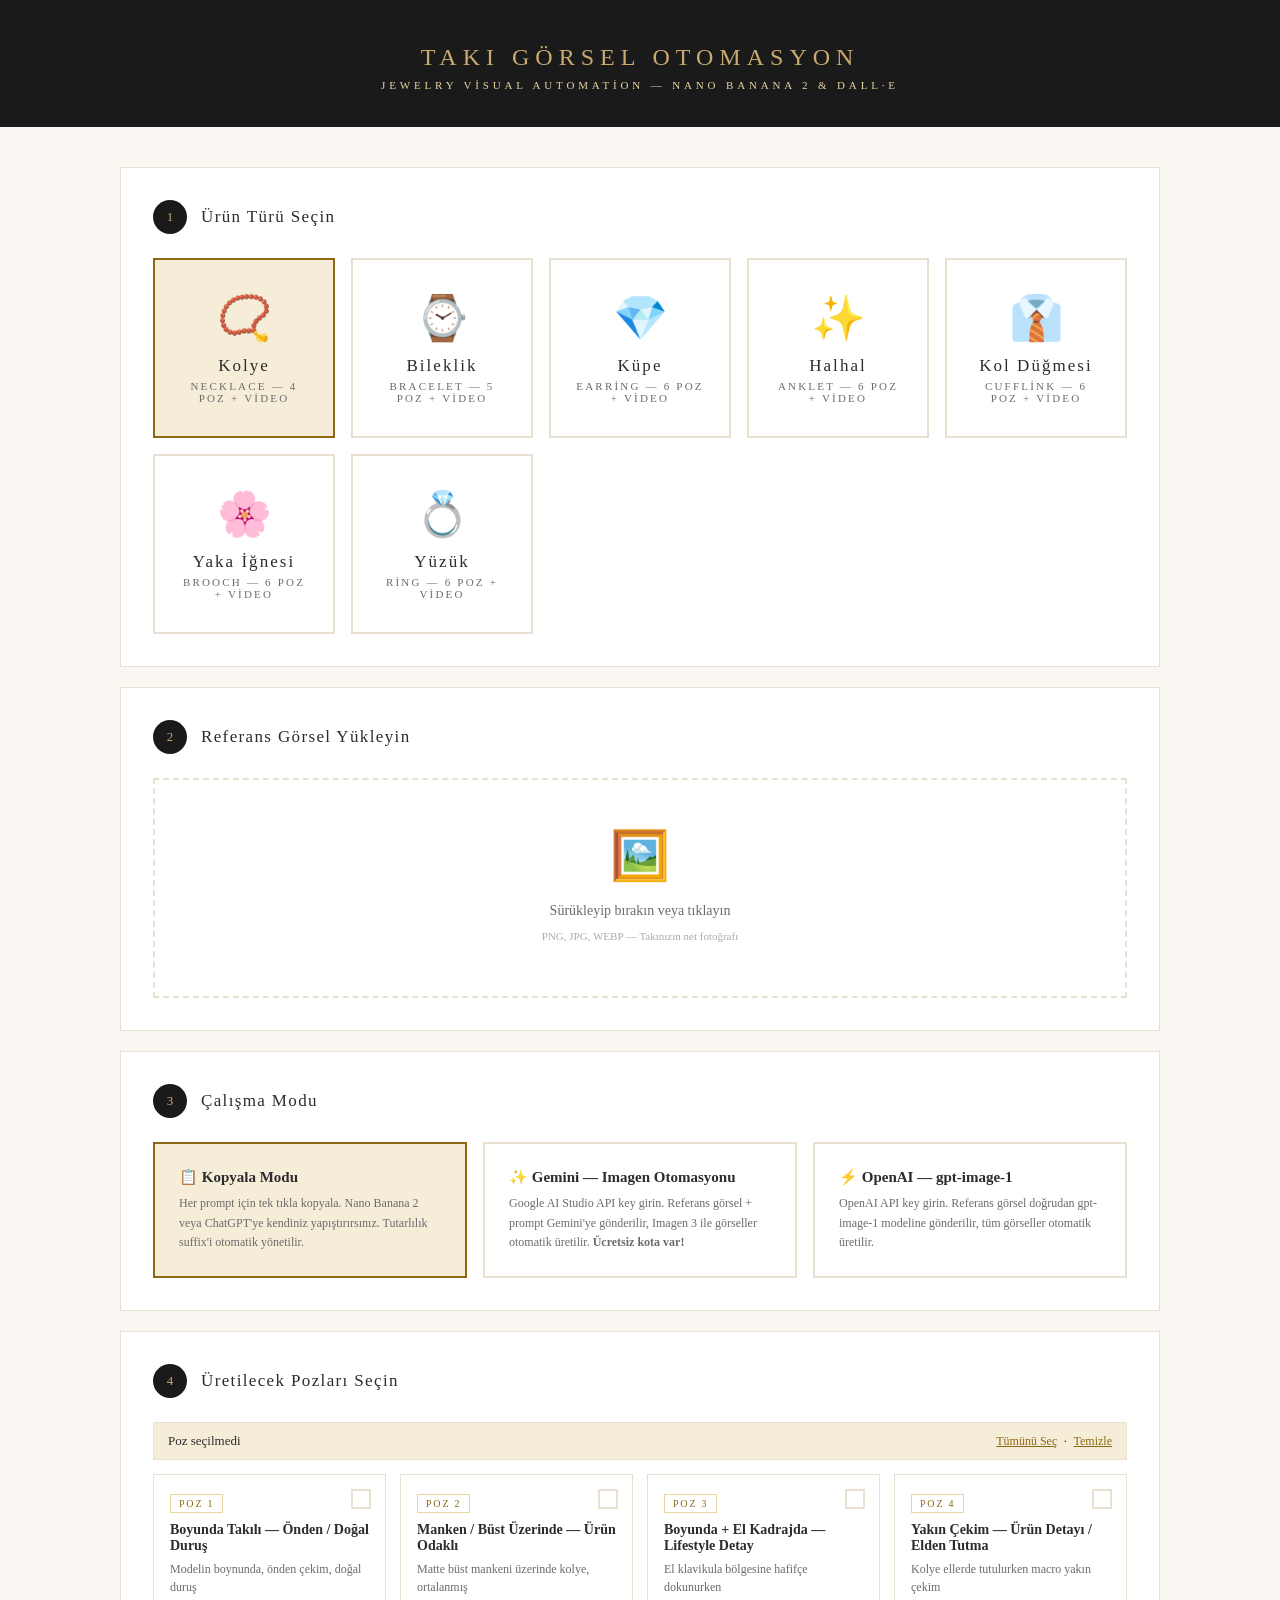
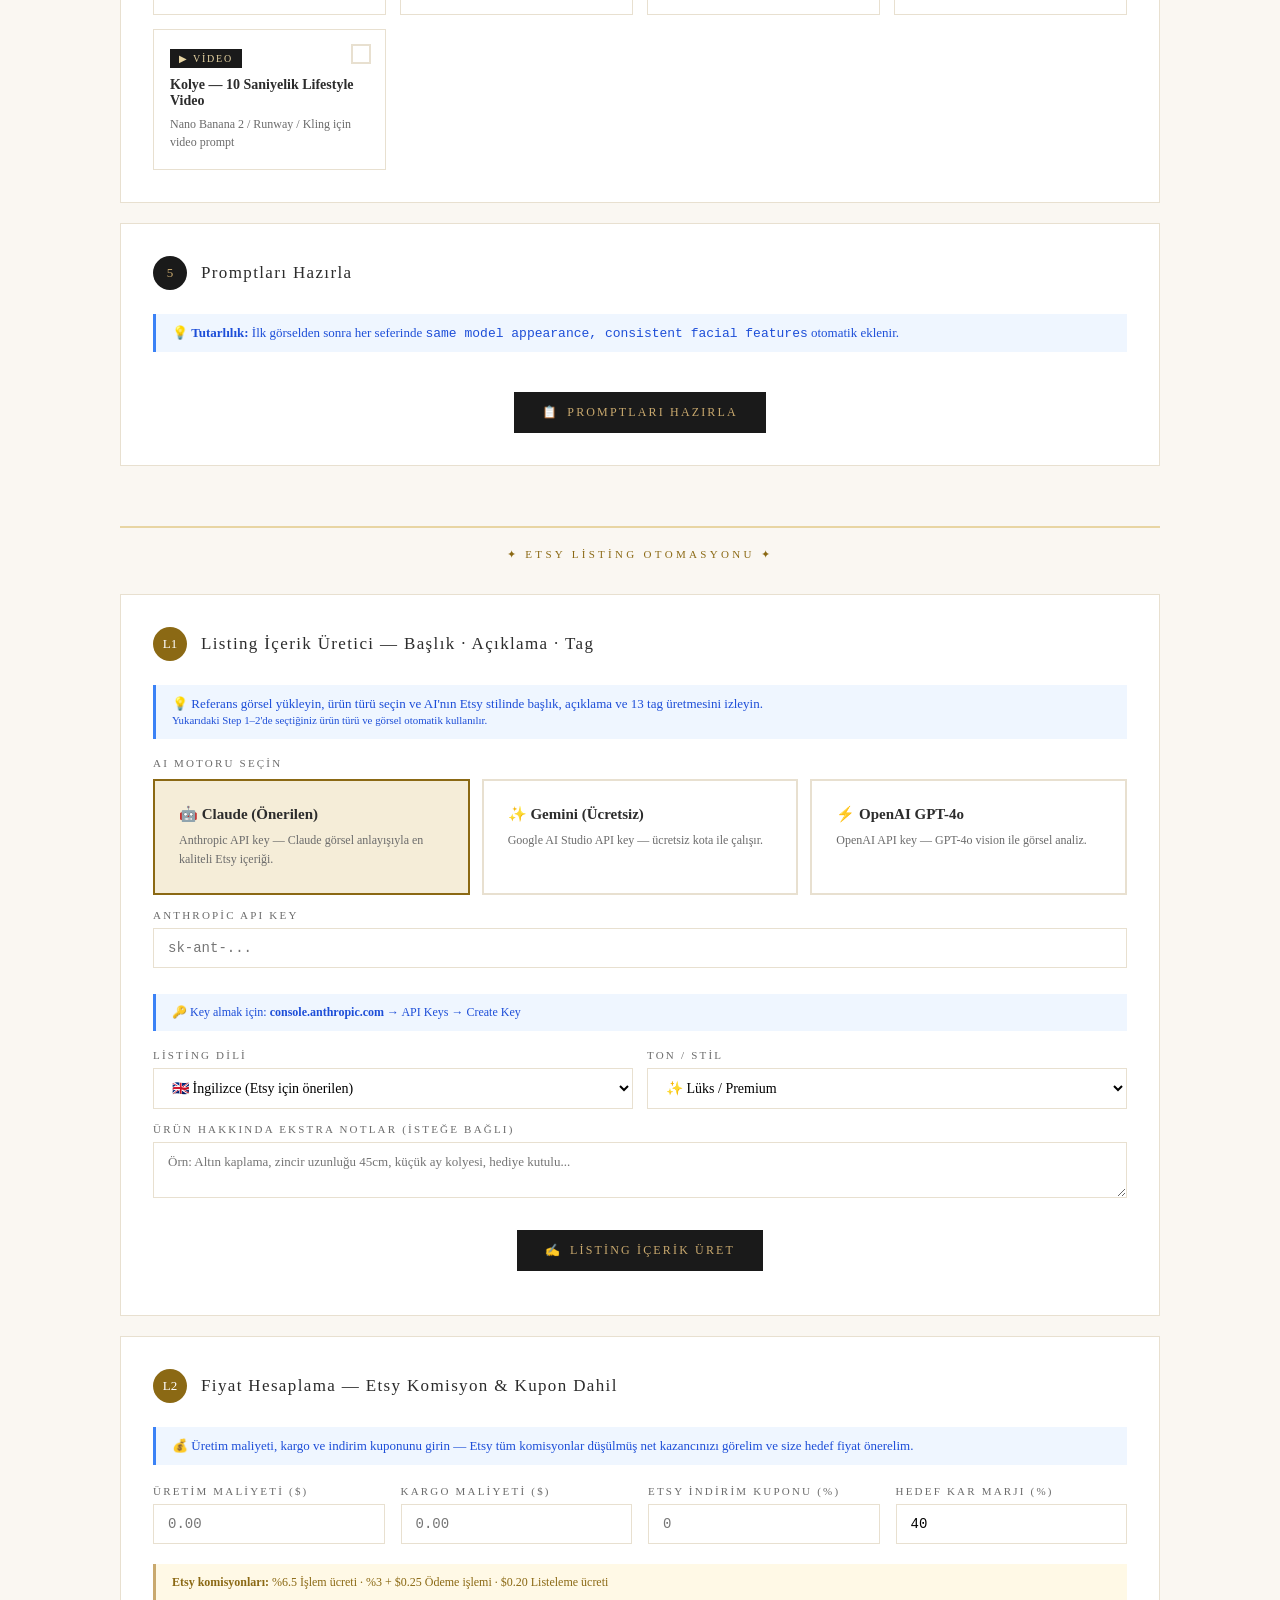
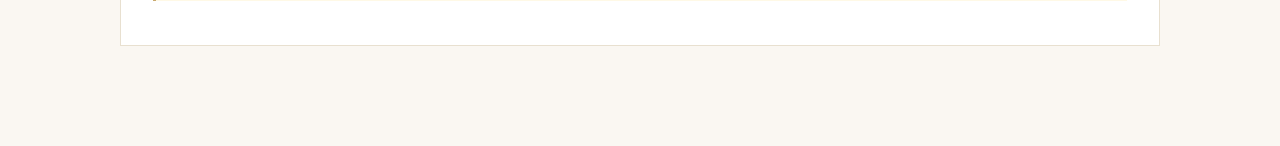
==== commit eb0bc222: "Fix API key persistence — robust localStorage with visual feedback - Save on input + change + blur e" ====
--- a/jewelry-automation/index.html
+++ b/jewelry-automation/index.html
@@ -307,6 +307,11 @@
     }
     @media (max-width: 420px) {
       .type-grid { grid-template-columns: 1fr 1fr; }
+    }
+    .key-saved {
+      font-size: 11px; color: #15803D; margin-top: 5px;
+      display: block; opacity: 0; transition: opacity .3s;
+      letter-spacing: .05em;
     }
     .hidden { display: none !important; }
     #results-section.visible { display: block; }
@@ -501,7 +506,8 @@
       <div style="height:18px;"></div>
       <div class="field">
         <label>Google AI Studio API Key</label>
-        <input type="password" id="gemini-key" placeholder="AIza..." autocomplete="off" />
+        <input type="password" id="gemini-key" placeholder="AIza..." autocomplete="off" oninput="saveKey('gemini',this.value)" onchange="saveKey('gemini',this.value)" onblur="saveKey('gemini',this.value)" />
+        <span class="key-saved">✓ Tarayıcıya kaydedildi</span>
       </div>
       <div class="banner banner-info" style="margin-top:12px;">
         🔑 Key almak için: <strong>aistudio.google.com</strong> → "Get API key" → ücretsiz.
@@ -514,7 +520,8 @@
       <div style="height:18px;"></div>
       <div class="field">
         <label>OpenAI API Key</label>
-        <input type="password" id="api-key" placeholder="sk-..." autocomplete="off" />
+        <input type="password" id="api-key" placeholder="sk-..." autocomplete="off" oninput="saveKey('openai',this.value)" onchange="saveKey('openai',this.value)" onblur="saveKey('openai',this.value)" />
+        <span class="key-saved">✓ Tarayıcıya kaydedildi</span>
       </div>
       <div class="banner banner-warn" style="margin-top:12px;">
         ⚠️ API key tarayıcıda tutulur, sunucuya gönderilmez. Gizli tutun.
@@ -610,7 +617,8 @@
 
       <div id="listing-claude-key-row" style="margin-top:14px;" class="field">
         <label>Anthropic API Key</label>
-        <input type="password" id="listing-claude-key" placeholder="sk-ant-..." autocomplete="off" />
+        <input type="password" id="listing-claude-key" placeholder="sk-ant-..." autocomplete="off" oninput="saveKey('claude',this.value)" onchange="saveKey('claude',this.value)" onblur="saveKey('claude',this.value)" />
+        <span class="key-saved">✓ Tarayıcıya kaydedildi</span>
         <div class="banner banner-info" style="margin-top:8px;font-size:12px;">
           🔑 Key almak için: <strong>console.anthropic.com</strong> → API Keys → Create Key
         </div>
@@ -618,12 +626,12 @@
       <div id="listing-gemini-key-row" style="margin-top:14px;" class="field hidden">
         <label>Google AI Studio API Key</label>
         <input type="password" id="listing-gemini-key" placeholder="AIza..." autocomplete="off"
-          oninput="syncKey('gemini')" />
+          oninput="saveKey('gemini',this.value);syncKey('gemini')" onchange="saveKey('gemini',this.value)" onblur="saveKey('gemini',this.value)" />
       </div>
       <div id="listing-openai-key-row" style="margin-top:14px;" class="field hidden">
         <label>OpenAI API Key</label>
         <input type="password" id="listing-openai-key" placeholder="sk-..." autocomplete="off"
-          oninput="syncKey('openai')" />
+          oninput="saveKey('openai',this.value);syncKey('openai')" onchange="saveKey('openai',this.value)" onblur="saveKey('openai',this.value)" />
       </div>
     </div>
 
@@ -3336,6 +3344,50 @@
 ───────────────────────────────────────── */
 renderPoses();
 updateActionUI();
+loadSavedKeys();
+
+/* ── Key kaydet / yükle (localStorage) ── */
+const KEY_MAP = {
+  gemini: ['gemini-key', 'listing-gemini-key'],
+  openai: ['api-key', 'listing-openai-key'],
+  claude: ['listing-claude-key']
+};
+
+function saveKey(provider, value) {
+  try {
+    if (value && value.length > 5) {
+      localStorage.setItem('etsy_key_' + provider, value);
+      showKeySaved(provider);
+    }
+  } catch(e) {}
+}
+
+function showKeySaved(provider) {
+  KEY_MAP[provider].forEach(id => {
+    const el = document.getElementById(id);
+    if (!el) return;
+    const indicator = el.parentElement.querySelector('.key-saved');
+    if (indicator) {
+      indicator.style.opacity = '1';
+      clearTimeout(indicator._t);
+      indicator._t = setTimeout(() => { indicator.style.opacity = '0'; }, 2000);
+    }
+  });
+}
+
+function loadSavedKeys() {
+  Object.entries(KEY_MAP).forEach(([provider, ids]) => {
+    try {
+      const saved = localStorage.getItem('etsy_key_' + provider);
+      if (saved) ids.forEach(id => {
+        const el = document.getElementById(id);
+        if (el && !el.value) el.value = saved;
+      });
+    } catch(e) {}
+  });
+}
+
+window.addEventListener('load', loadSavedKeys);
 
 /* ═══════════════════════════════════════════════════
    ETsY LİSTİNG OTOMASYONU
@@ -3426,40 +3478,178 @@
     halhal: 'anklet', koldugmesi: 'cufflink', yakaiğnesi: 'brooch', yuzuk: 'ring'
   };
   const toneGuides = {
-    luxury: 'Use premium, sophisticated, editorial language. Evoke exclusivity and craftsmanship.',
-    warm: 'Use warm, emotional, personal language. Make the reader feel connected and gifting-oriented.',
-    minimal: 'Use clean, concise, modern language. No fluff, just clarity and elegance.'
+    luxury: 'Editorial, premium, sophisticated. Evoke exclusivity, craftsmanship, timeless elegance.',
+    warm: 'Warm, emotional, personal. Make the reader feel deeply connected. Gift-oriented storytelling.',
+    minimal: 'Clean, concise, modern. No fluff. Let the product speak with quiet confidence.'
   };
   const langGuide = lang === 'tr'
-    ? 'Write EVERYTHING in Turkish (başlık, açıklama ve taglar).'
+    ? 'Write EVERYTHING in Turkish (başlık, açıklama ve taglar Türkçe olacak).'
     : 'Write EVERYTHING in English.';
 
-  const extraNotes = notes ? `\n\nSeller notes about this product: ${notes}` : '';
-
-  return `You are an expert Etsy SEO copywriter specializing in handmade jewelry listings.
-Analyze the uploaded reference jewelry image carefully and create a complete Etsy listing.
+  // Sanitize notes: remove backticks and ${ sequences that would break template literal
+  const safeNotes = notes
+    ? notes.replace(/`/g, "'").replace(/\$\{/g, '${').replace(/\\/g, '')
+    : '';
+
+  return `You are a professional Etsy SEO copywriter specialized in handmade gold-plated jewelry.
+Analyze the uploaded reference jewelry image carefully and generate a complete Etsy listing.
 
 JEWELRY TYPE: ${typeNames[type] || type}
 LANGUAGE: ${langGuide}
-TONE: ${toneGuides[tone]}${extraNotes}
-
-STYLE REFERENCE — Your listings must match this proven format:
-
-TITLE FORMAT (max 140 chars):
-"[Product Name] [Metal/Style] • [Feature 1] • [Feature 2] • [Gift Occasion]"
-Example: "Star Necklace Gold • Summer Dainty Star Pendant • Tiny Star Charm Necklace • Minimalist Celestial Jewelry • Birthday Gift for Her"
-
-DESCRIPTION FORMAT (use emojis and sections):
-- Opening line: ✨ [Product Name] | [key feature] | [occasion]
-- One emotional hook paragraph (2-3 sentences)
-- 💛 WHY YOU'LL LOVE IT section with 5-6 bullet points
-- 🎁 PERFECT FOR section with gift occasions
-- 📦 SHIPPING section (ships in 3-5 business days, gift wrapping included)
-
-TAGS: Exactly 13 tags, lowercase, underscores for spaces, max 20 chars each.
-Mix: product descriptors + gift keywords + style keywords + material + occasion.
-
-OUTPUT FORMAT (respond ONLY with valid JSON, no markdown fences):
+TONE: ${toneGuides[tone]}
+
+━━━━━━━━━━━━━━━━━━━━━━━━━━━━━━━━━━━━━━━━
+TITLE RULES (CRITICAL — follow exactly)
+━━━━━━━━━━━━━━━━━━━━━━━━━━━━━━━━━━━━━━━━
+• MAX 140 characters total — count every character including spaces and bullets
+• Structure: [Segment 1] • [Segment 2] • [Segment 3] • [Segment 4] • [Segment 5]
+• Each segment separated by " • " (space-bullet-space)
+• NO emojis in the title
+
+KEYWORD VOLUME STRATEGY — blend all three levels across the 5 segments:
+  HIGH volume (broad, very searched): e.g. "Gold Necklace", "Gift for Her", "Dainty Earrings"
+  MEDIUM volume (specific product type): e.g. "Star Charm Necklace", "Celestial Necklace"
+  LOW volume (long-tail, niche): e.g. "Tiny Star Pendant", "Summer Star Jewelry"
+
+SEGMENT FORMULA (study from real examples below):
+  Segment 1 = HIGH volume: [product type] + [material] — broadest keyword first
+  Segment 2 = MEDIUM: [season/style] + [descriptor] + [product]
+  Segment 3 = LOW: [specific adjective] + [design detail] + [product]
+  Segment 4 = MEDIUM: [style category] + [broader product type]
+  Segment 5 = GIFT: always end with an occasion-based gift keyword
+
+REAL TITLE EXAMPLES from this exact seller's listings (replicate this style):
+  "Star Necklace Gold • Summer Dainty Star Pendant • Tiny Star Charm Necklace • Minimalist Celestial Jewelry • Birthday Gift for Her"
+  "Birth Flower Necklace Gold • Summer Floral Coin Necklace • Engraved Flower Oval Pendant • Personalized Botanical Jewelry • Birthday Gift for Her"
+  "Fingerprint Necklace Gold Personalized • Custom Oval Fingerprint Pendant • Memorial Jewelry Gift for Her • Actual Fingerprint Keepsake"
+  "Dove Necklace Gold Women • Oval Medallion Bird Pendant • Peace Dove Charm Necklace • Spiritual Jewelry Gift Her • Summer Necklace Women Gold"
+  "Evil Eye Huggie Earrings Gold • Hoop Earrings • Dainty Evil Eye Drop Earrings • Blue Nazar Bead Huggie Gold • Protection Charm Earrings Women"
+  "Butterfly Huggie Earrings Gold • Cutout Butterfly Charm Hoop • Dainty Butterfly Drop Earrings • Summer Butterfly Jewelry Women • Nature Earrings"
+  "Emerald Marquise Huggie Earrings • Green Stone Drop Hoop Earrings • May Birthstone Earrings Women • Summer Green Jewelry Earrings"
+
+━━━━━━━━━━━━━━━━━━━━━━━━━━━━━━━━━━━━━━━━
+DESCRIPTION STRUCTURE (follow this exactly)
+━━━━━━━━━━━━━━━━━━━━━━━━━━━━━━━━━━━━━━━━
+LINE 1: ✨ [Product Name] | [Key Feature] | [Material] | [Gift Occasion]
+LINE 2: (blank)
+LINE 3: One precise sentence describing the physical product: design, material, chain type — "This [product] features a [design detail] — [adjective], [adjective], and [adjective]."
+LINE 4: (blank)
+LINE 5: Short poetic tagline. 1-2 punchy sentences. Ends with 1-2 relevant emojis.
+LINE 6: (blank)
+LINE 7-9: Story paragraph — 2-3 sentences of emotional connection, symbolism, lifestyle, wearability.
+LINE 10: (blank)
+LINE 11: 💛 WHY YOU'LL LOVE IT
+LINE 12: (blank)
+LINES 13-17: Exactly 5 bullet points. Format per line: "[Feature] — [Benefit]" (NO dash symbol or bullet at start, just the text)
+LINE 18: "Arrives beautifully gift-boxed and ready to give 🎀" (always this exact line last)
+LINE 19: (blank)
+LINE 20: (blank)
+LINE 21: 🎁 PERFECT FOR:
+LINE 22: [Occasion] • [Occasion] • [Occasion] • [Occasion] • [Occasion] • [Occasion] • Self-Gift
+LINE 23: (blank)
+LINE 24: 📦 SHIPPING
+LINE 25: Ships in 3–5 business days.
+LINE 26: Express shipping available. Gift wrapping included.
+
+REAL DESCRIPTION EXAMPLES (replicate this exact voice and structure):
+
+--- EXAMPLE 1: Star Necklace ---
+✨ Gold Star Necklace | Tiny Dainty Star Pendant | Summer Minimalist Celestial Jewelry | Birthday & Best Friend Gift for Her
+This gold star necklace features a tiny solid star charm on a chunky gold rope chain — minimal, magical, and made for every summer day and night.
+You've always been the star. Now wear one. ⭐✨
+Sometimes the smallest things carry the biggest meaning. This little gold star is the kind of necklace you put on and never want to take off — light enough to forget it's there, beautiful enough that everyone notices.
+💛 WHY YOU'LL LOVE IT
+Tiny solid gold star charm — minimal and iconic
+Chunky gold rope chain — on-trend summer look
+Perfect contrast — tiny pendant, bold chain
+Lightweight for beach, dinner, every summer moment
+Ideal layering piece — pairs with everything
+Arrives beautifully gift-boxed and ready to give 🎀
+🎁 PERFECT FOR:
+Birthdays • Summer Vacation • Best Friends • Sisters • Graduation • Teen Girls • Christmas • Self-Gift
+📦 SHIPPING
+Ships in 3–5 business days.
+Express shipping available. Gift wrapping included.
+
+--- EXAMPLE 2: Dove Necklace ---
+✨ Gold Dove Necklace | Oval Medallion Bird Pendant | 14K Gold Plated | Spiritual Peace Jewelry | Gift for Her
+This gold dove necklace features a delicate flying dove nestled inside a beaded oval medallion frame — crafted in 14K gold plated brass — spiritual, feminine, and timelessly elegant.
+Set free. Wear peace. 🕊️💛
+This is not just a necklace — it's a symbol. The dove has carried meaning across centuries — peace, hope, new beginnings, divine love. Worn close to your heart, it's a quiet reminder that you are protected, guided, and free.
+💛 WHY YOU'LL LOVE IT
+Delicate flying dove inside beaded oval frame — deeply symbolic
+Vintage medallion silhouette — timeless and on-trend
+14K gold plated brass — warm, radiant, tarnish-resistant
+Dainty cable chain — lightweight for all-day wear
+Meaningful symbolism — peace, hope, new beginnings
+Arrives beautifully gift-boxed and ready to give 🎀
+🎁 PERFECT FOR:
+Baptism • Confirmation • Graduation • Sympathy Gift • Memorial • Birthday • Easter • Self-Gift
+📦 SHIPPING
+Ships in 3–5 business days.
+Express shipping available. Gift wrapping included.
+
+--- EXAMPLE 3: Butterfly Huggie Earrings ---
+✨ Butterfly Huggie Earrings Gold | Cutout Butterfly Charm | 14K Gold Plated Brass | Dainty Drop Hoop Earrings | Summer Nature Jewelry for Her
+This butterfly huggie earring features an open cutout butterfly charm with detailed wing silhouette, dangling from a polished gold huggie hoop — crafted in 14K gold plated brass. Lightweight. Sculptural. Effortlessly summer.
+She transformed. Now she wears it. 🦋✨
+The cutout butterfly wing design catches light differently than a solid charm — shadows play through the open spaces, giving it a dimensional, almost architectural quality. It moves with you. It swings when you walk. It catches eyes without trying.
+💛 WHY YOU'LL LOVE IT
+Open cutout butterfly wings — dimensional and eye-catching
+Sculptural gold silhouette — elegant without extra stones
+Polished gold huggie hoop — snug, comfortable all-day fit
+Lightweight cutout design — moves beautifully with every step
+14K gold plated brass — warm, radiant, tarnish-resistant
+Arrives beautifully gift-boxed and ready to give 🎀
+🎁 PERFECT FOR:
+Butterfly Lover • Summer Birthday • Nature Lover • Transformation Gift • Best Friend • Graduation • Self-Gift
+📦 SHIPPING
+Ships in 3–5 business days.
+Express shipping available. Gift wrapping included.
+
+━━━━━━━━━━━━━━━━━━━━━━━━━━━━━━━━━━━━━━━━
+TAG RULES (CRITICAL — zero tolerance)
+━━━━━━━━━━━━━━━━━━━━━━━━━━━━━━━━━━━━━━━━
+• EXACTLY 13 tags — not 12, not 14
+• ALL lowercase, no capital letters
+• Underscores only between words (no hyphens, no spaces)
+• EACH tag MUST be 20 characters or fewer — count every character including underscores
+• If a tag would exceed 20 chars, shorten or split it
+
+VOLUME MIX (use exactly this blend):
+  2 HIGH volume broad tags: e.g. "necklace_gold" (13), "gift_for_her" (12)
+  4 MEDIUM volume product tags: e.g. "dainty_star_necklace" (20 ✓)
+  3 LOW volume long-tail tags: e.g. "tiny_star_charm" (15), "layering_star" (13)
+  2 FOREIGN LANGUAGE tags (1 French + 1 German): translate the product name
+  2 OCCASION/USE-CASE tags: e.g. "birthday_gift_her" (17), "summer_necklace" (15)
+
+CHARACTER COUNT EXAMPLES (learn from these):
+  "star_necklace_gold" = 18 ✓
+  "dainty_star_necklace" = 20 ✓ (maximum allowed)
+  "celestial_necklace" = 18 ✓
+  "minimalist_necklace" = 19 ✓
+  "tiny_star_charm" = 15 ✓
+  "summer_star_jewelry" = 19 ✓
+  "collier_etoile_or" = 17 ✓ (French — no accent marks in tags)
+  "stern_halskette" = 15 ✓ (German)
+  "layering_star" = 13 ✓
+  "birthday_gift_her" = 17 ✓
+
+NEVER output a tag longer than 20 characters. Always verify by counting.
+
+${safeNotes ? `━━━━━━━━━━━━━━━━━━━━━━━━━━━━━━━━━━━━━━━━
+SELLER NOTES — USE THESE IN THE DESCRIPTION
+━━━━━━━━━━━━━━━━━━━━━━━━━━━━━━━━━━━━━━━━
+The seller has provided specific product details below.
+Incorporate these naturally into the description (material, dimensions, special features, personalization options, etc.).
+Do NOT ignore these notes — they are critical product information.
+
+${safeNotes}
+
+` : ''}━━━━━━━━━━━━━━━━━━━━━━━━━━━━━━━━━━━━━━━━
+OUTPUT FORMAT
+━━━━━━━━━━━━━━━━━━━━━━━━━━━━━━━━━━━━━━━━
+Respond with ONLY valid JSON. No markdown, no explanation, no text outside the JSON.
 {
   "title": "...",
   "description": "...",
@@ -3549,13 +3739,18 @@
 
 function parseListingJSON(text) {
   try {
-    // remove potential markdown fences
     const clean = text.replace(/```json\n?/gi,'').replace(/```\n?/g,'').trim();
     const obj = JSON.parse(clean);
     if (!obj.title || !obj.description || !Array.isArray(obj.tags)) throw new Error('Eksik alanlar');
+    // Enforce: max 20 chars per tag, lowercase, underscores, max 13 tags
+    obj.tags = obj.tags.slice(0, 13).map(t =>
+      t.toLowerCase().replace(/\s+/g, '_').replace(/[^a-z0-9_]/g, '').slice(0, 20)
+    );
+    // Enforce title max 140
+    if (obj.title.length > 140) obj.title = obj.title.slice(0, 140).replace(/\s+\S*$/, '');
     return obj;
   } catch {
-    throw new Error('AI geçerli JSON döndürmedi. Tekrar deneyin.');
+    throw new Error('AI gecerli JSON dondürmedi. Tekrar deneyin.');
   }
 }
 
